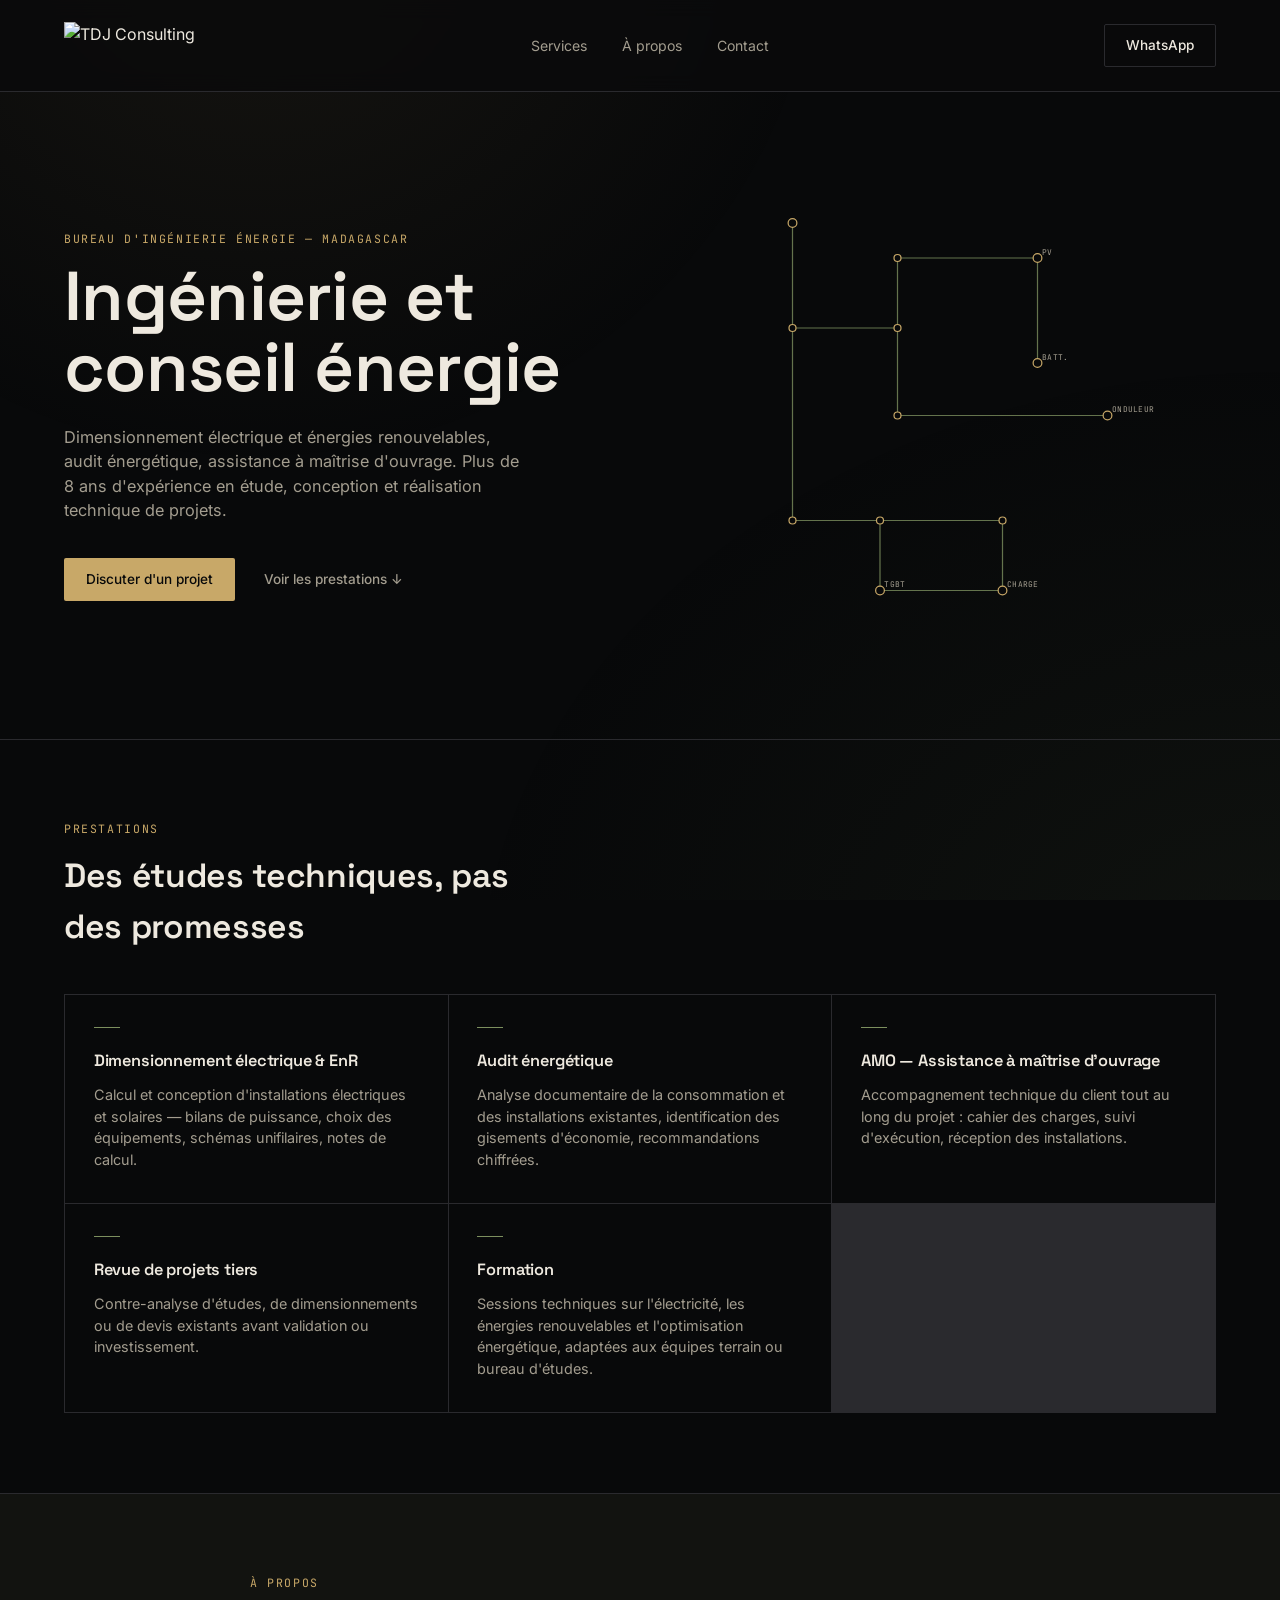
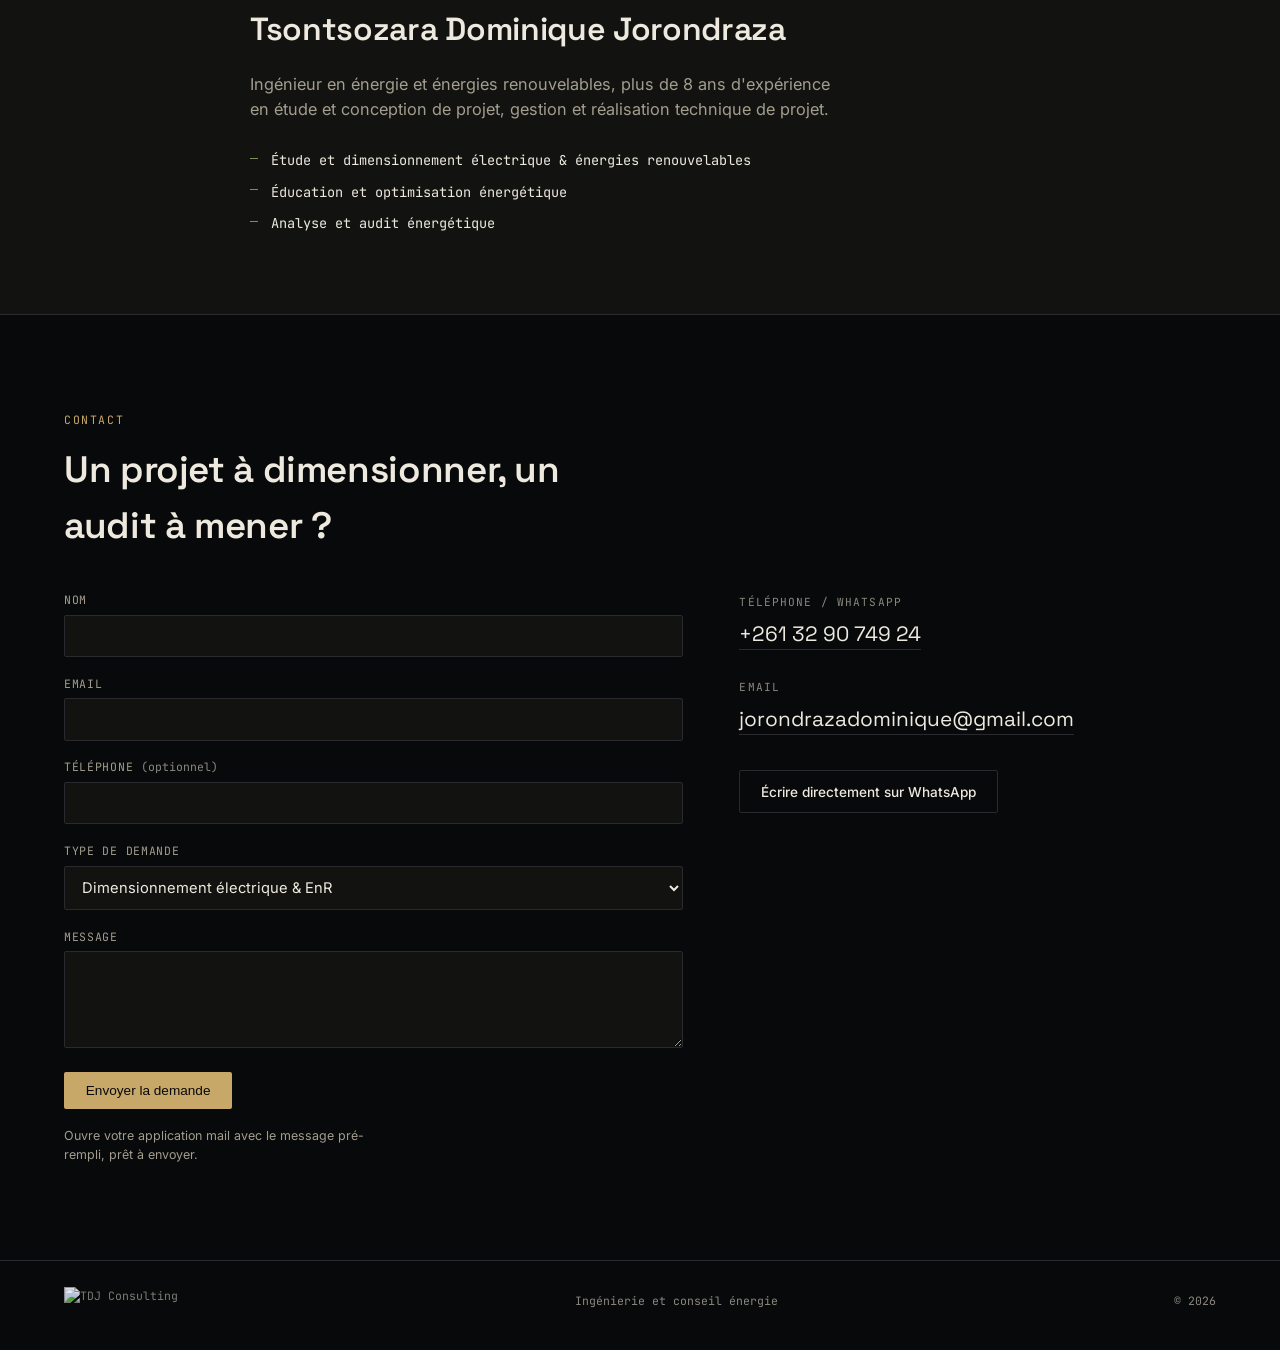
==== index.html @ 64972bfc "Add files via upload" ====
<!DOCTYPE html>
<html lang="fr">
<head>
<meta charset="UTF-8">
<meta name="viewport" content="width=device-width, initial-scale=1.0">
<title>TDJ Consulting — Ingénierie et conseil énergie</title>
<meta name="description" content="TDJ Consulting — dimensionnement électrique et énergies renouvelables, audit énergétique, AMO, revue de projets et formation. Madagascar.">
<meta property="og:title" content="TDJ Consulting — Ingénierie et conseil énergie">
<meta property="og:description" content="Dimensionnement électrique & EnR, audit énergétique, AMO, revue de projets, formation.">
<meta property="og:type" content="website">
<link rel="preconnect" href="https://fonts.googleapis.com">
<link rel="preconnect" href="https://fonts.gstatic.com" crossorigin>
<link href="https://fonts.googleapis.com/css2?family=Space+Grotesk:wght@400;500;600;700&family=Inter:wght@400;500;600&family=JetBrains+Mono:wght@400;500&display=swap" rel="stylesheet">
<link rel="stylesheet" href="styles.css">
<link rel="icon" type="image/png" href="assets/favicon.png">
</head>
<body>

<div class="grid-noise" aria-hidden="true"></div>

<header class="site-header">
  <a href="#top" class="brand">
    <img src="assets/logo.png" alt="TDJ Consulting" class="brand-logo">
  </a>
  <nav class="main-nav" aria-label="Navigation principale">
    <a href="#services">Services</a>
    <a href="#apropos">À propos</a>
    <a href="#contact">Contact</a>
  </nav>
  <a class="btn btn-ghost header-cta" href="https://wa.me/261329074924" target="_blank" rel="noopener">WhatsApp</a>
</header>

<main id="top">

  <section class="hero">
    <div class="hero-copy">
      <p class="eyebrow">Bureau d'ingénierie énergie — Madagascar</p>
      <h1>Ingénierie et<br>conseil énergie</h1>
      <p class="hero-lede">Dimensionnement électrique et énergies renouvelables, audit énergétique, assistance à maîtrise d'ouvrage. Plus de 8 ans d'expérience en étude, conception et réalisation technique de projets.</p>
      <div class="hero-actions">
        <a class="btn btn-primary" href="https://wa.me/261329074924" target="_blank" rel="noopener">Discuter d'un projet</a>
        <a class="btn btn-text" href="#services">Voir les prestations ↓</a>
      </div>
    </div>
    <div class="hero-diagram" aria-hidden="true">
      <svg viewBox="0 0 480 520" fill="none" xmlns="http://www.w3.org/2000/svg" id="schematic">
        <g class="sch-lines">
          <path d="M60 40 L60 160 L180 160" />
          <path d="M180 160 L180 80 L340 80" />
          <path d="M180 160 L180 260 L420 260" />
          <path d="M60 160 L60 380 L160 380" />
          <path d="M160 380 L160 460 L300 460" />
          <path d="M160 380 L300 380" />
          <path d="M300 380 L300 460" />
          <path d="M340 80 L340 200" />
        </g>
        <g class="sch-nodes">
          <circle cx="60" cy="40" r="5"/>
          <circle cx="60" cy="160" r="4"/>
          <circle cx="180" cy="160" r="4"/>
          <circle cx="180" cy="80" r="4"/>
          <circle cx="340" cy="80" r="5"/>
          <circle cx="180" cy="260" r="4"/>
          <circle cx="420" cy="260" r="5"/>
          <circle cx="60" cy="380" r="4"/>
          <circle cx="160" cy="380" r="4"/>
          <circle cx="300" cy="380" r="4"/>
          <circle cx="160" cy="460" r="5"/>
          <circle cx="300" cy="460" r="5"/>
          <circle cx="340" cy="200" r="5"/>
        </g>
        <g class="sch-labels">
          <text x="345" y="76">PV</text>
          <text x="425" y="256">ONDULEUR</text>
          <text x="165" y="456">TGBT</text>
          <text x="305" y="456">CHARGE</text>
          <text x="345" y="196">BATT.</text>
        </g>
      </svg>
    </div>
  </section>

  <section id="services" class="services">
    <p class="section-eyebrow">Prestations</p>
    <h2>Des études techniques, pas des promesses</h2>
    <div class="service-grid">

      <article class="service-card">
        <span class="service-mark" aria-hidden="true"></span>
        <h3>Dimensionnement électrique &amp; EnR</h3>
        <p>Calcul et conception d'installations électriques et solaires — bilans de puissance, choix des équipements, schémas unifilaires, notes de calcul.</p>
      </article>

      <article class="service-card">
        <span class="service-mark" aria-hidden="true"></span>
        <h3>Audit énergétique</h3>
        <p>Analyse documentaire de la consommation et des installations existantes, identification des gisements d'économie, recommandations chiffrées.</p>
      </article>

      <article class="service-card">
        <span class="service-mark" aria-hidden="true"></span>
        <h3>AMO — Assistance à maîtrise d'ouvrage</h3>
        <p>Accompagnement technique du client tout au long du projet : cahier des charges, suivi d'exécution, réception des installations.</p>
      </article>

      <article class="service-card">
        <span class="service-mark" aria-hidden="true"></span>
        <h3>Revue de projets tiers</h3>
        <p>Contre-analyse d'études, de dimensionnements ou de devis existants avant validation ou investissement.</p>
      </article>

      <article class="service-card">
        <span class="service-mark" aria-hidden="true"></span>
        <h3>Formation</h3>
        <p>Sessions techniques sur l'électricité, les énergies renouvelables et l'optimisation énergétique, adaptées aux équipes terrain ou bureau d'études.</p>
      </article>

    </div>
  </section>

  <section id="apropos" class="apropos">
    <div class="apropos-inner">
      <p class="section-eyebrow">À propos</p>
      <h2>Tsontsozara Dominique Jorondraza</h2>
      <p class="apropos-lede">Ingénieur en énergie et énergies renouvelables, plus de 8 ans d'expérience en étude et conception de projet, gestion et réalisation technique de projet.</p>
      <ul class="skills-list">
        <li>Étude et dimensionnement électrique &amp; énergies renouvelables</li>
        <li>Éducation et optimisation énergétique</li>
        <li>Analyse et audit énergétique</li>
      </ul>
    </div>
  </section>

  <section id="contact" class="contact">
    <p class="section-eyebrow">Contact</p>
    <h2>Un projet à dimensionner, un audit à mener ?</h2>

    <div class="contact-layout">

      <form class="contact-form" id="contact-form" novalidate>
        <div class="form-row">
          <label for="f-name">Nom</label>
          <input type="text" id="f-name" name="name" required>
        </div>
        <div class="form-row">
          <label for="f-email">Email</label>
          <input type="email" id="f-email" name="email" required>
        </div>
        <div class="form-row">
          <label for="f-phone">Téléphone <span class="opt">(optionnel)</span></label>
          <input type="tel" id="f-phone" name="phone">
        </div>
        <div class="form-row">
          <label for="f-subject">Type de demande</label>
          <select id="f-subject" name="subject">
            <option>Dimensionnement électrique &amp; EnR</option>
            <option>Audit énergétique</option>
            <option>AMO — Assistance à maîtrise d'ouvrage</option>
            <option>Revue de projet tiers</option>
            <option>Formation</option>
            <option>Autre demande</option>
          </select>
        </div>
        <div class="form-row">
          <label for="f-message">Message</label>
          <textarea id="f-message" name="message" rows="4" required></textarea>
        </div>
        <button type="submit" class="btn btn-primary">Envoyer la demande</button>
        <p class="form-note" id="form-note">Ouvre votre application mail avec le message pré-rempli, prêt à envoyer.</p>
      </form>

      <div class="contact-side">
        <div class="contact-block">
          <span class="contact-label">Téléphone / WhatsApp</span>
          <a href="https://wa.me/261329074924" target="_blank" rel="noopener">+261 32 90 749 24</a>
        </div>
        <div class="contact-block">
          <span class="contact-label">Email</span>
          <a href="mailto:jorondrazadominique@gmail.com">jorondrazadominique@gmail.com</a>
        </div>
        <a class="btn btn-ghost contact-cta" href="https://wa.me/261329074924" target="_blank" rel="noopener">Écrire directement sur WhatsApp</a>
      </div>

    </div>
  </section>

</main>

<footer class="site-footer">
  <img src="assets/logo.png" alt="TDJ Consulting" class="footer-logo">
  <span class="footer-tagline">Ingénierie et conseil énergie</span>
  <span class="footer-year">© <span id="year"></span></span>
</footer>

<script src="script.js"></script>
</body>
</html>
---- styles.css ----
/* ============================================
   TDJ Consulting — tokens
   ============================================ */
:root{
  --black-0: #08090a;
  --black-1: #121310;
  --black-2: #1b1b1e;
  --line: #2a2a2e;
  --gold: #c8a868;
  --gold-bright: #e8d39a;
  --green: #57693f;
  --green-light: #7c8f5e;
  --green-dark: #37432a;
  --paper: #eee9df;
  --paper-dim: #a39d8f;
  --mono: #8b877f;

  --f-display: 'Space Grotesk', sans-serif;
  --f-body: 'Inter', sans-serif;
  --f-mono: 'JetBrains Mono', monospace;
}

*{ box-sizing: border-box; }
html{ scroll-behavior: smooth; }

body{
  margin: 0;
  background: var(--black-0);
  color: var(--paper);
  font-family: var(--f-body);
  line-height: 1.5;
  -webkit-font-smoothing: antialiased;
}

a{ color: inherit; text-decoration: none; }

h1, h2, h3{
  font-family: var(--f-display);
  font-weight: 600;
  margin: 0;
  letter-spacing: -0.01em;
}

/* subtle grain / vignette so the black isn't flat */
.grid-noise{
  position: fixed;
  inset: 0;
  pointer-events: none;
  z-index: 0;
  background:
    radial-gradient(ellipse at 20% -10%, rgba(200,168,104,0.08), transparent 40%),
    radial-gradient(ellipse at 100% 110%, rgba(87,105,63,0.10), transparent 45%);
}

.section-eyebrow, .eyebrow{
  font-family: var(--f-mono);
  font-size: 0.72rem;
  letter-spacing: 0.14em;
  text-transform: uppercase;
  color: var(--gold);
  margin: 0 0 0.9rem;
}

/* ============================================
   Header
   ============================================ */
.site-header{
  position: sticky;
  top: 0;
  z-index: 10;
  display: flex;
  align-items: center;
  justify-content: space-between;
  padding: 1.4rem clamp(1.5rem, 5vw, 4rem);
  background: rgba(10,10,11,0.82);
  backdrop-filter: blur(10px);
  border-bottom: 1px solid var(--line);
}

.brand{
  display: flex;
  align-items: center;
}
.brand-logo{
  height: 46px;
  width: auto;
  display: block;
}

.main-nav{
  display: flex;
  gap: 2.2rem;
}
.main-nav a{
  font-size: 0.88rem;
  color: var(--paper-dim);
  transition: color 0.2s ease;
}
.main-nav a:hover{ color: var(--paper); }

.btn{
  display: inline-flex;
  align-items: center;
  justify-content: center;
  padding: 0.65rem 1.3rem;
  border-radius: 2px;
  font-size: 0.85rem;
  font-weight: 500;
  border: 1px solid transparent;
  transition: all 0.2s ease;
  cursor: pointer;
  white-space: normal;
  text-align: center;
}
.btn-primary{
  background: var(--gold);
  color: var(--black-0);
}
.btn-primary:hover{ background: var(--gold-bright); }
.btn-ghost{
  border-color: var(--line);
  color: var(--paper);
}
.btn-ghost:hover{ border-color: var(--gold); color: var(--gold); }
.btn-text{
  color: var(--paper-dim);
  padding: 0.65rem 0.4rem;
}
.btn-text:hover{ color: var(--gold); }

.header-cta{ white-space: nowrap; }

/* ============================================
   Hero
   ============================================ */
.hero{
  position: relative;
  z-index: 1;
  display: grid;
  grid-template-columns: 1.05fr 0.95fr;
  align-items: center;
  gap: 2rem;
  padding: clamp(3rem, 8vw, 6rem) clamp(1.5rem, 5vw, 4rem);
  max-width: 1320px;
  margin: 0 auto;
}

.hero h1{
  font-size: clamp(2.6rem, 5.4vw, 4.4rem);
  line-height: 1.02;
}

.hero-lede{
  max-width: 46ch;
  color: var(--paper-dim);
  font-size: 1.02rem;
  margin: 1.4rem 0 2.2rem;
}

.hero-actions{
  display: flex;
  align-items: center;
  gap: 1.4rem;
  flex-wrap: wrap;
}

.hero-diagram{
  display: flex;
  justify-content: center;
}
.hero-diagram svg{ width: 100%; max-width: 420px; height: auto; }

.sch-lines path{
  fill: none;
  stroke: var(--green-light);
  stroke-width: 1.4;
  opacity: 0.8;
  stroke-dasharray: 900;
  stroke-dashoffset: 900;
  animation: draw 2.6s ease forwards;
}
.sch-lines path:nth-child(2){ animation-delay: 0.15s; }
.sch-lines path:nth-child(3){ animation-delay: 0.3s; }
.sch-lines path:nth-child(4){ animation-delay: 0.45s; }
.sch-lines path:nth-child(5){ animation-delay: 0.6s; }
.sch-lines path:nth-child(6){ animation-delay: 0.7s; }
.sch-lines path:nth-child(7){ animation-delay: 0.8s; }
.sch-lines path:nth-child(8){ animation-delay: 0.5s; }

@keyframes draw{ to{ stroke-dashoffset: 0; } }

.sch-nodes circle{
  fill: var(--black-0);
  stroke: var(--gold);
  stroke-width: 1.4;
}
.sch-labels text{
  font-family: var(--f-mono);
  font-size: 9px;
  fill: var(--paper-dim);
  letter-spacing: 0.04em;
}

@media (prefers-reduced-motion: reduce){
  .sch-lines path{ animation: none; stroke-dashoffset: 0; }
}

/* ============================================
   Services
   ============================================ */
.services{
  position: relative;
  z-index: 1;
  padding: clamp(3rem, 8vw, 5rem) clamp(1.5rem, 5vw, 4rem);
  max-width: 1320px;
  margin: 0 auto;
  border-top: 1px solid var(--line);
}
.services h2{
  font-size: clamp(1.6rem, 3vw, 2.1rem);
  max-width: 22ch;
  margin-bottom: 2.6rem;
}

.service-grid{
  display: grid;
  grid-template-columns: repeat(3, 1fr);
  gap: 1px;
  background: var(--line);
  border: 1px solid var(--line);
}
.service-card{
  background: var(--black-0);
  padding: 2rem 1.8rem;
}
.service-mark{
  display: block;
  width: 26px;
  height: 1px;
  background: var(--green-light);
  margin-bottom: 1.3rem;
}
.service-card h3{
  font-size: 1.02rem;
  margin-bottom: 0.7rem;
}
.service-card p{
  color: var(--paper-dim);
  font-size: 0.9rem;
  margin: 0;
}

/* ============================================
   À propos
   ============================================ */
.apropos{
  position: relative;
  z-index: 1;
  padding: clamp(3rem, 8vw, 5rem) clamp(1.5rem, 5vw, 4rem);
  border-top: 1px solid var(--line);
  background: var(--black-1);
}
.apropos-inner{ max-width: 780px; margin: 0 auto; }
.apropos h2{ font-size: clamp(1.5rem, 3vw, 2rem); margin-bottom: 1.2rem; }
.apropos-lede{
  color: var(--paper-dim);
  font-size: 1.02rem;
  max-width: 60ch;
}
.skills-list{
  list-style: none;
  margin: 1.8rem 0 0;
  padding: 0;
  display: flex;
  flex-direction: column;
  gap: 0.7rem;
}
.skills-list li{
  font-family: var(--f-mono);
  font-size: 0.85rem;
  color: var(--paper);
  padding-left: 1.3rem;
  position: relative;
}
.skills-list li::before{
  content: '';
  position: absolute;
  left: 0;
  top: 0.55em;
  width: 8px;
  height: 1px;
  background: var(--green-light);
}

/* ============================================
   Contact
   ============================================ */
.contact{
  position: relative;
  z-index: 1;
  padding: clamp(3rem, 8vw, 6rem) clamp(1.5rem, 5vw, 4rem);
  border-top: 1px solid var(--line);
  max-width: 1320px;
  margin: 0 auto;
  text-align: left;
}
.contact h2{
  font-size: clamp(1.6rem, 3.4vw, 2.3rem);
  max-width: 24ch;
  margin-bottom: 2.4rem;
}
.contact-layout{
  display: grid;
  grid-template-columns: 1.3fr 1fr;
  gap: 3.5rem;
}
.contact-layout > *{ min-width: 0; }

.contact-form{
  display: flex;
  flex-direction: column;
  gap: 1.1rem;
}
.form-row{
  display: flex;
  flex-direction: column;
  gap: 0.4rem;
}
.form-row label{
  font-family: var(--f-mono);
  font-size: 0.72rem;
  letter-spacing: 0.06em;
  text-transform: uppercase;
  color: var(--paper-dim);
}
.form-row label .opt{
  text-transform: none;
  letter-spacing: 0;
  color: var(--mono);
}
.form-row input,
.form-row select,
.form-row textarea{
  background: var(--black-1);
  border: 1px solid var(--line);
  border-radius: 2px;
  padding: 0.7rem 0.8rem;
  color: var(--paper);
  font-family: var(--f-body);
  font-size: 0.92rem;
  outline: none;
  transition: border-color 0.2s ease;
}
.form-row input:focus,
.form-row select:focus,
.form-row textarea:focus{
  border-color: var(--gold);
}
.form-row textarea{ resize: vertical; }

.contact-form .btn{
  align-self: flex-start;
  margin-top: 0.4rem;
}
.form-note{
  font-size: 0.78rem;
  color: var(--paper-dim);
  margin: 0;
  max-width: 42ch;
}

.contact-side{
  display: flex;
  flex-direction: column;
  gap: 1.8rem;
  padding-top: 0.2rem;
}
.contact-side .contact-cta{ align-self: flex-start; margin-top: 0.4rem; max-width: 100%; }
.contact-label{
  display: block;
  font-family: var(--f-mono);
  font-size: 0.7rem;
  letter-spacing: 0.1em;
  text-transform: uppercase;
  color: var(--mono);
  margin-bottom: 0.5rem;
}
.contact-block a{
  font-family: var(--f-display);
  font-size: 1.3rem;
  border-bottom: 1px solid var(--line);
  padding-bottom: 2px;
  transition: border-color 0.2s ease, color 0.2s ease;
  word-break: break-word;
}
.contact-block a:hover{
  color: var(--gold);
  border-color: var(--gold);
}

/* ============================================
   Footer
   ============================================ */
.site-footer{
  position: relative;
  z-index: 1;
  display: flex;
  align-items: center;
  justify-content: space-between;
  flex-wrap: wrap;
  gap: 0.8rem;
  padding: 1.6rem clamp(1.5rem, 5vw, 4rem) 2.2rem;
  border-top: 1px solid var(--line);
  font-family: var(--f-mono);
  font-size: 0.72rem;
  color: var(--mono);
}
.footer-logo{
  height: 28px;
  width: auto;
  opacity: 0.9;
}

/* ============================================
   Responsive
   ============================================ */
@media (max-width: 900px){
  .main-nav{ display: none; }
  .hero{ grid-template-columns: 1fr; }
  .hero-diagram{ order: -1; }
  .service-grid{ grid-template-columns: 1fr; }
  .contact-layout{ grid-template-columns: 1fr; gap: 2.4rem; }
  .btn{ white-space: normal; text-align: center; }
  .contact-side .contact-cta{ max-width: 100%; }
  .contact-block a{ font-size: 1.05rem; word-break: break-all; }
}
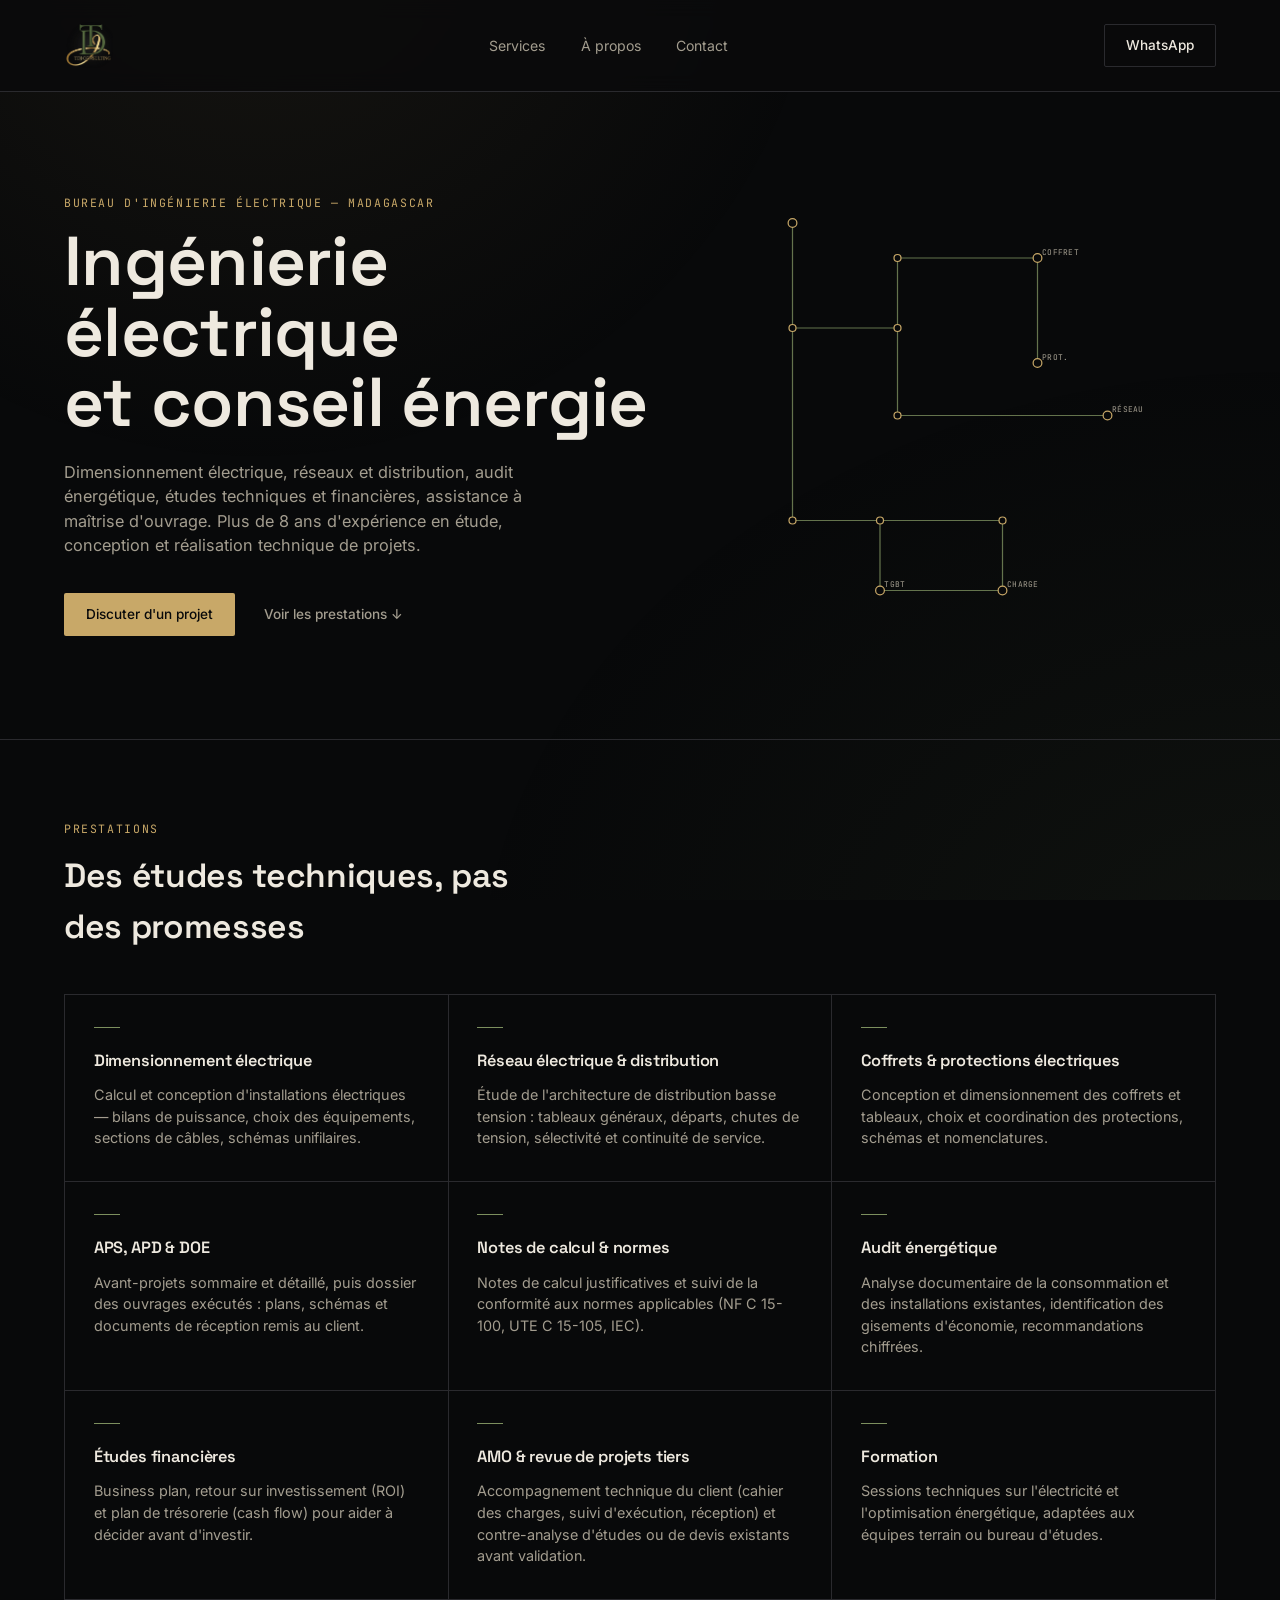
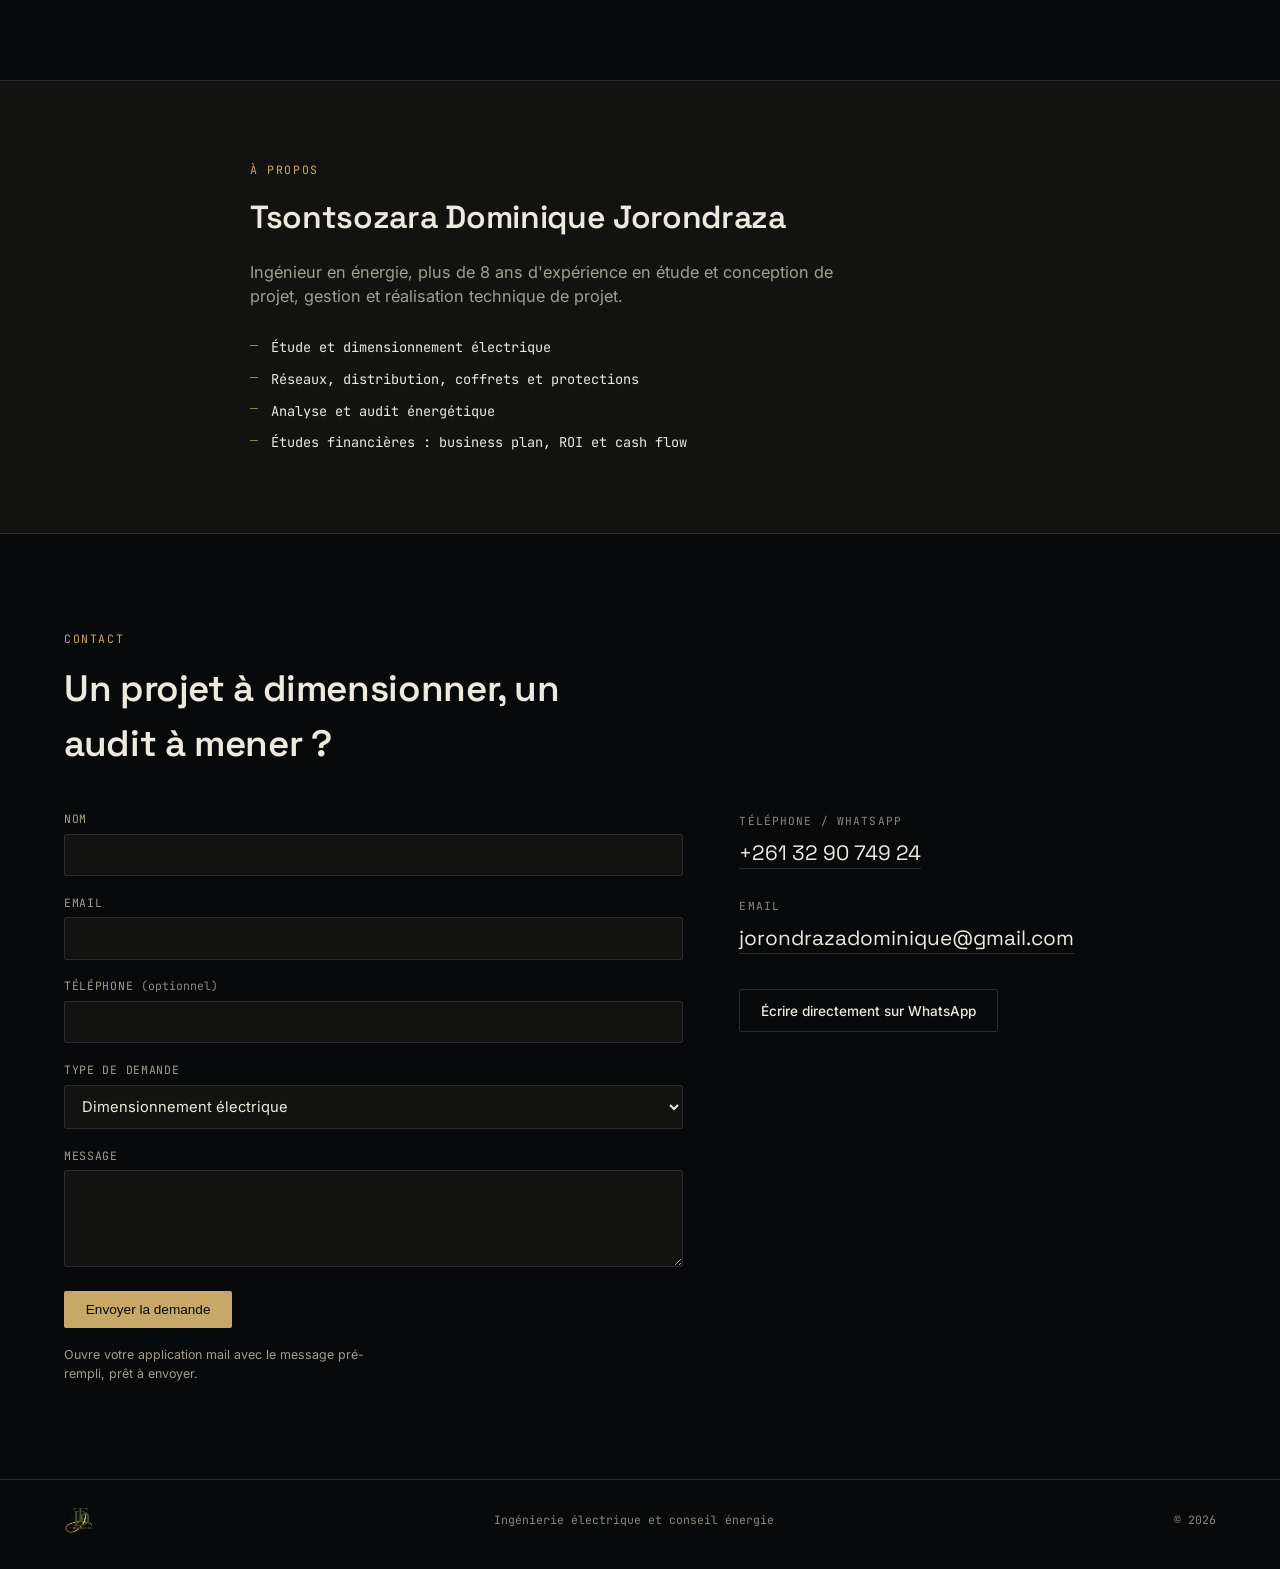
==== commit 23b4f30c: "Mise à jour du site : activités actuelles de TDJ Consulting, sans solaire ni énergies renouvelables " ====
--- a/index.html
+++ b/index.html
@@ -3,10 +3,10 @@
 <head>
 <meta charset="UTF-8">
 <meta name="viewport" content="width=device-width, initial-scale=1.0">
-<title>TDJ Consulting — Ingénierie et conseil énergie</title>
-<meta name="description" content="TDJ Consulting — dimensionnement électrique et énergies renouvelables, audit énergétique, AMO, revue de projets et formation. Madagascar.">
-<meta property="og:title" content="TDJ Consulting — Ingénierie et conseil énergie">
-<meta property="og:description" content="Dimensionnement électrique & EnR, audit énergétique, AMO, revue de projets, formation.">
+<title>TDJ Consulting — Ingénierie électrique et conseil énergie</title>
+<meta name="description" content="TDJ Consulting — dimensionnement électrique, réseaux et distribution, coffrets et protections, APS/APD, DOE, audit énergétique, études financières, AMO et formation. Madagascar.">
+<meta property="og:title" content="TDJ Consulting — Ingénierie électrique et conseil énergie">
+<meta property="og:description" content="Dimensionnement électrique, réseaux et distribution, audit énergétique, études financières, AMO, revue de projets, formation.">
 <meta property="og:type" content="website">
 <link rel="preconnect" href="https://fonts.googleapis.com">
 <link rel="preconnect" href="https://fonts.gstatic.com" crossorigin>
@@ -34,9 +34,9 @@
 
   <section class="hero">
     <div class="hero-copy">
-      <p class="eyebrow">Bureau d'ingénierie énergie — Madagascar</p>
-      <h1>Ingénierie et<br>conseil énergie</h1>
-      <p class="hero-lede">Dimensionnement électrique et énergies renouvelables, audit énergétique, assistance à maîtrise d'ouvrage. Plus de 8 ans d'expérience en étude, conception et réalisation technique de projets.</p>
+      <p class="eyebrow">Bureau d'ingénierie électrique — Madagascar</p>
+      <h1>Ingénierie électrique<br>et conseil énergie</h1>
+      <p class="hero-lede">Dimensionnement électrique, réseaux et distribution, audit énergétique, études techniques et financières, assistance à maîtrise d'ouvrage. Plus de 8 ans d'expérience en étude, conception et réalisation technique de projets.</p>
       <div class="hero-actions">
         <a class="btn btn-primary" href="https://wa.me/261329074924" target="_blank" rel="noopener">Discuter d'un projet</a>
         <a class="btn btn-text" href="#services">Voir les prestations ↓</a>
@@ -70,11 +70,11 @@
           <circle cx="340" cy="200" r="5"/>
         </g>
         <g class="sch-labels">
-          <text x="345" y="76">PV</text>
-          <text x="425" y="256">ONDULEUR</text>
+          <text x="345" y="76">COFFRET</text>
+          <text x="425" y="256">RÉSEAU</text>
           <text x="165" y="456">TGBT</text>
           <text x="305" y="456">CHARGE</text>
-          <text x="345" y="196">BATT.</text>
+          <text x="345" y="196">PROT.</text>
         </g>
       </svg>
     </div>
@@ -87,8 +87,32 @@
 
       <article class="service-card">
         <span class="service-mark" aria-hidden="true"></span>
-        <h3>Dimensionnement électrique &amp; EnR</h3>
-        <p>Calcul et conception d'installations électriques et solaires — bilans de puissance, choix des équipements, schémas unifilaires, notes de calcul.</p>
+        <h3>Dimensionnement électrique</h3>
+        <p>Calcul et conception d'installations électriques — bilans de puissance, choix des équipements, sections de câbles, schémas unifilaires.</p>
+      </article>
+
+      <article class="service-card">
+        <span class="service-mark" aria-hidden="true"></span>
+        <h3>Réseau électrique &amp; distribution</h3>
+        <p>Étude de l'architecture de distribution basse tension : tableaux généraux, départs, chutes de tension, sélectivité et continuité de service.</p>
+      </article>
+
+      <article class="service-card">
+        <span class="service-mark" aria-hidden="true"></span>
+        <h3>Coffrets &amp; protections électriques</h3>
+        <p>Conception et dimensionnement des coffrets et tableaux, choix et coordination des protections, schémas et nomenclatures.</p>
+      </article>
+
+      <article class="service-card">
+        <span class="service-mark" aria-hidden="true"></span>
+        <h3>APS, APD &amp; DOE</h3>
+        <p>Avant-projets sommaire et détaillé, puis dossier des ouvrages exécutés : plans, schémas et documents de réception remis au client.</p>
+      </article>
+
+      <article class="service-card">
+        <span class="service-mark" aria-hidden="true"></span>
+        <h3>Notes de calcul &amp; normes</h3>
+        <p>Notes de calcul justificatives et suivi de la conformité aux normes applicables (NF C 15-100, UTE C 15-105, IEC).</p>
       </article>
 
       <article class="service-card">
@@ -99,20 +123,20 @@
 
       <article class="service-card">
         <span class="service-mark" aria-hidden="true"></span>
-        <h3>AMO — Assistance à maîtrise d'ouvrage</h3>
-        <p>Accompagnement technique du client tout au long du projet : cahier des charges, suivi d'exécution, réception des installations.</p>
-      </article>
-
-      <article class="service-card">
-        <span class="service-mark" aria-hidden="true"></span>
-        <h3>Revue de projets tiers</h3>
-        <p>Contre-analyse d'études, de dimensionnements ou de devis existants avant validation ou investissement.</p>
+        <h3>Études financières</h3>
+        <p>Business plan, retour sur investissement (ROI) et plan de trésorerie (cash flow) pour aider à décider avant d'investir.</p>
+      </article>
+
+      <article class="service-card">
+        <span class="service-mark" aria-hidden="true"></span>
+        <h3>AMO &amp; revue de projets tiers</h3>
+        <p>Accompagnement technique du client (cahier des charges, suivi d'exécution, réception) et contre-analyse d'études ou de devis existants avant validation.</p>
       </article>
 
       <article class="service-card">
         <span class="service-mark" aria-hidden="true"></span>
         <h3>Formation</h3>
-        <p>Sessions techniques sur l'électricité, les énergies renouvelables et l'optimisation énergétique, adaptées aux équipes terrain ou bureau d'études.</p>
+        <p>Sessions techniques sur l'électricité et l'optimisation énergétique, adaptées aux équipes terrain ou bureau d'études.</p>
       </article>
 
     </div>
@@ -122,11 +146,12 @@
     <div class="apropos-inner">
       <p class="section-eyebrow">À propos</p>
       <h2>Tsontsozara Dominique Jorondraza</h2>
-      <p class="apropos-lede">Ingénieur en énergie et énergies renouvelables, plus de 8 ans d'expérience en étude et conception de projet, gestion et réalisation technique de projet.</p>
+      <p class="apropos-lede">Ingénieur en énergie, plus de 8 ans d'expérience en étude et conception de projet, gestion et réalisation technique de projet.</p>
       <ul class="skills-list">
-        <li>Étude et dimensionnement électrique &amp; énergies renouvelables</li>
-        <li>Éducation et optimisation énergétique</li>
+        <li>Étude et dimensionnement électrique</li>
+        <li>Réseaux, distribution, coffrets et protections</li>
         <li>Analyse et audit énergétique</li>
+        <li>Études financières : business plan, ROI et cash flow</li>
       </ul>
     </div>
   </section>
@@ -153,8 +178,13 @@
         <div class="form-row">
           <label for="f-subject">Type de demande</label>
           <select id="f-subject" name="subject">
-            <option>Dimensionnement électrique &amp; EnR</option>
+            <option>Dimensionnement électrique</option>
+            <option>Réseau électrique &amp; distribution</option>
+            <option>Coffrets &amp; protections</option>
+            <option>APS / APD / DOE</option>
+            <option>Notes de calcul &amp; normes</option>
             <option>Audit énergétique</option>
+            <option>Étude financière (business plan, ROI, cash flow)</option>
             <option>AMO — Assistance à maîtrise d'ouvrage</option>
             <option>Revue de projet tiers</option>
             <option>Formation</option>
@@ -188,7 +218,7 @@
 
 <footer class="site-footer">
   <img src="assets/logo.png" alt="TDJ Consulting" class="footer-logo">
-  <span class="footer-tagline">Ingénierie et conseil énergie</span>
+  <span class="footer-tagline">Ingénierie électrique et conseil énergie</span>
   <span class="footer-year">© <span id="year"></span></span>
 </footer>
 
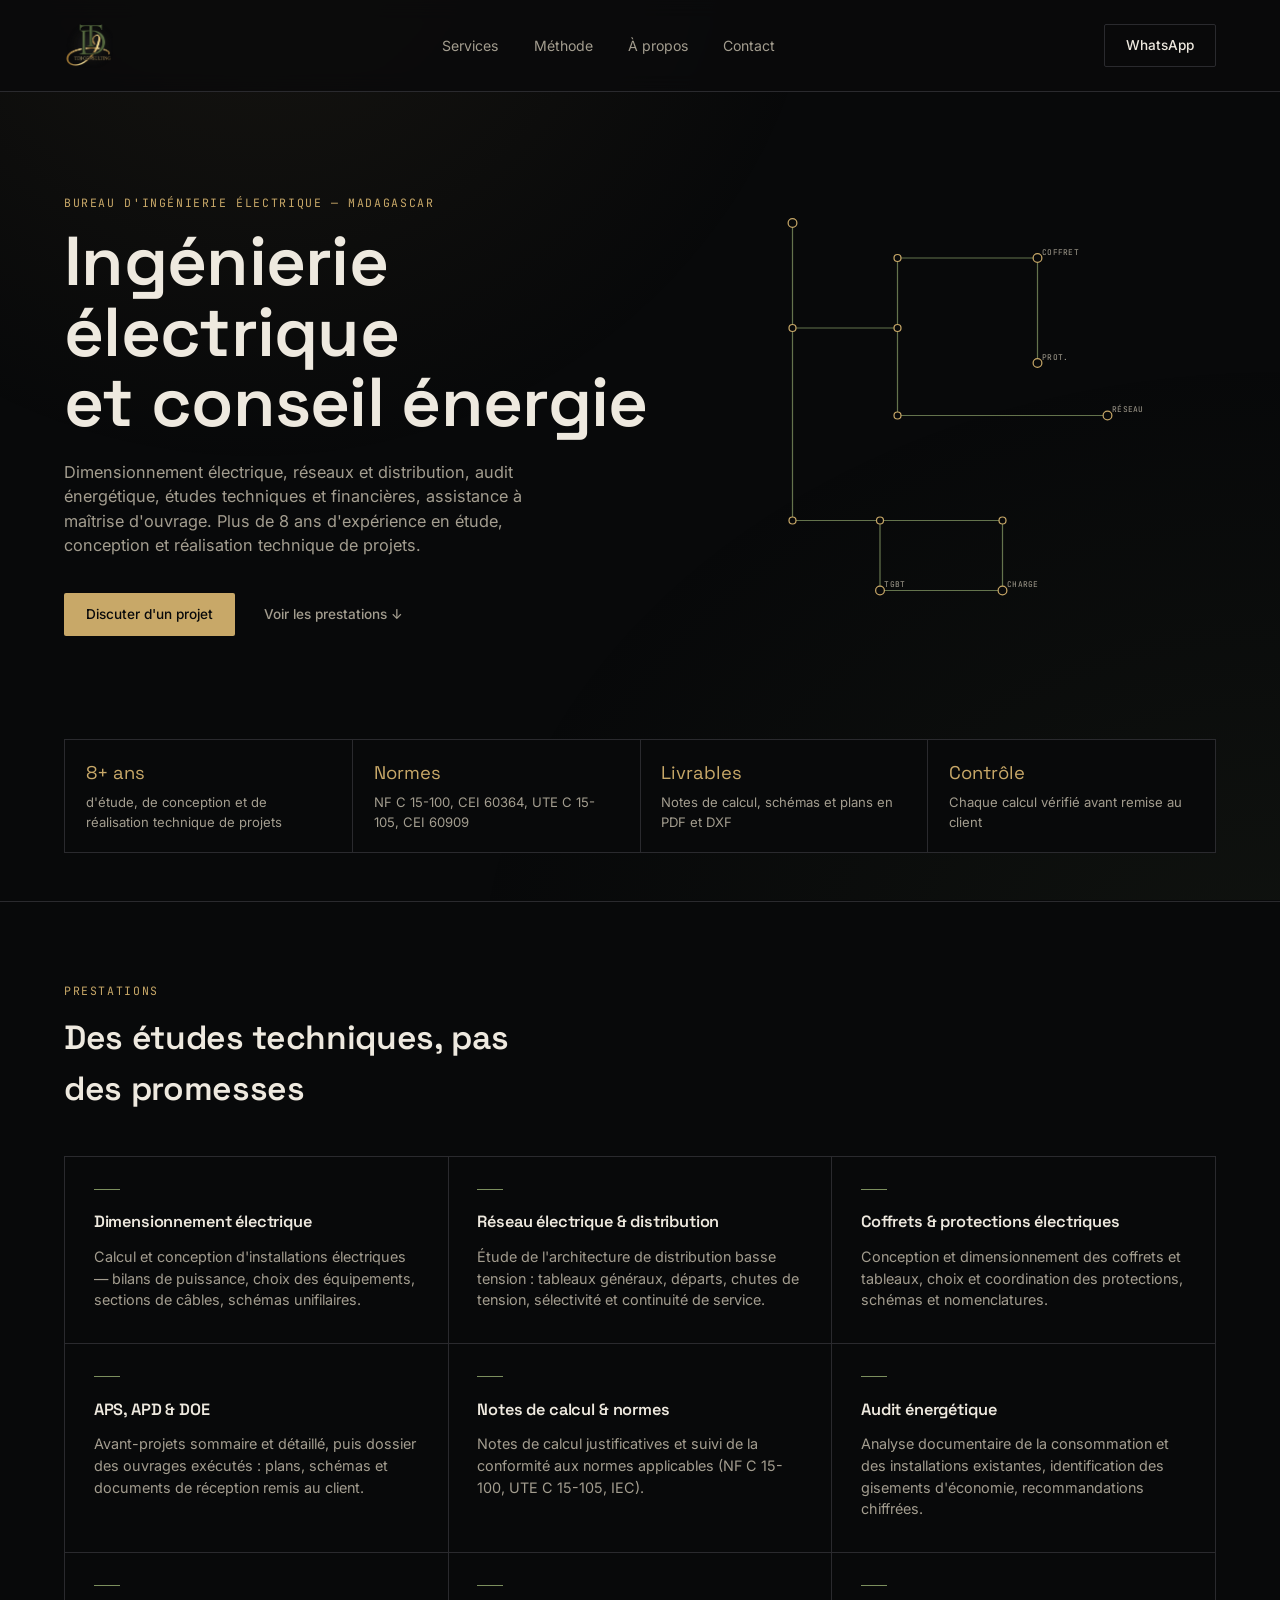
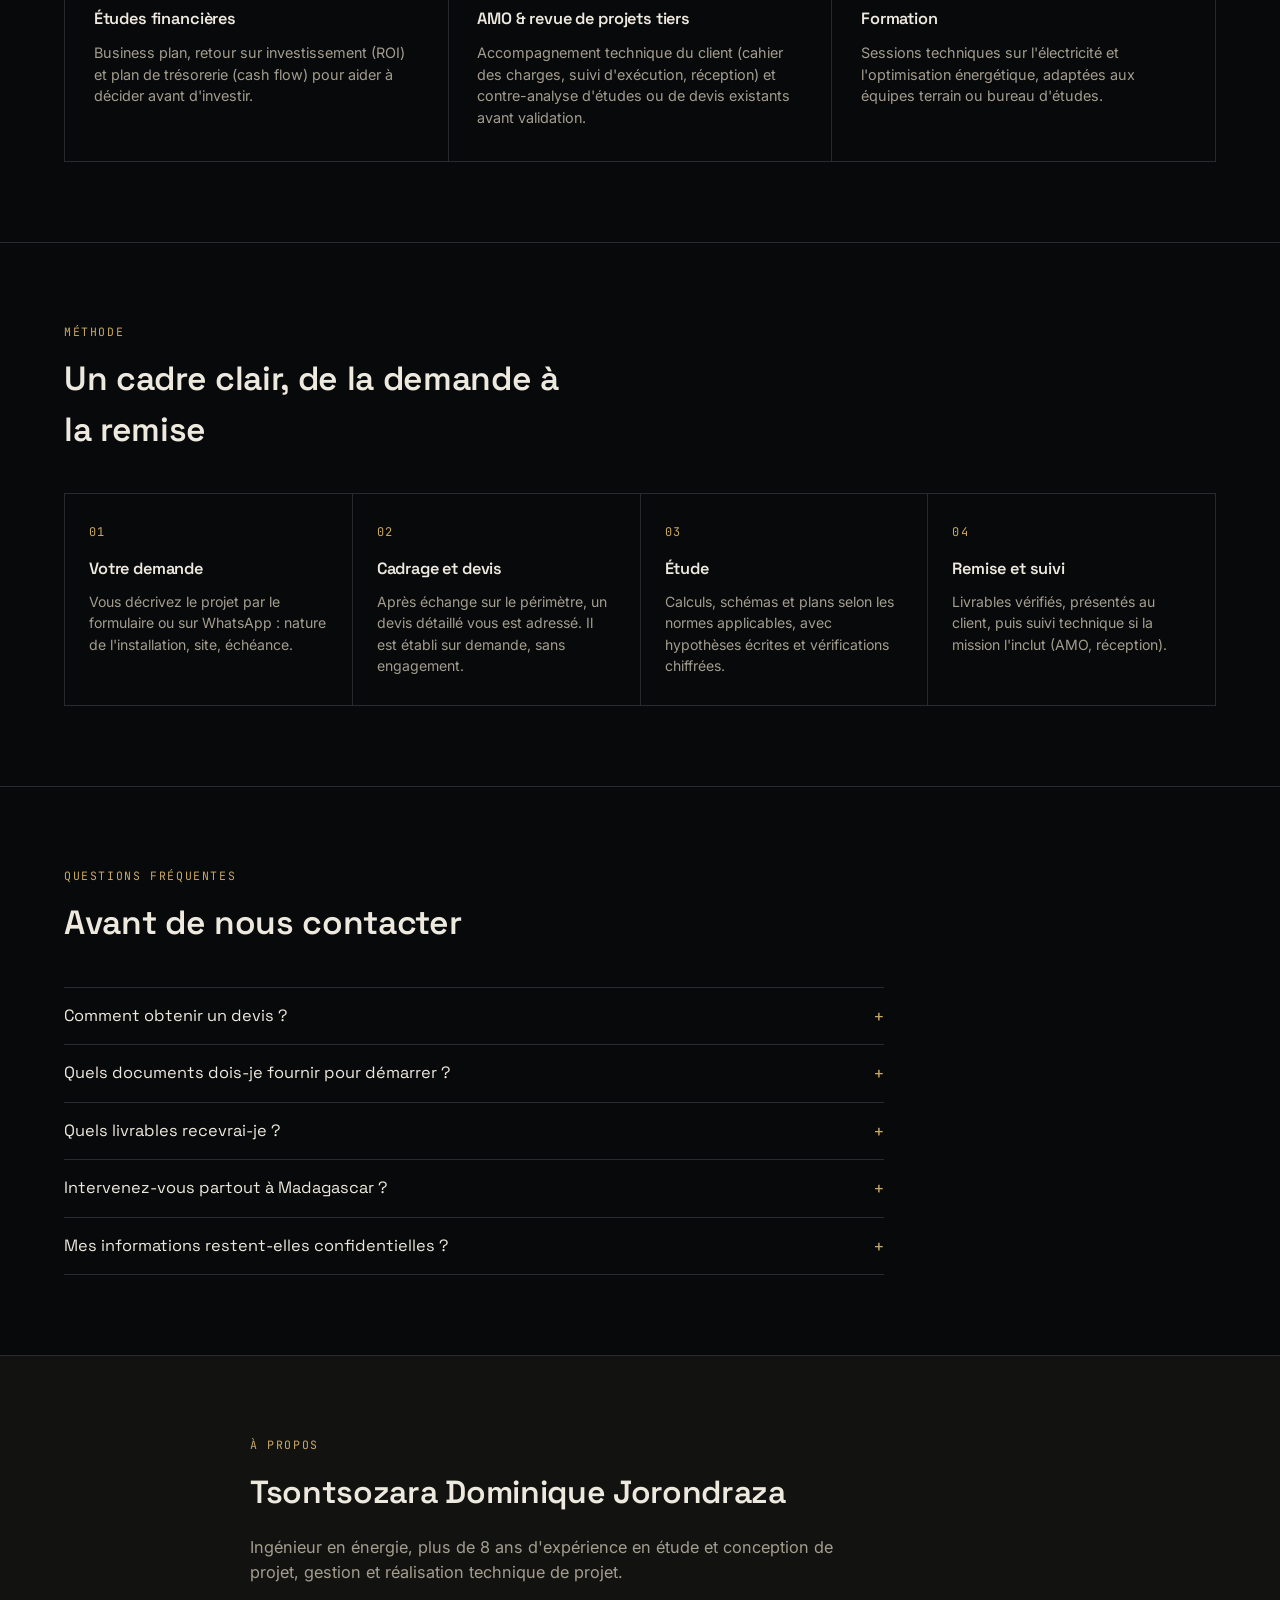
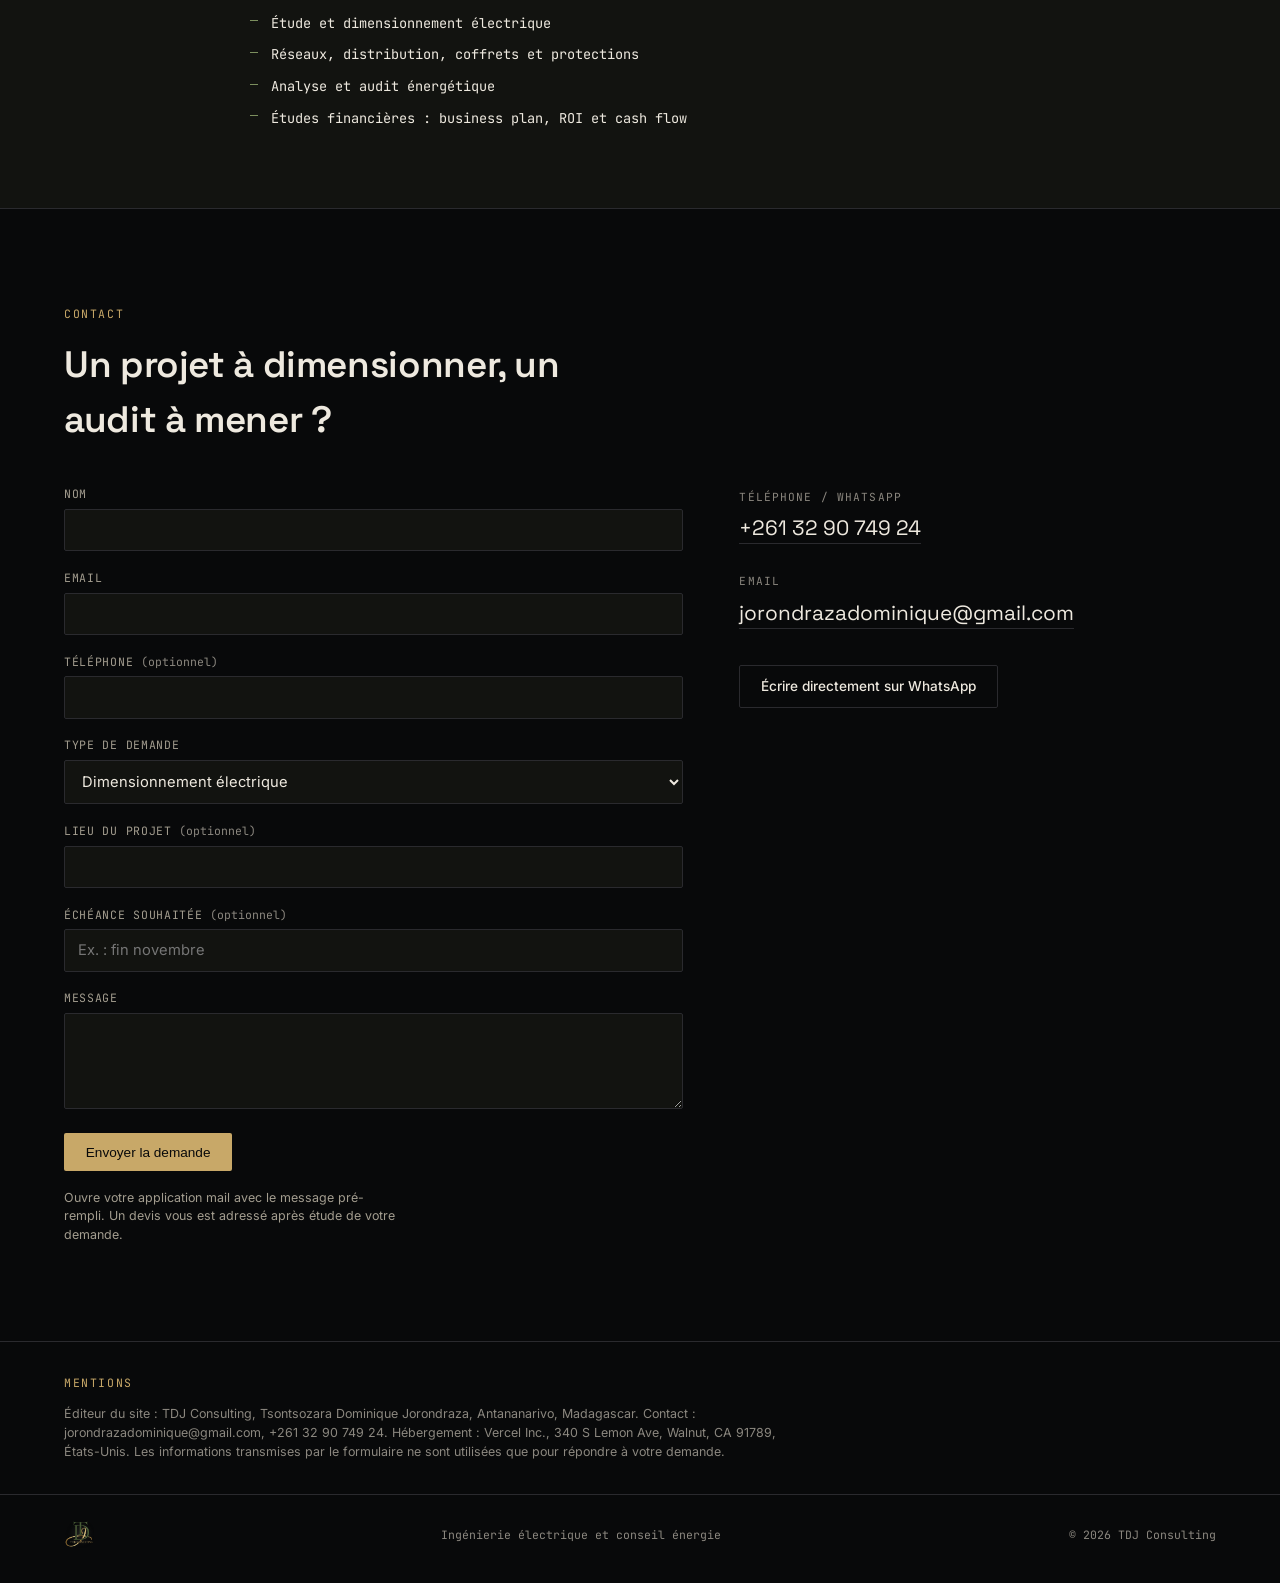
==== commit 4ced0c1a: "Site : méthode, FAQ, repères, champs de formulaire, mentions ; aucun tarif affiché (devis sur demand" ====
--- a/index.html
+++ b/index.html
@@ -8,6 +8,69 @@
 <meta property="og:title" content="TDJ Consulting — Ingénierie électrique et conseil énergie">
 <meta property="og:description" content="Dimensionnement électrique, réseaux et distribution, audit énergétique, études financières, AMO, revue de projets, formation.">
 <meta property="og:type" content="website">
+<meta property="og:site_name" content="TDJ Consulting">
+<meta property="og:locale" content="fr_FR">
+<meta property="og:url" content="https://tdj-consulting-site.vercel.app/">
+<meta property="og:image" content="https://tdj-consulting-site.vercel.app/assets/og-image.png">
+<meta property="og:image:width" content="1200">
+<meta property="og:image:height" content="630">
+<meta property="og:image:alt" content="TDJ Consulting — logo">
+<meta name="twitter:card" content="summary_large_image">
+<meta name="twitter:title" content="TDJ Consulting — Ingénierie électrique et conseil énergie">
+<meta name="twitter:description" content="Dimensionnement électrique, réseaux et distribution, audit énergétique, études financières, AMO, formation. Madagascar.">
+<meta name="twitter:image" content="https://tdj-consulting-site.vercel.app/assets/og-image.png">
+<meta name="robots" content="index, follow, max-image-preview:large">
+<meta name="author" content="Tsontsozara Dominique Jorondraza">
+<meta name="geo.region" content="MG">
+<meta name="geo.placename" content="Madagascar">
+<link rel="canonical" href="https://tdj-consulting-site.vercel.app/">
+<script type="application/ld+json">
+{
+  "@context": "https://schema.org",
+  "@type": "ProfessionalService",
+  "name": "TDJ Consulting",
+  "alternateName": "TD Consulting",
+  "description": "Bureau d'ingénierie électrique à Madagascar : dimensionnement électrique, réseaux et distribution, coffrets et protections, APS/APD, DOE, notes de calcul, audit énergétique, études financières, AMO et formation.",
+  "url": "https://tdj-consulting-site.vercel.app/",
+  "logo": "https://tdj-consulting-site.vercel.app/assets/logo.png",
+  "image": "https://tdj-consulting-site.vercel.app/assets/og-image.png",
+  "email": "jorondrazadominique@gmail.com",
+  "telephone": "+261329074924",
+  "areaServed": { "@type": "Country", "name": "Madagascar" },
+  "address": { "@type": "PostalAddress", "addressLocality": "Antananarivo", "addressCountry": "MG" },
+  "founder": {
+    "@type": "Person",
+    "name": "Tsontsozara Dominique Jorondraza",
+    "jobTitle": "Ingénieur en énergie"
+  },
+  "knowsAbout": [
+    "Dimensionnement électrique",
+    "Réseaux électriques et distribution",
+    "Coffrets et protections électriques",
+    "Audit énergétique",
+    "Études financières, ROI et cash flow",
+    "Assistance à maîtrise d'ouvrage"
+  ],
+  "contactPoint": {
+    "@type": "ContactPoint",
+    "contactType": "customer service",
+    "telephone": "+261329074924",
+    "email": "jorondrazadominique@gmail.com",
+    "availableLanguage": ["French"]
+  }
+}
+</script>
+<script type="application/ld+json">
+{
+  "@context": "https://schema.org",
+  "@type": "FAQPage",
+  "mainEntity": [
+    {"@type":"Question","name":"Comment obtenir un devis ?","acceptedAnswer":{"@type":"Answer","text":"Envoyez votre demande par le formulaire ou sur WhatsApp. Le devis est établi après échange sur le périmètre de la mission, puis transmis par e-mail."}},
+    {"@type":"Question","name":"Quels livrables recevrai-je ?","acceptedAnswer":{"@type":"Answer","text":"Notes de calcul justificatives, schémas unifilaires et multifilaires, plans d'aménagement de tableaux, nomenclatures et rapport de synthèse, en PDF et DXF."}},
+    {"@type":"Question","name":"Intervenez-vous partout à Madagascar ?","acceptedAnswer":{"@type":"Answer","text":"Les études se mènent à distance depuis Antananarivo ; les déplacements sur site sont prévus au cas par cas."}}
+  ]
+}
+</script>
 <link rel="preconnect" href="https://fonts.googleapis.com">
 <link rel="preconnect" href="https://fonts.gstatic.com" crossorigin>
 <link href="https://fonts.googleapis.com/css2?family=Space+Grotesk:wght@400;500;600;700&family=Inter:wght@400;500;600&family=JetBrains+Mono:wght@400;500&display=swap" rel="stylesheet">
@@ -24,6 +87,7 @@
   </a>
   <nav class="main-nav" aria-label="Navigation principale">
     <a href="#services">Services</a>
+    <a href="#methode">Méthode</a>
     <a href="#apropos">À propos</a>
     <a href="#contact">Contact</a>
   </nav>
@@ -80,6 +144,15 @@
     </div>
   </section>
 
+  <section class="trust" aria-label="Repères">
+    <ul class="trust-list">
+      <li><span class="trust-k">8+ ans</span><span class="trust-v">d'étude, de conception et de réalisation technique de projets</span></li>
+      <li><span class="trust-k">Normes</span><span class="trust-v">NF C 15-100, CEI 60364, UTE C 15-105, CEI 60909</span></li>
+      <li><span class="trust-k">Livrables</span><span class="trust-v">Notes de calcul, schémas et plans en PDF et DXF</span></li>
+      <li><span class="trust-k">Contrôle</span><span class="trust-v">Chaque calcul vérifié avant remise au client</span></li>
+    </ul>
+  </section>
+
   <section id="services" class="services">
     <p class="section-eyebrow">Prestations</p>
     <h2>Des études techniques, pas des promesses</h2>
@@ -139,6 +212,44 @@
         <p>Sessions techniques sur l'électricité et l'optimisation énergétique, adaptées aux équipes terrain ou bureau d'études.</p>
       </article>
 
+    </div>
+  </section>
+
+  <section id="methode" class="methode">
+    <p class="section-eyebrow">Méthode</p>
+    <h2>Un cadre clair, de la demande à la remise</h2>
+    <ol class="steps">
+      <li><span class="step-n">01</span><h3>Votre demande</h3><p>Vous décrivez le projet par le formulaire ou sur WhatsApp : nature de l'installation, site, échéance.</p></li>
+      <li><span class="step-n">02</span><h3>Cadrage et devis</h3><p>Après échange sur le périmètre, un devis détaillé vous est adressé. Il est établi sur demande, sans engagement.</p></li>
+      <li><span class="step-n">03</span><h3>Étude</h3><p>Calculs, schémas et plans selon les normes applicables, avec hypothèses écrites et vérifications chiffrées.</p></li>
+      <li><span class="step-n">04</span><h3>Remise et suivi</h3><p>Livrables vérifiés, présentés au client, puis suivi technique si la mission l'inclut (AMO, réception).</p></li>
+    </ol>
+  </section>
+
+  <section id="faq" class="faq">
+    <p class="section-eyebrow">Questions fréquentes</p>
+    <h2>Avant de nous contacter</h2>
+    <div class="faq-list">
+      <details>
+        <summary>Comment obtenir un devis ?</summary>
+        <p>Envoyez votre demande par le formulaire ou sur WhatsApp. Le devis est établi après échange sur le périmètre de la mission, puis vous est transmis par e-mail.</p>
+      </details>
+      <details>
+        <summary>Quels documents dois-je fournir pour démarrer ?</summary>
+        <p>Selon la mission : plans existants, schéma actuel, puissances installées ou prévues, factures d'électricité, devis à analyser. Un premier échange permet de lister l'essentiel.</p>
+      </details>
+      <details>
+        <summary>Quels livrables recevrai-je ?</summary>
+        <p>Notes de calcul justificatives, schémas unifilaires et multifilaires, plans d'aménagement de tableaux, nomenclatures et rapport de synthèse. Les plans sont remis en PDF et en DXF.</p>
+      </details>
+      <details>
+        <summary>Intervenez-vous partout à Madagascar ?</summary>
+        <p>Les études se mènent à distance depuis Antananarivo. Les déplacements sur site sont prévus au cas par cas, selon la mission.</p>
+      </details>
+      <details>
+        <summary>Mes informations restent-elles confidentielles ?</summary>
+        <p>Oui. Les documents et données transmis ne servent qu'à la mission et ne sont communiqués à aucun tiers sans votre accord.</p>
+      </details>
     </div>
   </section>
 
@@ -192,11 +303,19 @@
           </select>
         </div>
         <div class="form-row">
+          <label for="f-lieu">Lieu du projet <span class="opt">(optionnel)</span></label>
+          <input type="text" id="f-lieu" name="lieu">
+        </div>
+        <div class="form-row">
+          <label for="f-delai">Échéance souhaitée <span class="opt">(optionnel)</span></label>
+          <input type="text" id="f-delai" name="delai" placeholder="Ex. : fin novembre">
+        </div>
+        <div class="form-row">
           <label for="f-message">Message</label>
           <textarea id="f-message" name="message" rows="4" required></textarea>
         </div>
         <button type="submit" class="btn btn-primary">Envoyer la demande</button>
-        <p class="form-note" id="form-note">Ouvre votre application mail avec le message pré-rempli, prêt à envoyer.</p>
+        <p class="form-note" id="form-note">Ouvre votre application mail avec le message pré-rempli. Un devis vous est adressé après étude de votre demande.</p>
       </form>
 
       <div class="contact-side">
@@ -216,10 +335,15 @@
 
 </main>
 
+<section id="mentions" class="mentions">
+  <p class="section-eyebrow">Mentions</p>
+  <p>Éditeur du site : TDJ Consulting, Tsontsozara Dominique Jorondraza, Antananarivo, Madagascar. Contact : jorondrazadominique@gmail.com, +261 32 90 749 24. Hébergement : Vercel Inc., 340 S Lemon Ave, Walnut, CA 91789, États-Unis. Les informations transmises par le formulaire ne sont utilisées que pour répondre à votre demande.</p>
+</section>
+
 <footer class="site-footer">
   <img src="assets/logo.png" alt="TDJ Consulting" class="footer-logo">
   <span class="footer-tagline">Ingénierie électrique et conseil énergie</span>
-  <span class="footer-year">© <span id="year"></span></span>
+  <span class="footer-year">© <span id="year"></span> TDJ Consulting</span>
 </footer>
 
 <script src="script.js"></script>
--- a/styles.css
+++ b/styles.css
@@ -251,6 +251,35 @@
 }
 
 /* ============================================
+   Repères, méthode, FAQ, mentions
+   ============================================ */
+.trust{ position:relative; z-index:1; max-width:1320px; margin:0 auto; padding:0 clamp(1.5rem,5vw,4rem) clamp(2rem,5vw,3rem); }
+.trust-list{ list-style:none; margin:0; padding:0; display:grid; grid-template-columns:repeat(4,1fr); gap:1px; background:var(--line); border:1px solid var(--line); }
+.trust-list li{ background:var(--black-0); padding:1.2rem 1.3rem; display:flex; flex-direction:column; gap:0.4rem; }
+.trust-k{ font-family:var(--f-display); font-size:1.15rem; color:var(--gold); }
+.trust-v{ font-size:0.82rem; color:var(--paper-dim); }
+
+.methode, .faq{ position:relative; z-index:1; padding:clamp(3rem,8vw,5rem) clamp(1.5rem,5vw,4rem); max-width:1320px; margin:0 auto; border-top:1px solid var(--line); }
+.methode h2, .faq h2{ font-size:clamp(1.6rem,3vw,2.1rem); max-width:24ch; margin-bottom:2.4rem; }
+.steps{ list-style:none; margin:0; padding:0; display:grid; grid-template-columns:repeat(4,1fr); gap:1px; background:var(--line); border:1px solid var(--line); }
+.steps li{ background:var(--black-0); padding:1.8rem 1.5rem; }
+.step-n{ display:block; font-family:var(--f-mono); font-size:0.75rem; letter-spacing:0.12em; color:var(--gold); margin-bottom:1rem; }
+.steps h3{ font-size:1.02rem; margin-bottom:0.6rem; }
+.steps p{ margin:0; font-size:0.88rem; color:var(--paper-dim); }
+
+.faq-list{ max-width:820px; border-top:1px solid var(--line); }
+.faq-list details{ border-bottom:1px solid var(--line); padding:1rem 0; }
+.faq-list summary{ cursor:pointer; font-family:var(--f-display); font-size:1.02rem; list-style:none; display:flex; justify-content:space-between; gap:1rem; }
+.faq-list summary::-webkit-details-marker{ display:none; }
+.faq-list summary::after{ content:'+'; color:var(--gold); font-family:var(--f-mono); }
+.faq-list details[open] summary::after{ content:'–'; }
+.faq-list summary:focus-visible{ outline:2px solid var(--gold); outline-offset:4px; }
+.faq-list details p{ margin:0.8rem 0 0; color:var(--paper-dim); font-size:0.92rem; max-width:62ch; }
+
+.mentions{ position:relative; z-index:1; max-width:1320px; margin:0 auto; padding:2rem clamp(1.5rem,5vw,4rem); border-top:1px solid var(--line); }
+.mentions p:not(.section-eyebrow){ margin:0; font-size:0.78rem; color:var(--mono); max-width:90ch; }
+
+/* ============================================
    À propos
    ============================================ */
 .apropos{
@@ -429,8 +458,13 @@
   .hero{ grid-template-columns: 1fr; }
   .hero-diagram{ order: -1; }
   .service-grid{ grid-template-columns: 1fr; }
+  .trust-list, .steps{ grid-template-columns: 1fr 1fr; }
   .contact-layout{ grid-template-columns: 1fr; gap: 2.4rem; }
   .btn{ white-space: normal; text-align: center; }
   .contact-side .contact-cta{ max-width: 100%; }
   .contact-block a{ font-size: 1.05rem; word-break: break-all; }
 }
+
+@media (max-width: 520px){
+  .trust-list, .steps{ grid-template-columns: 1fr; }
+}
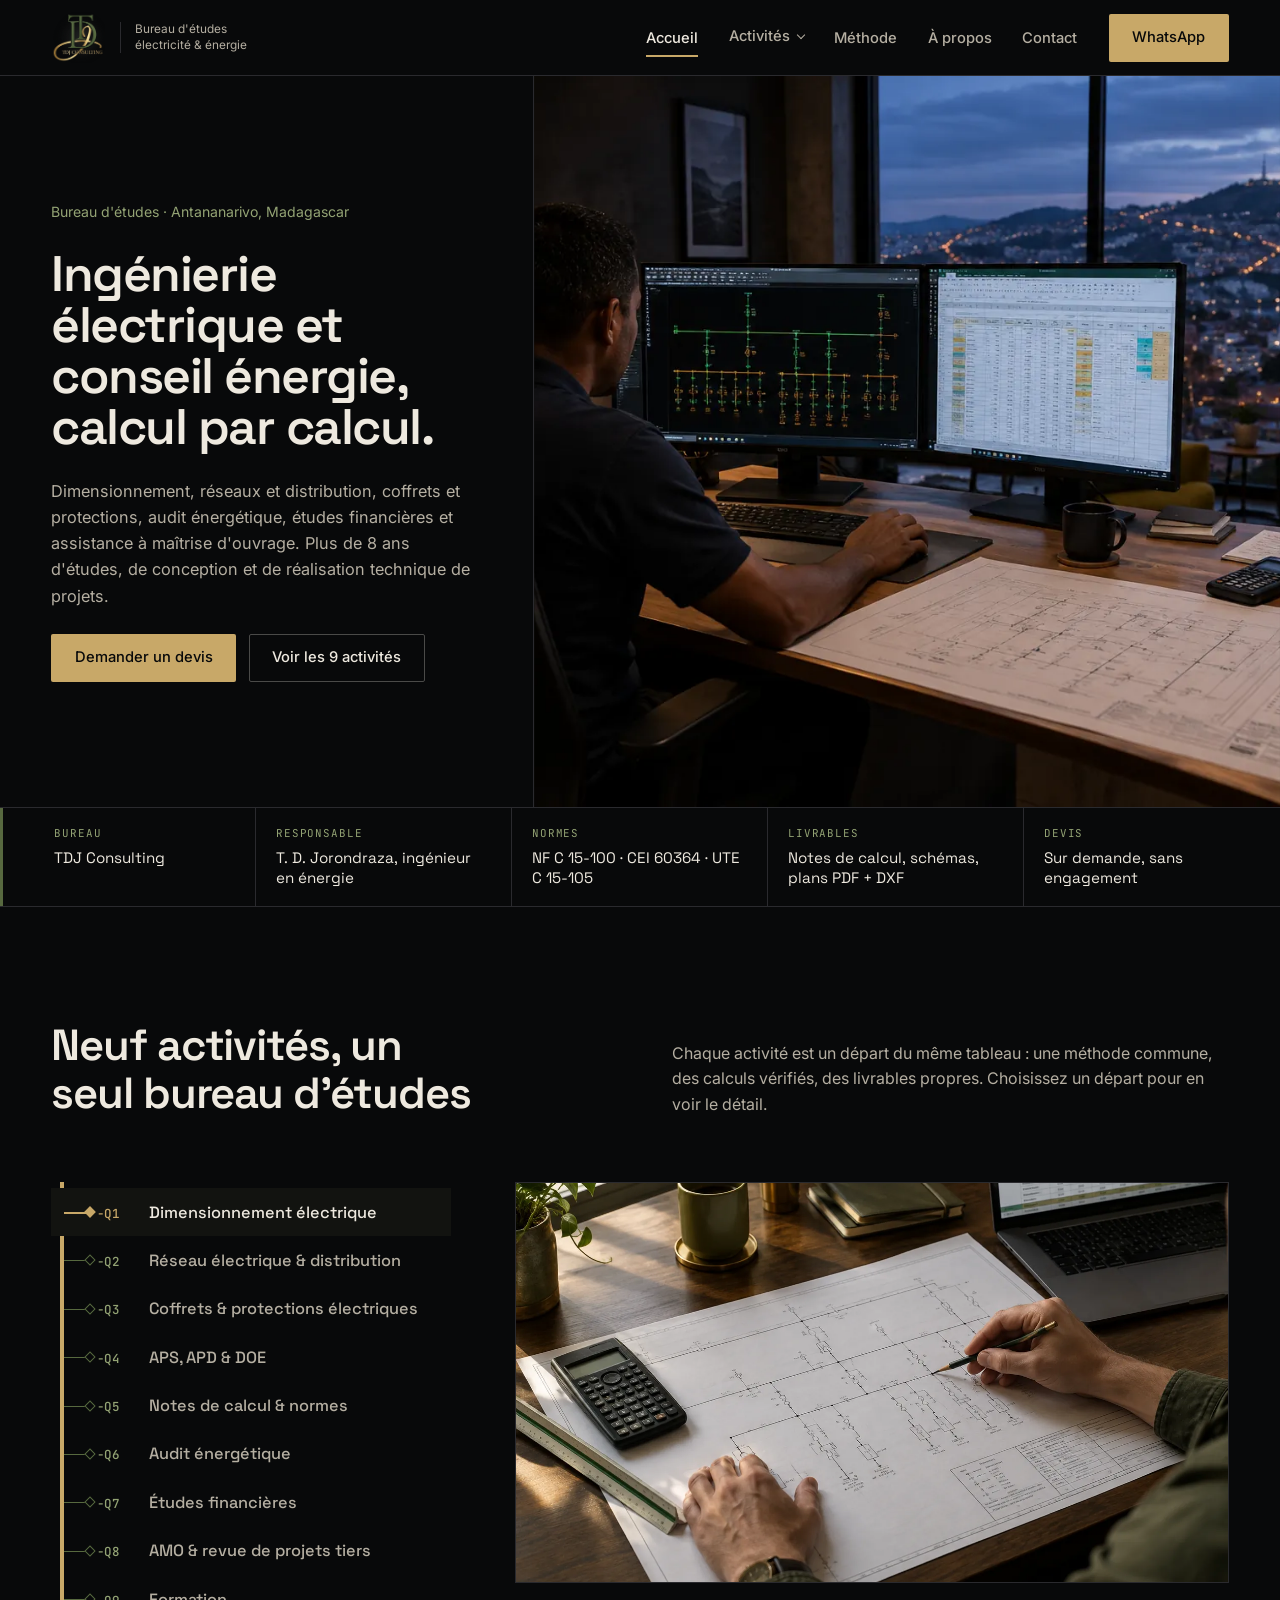
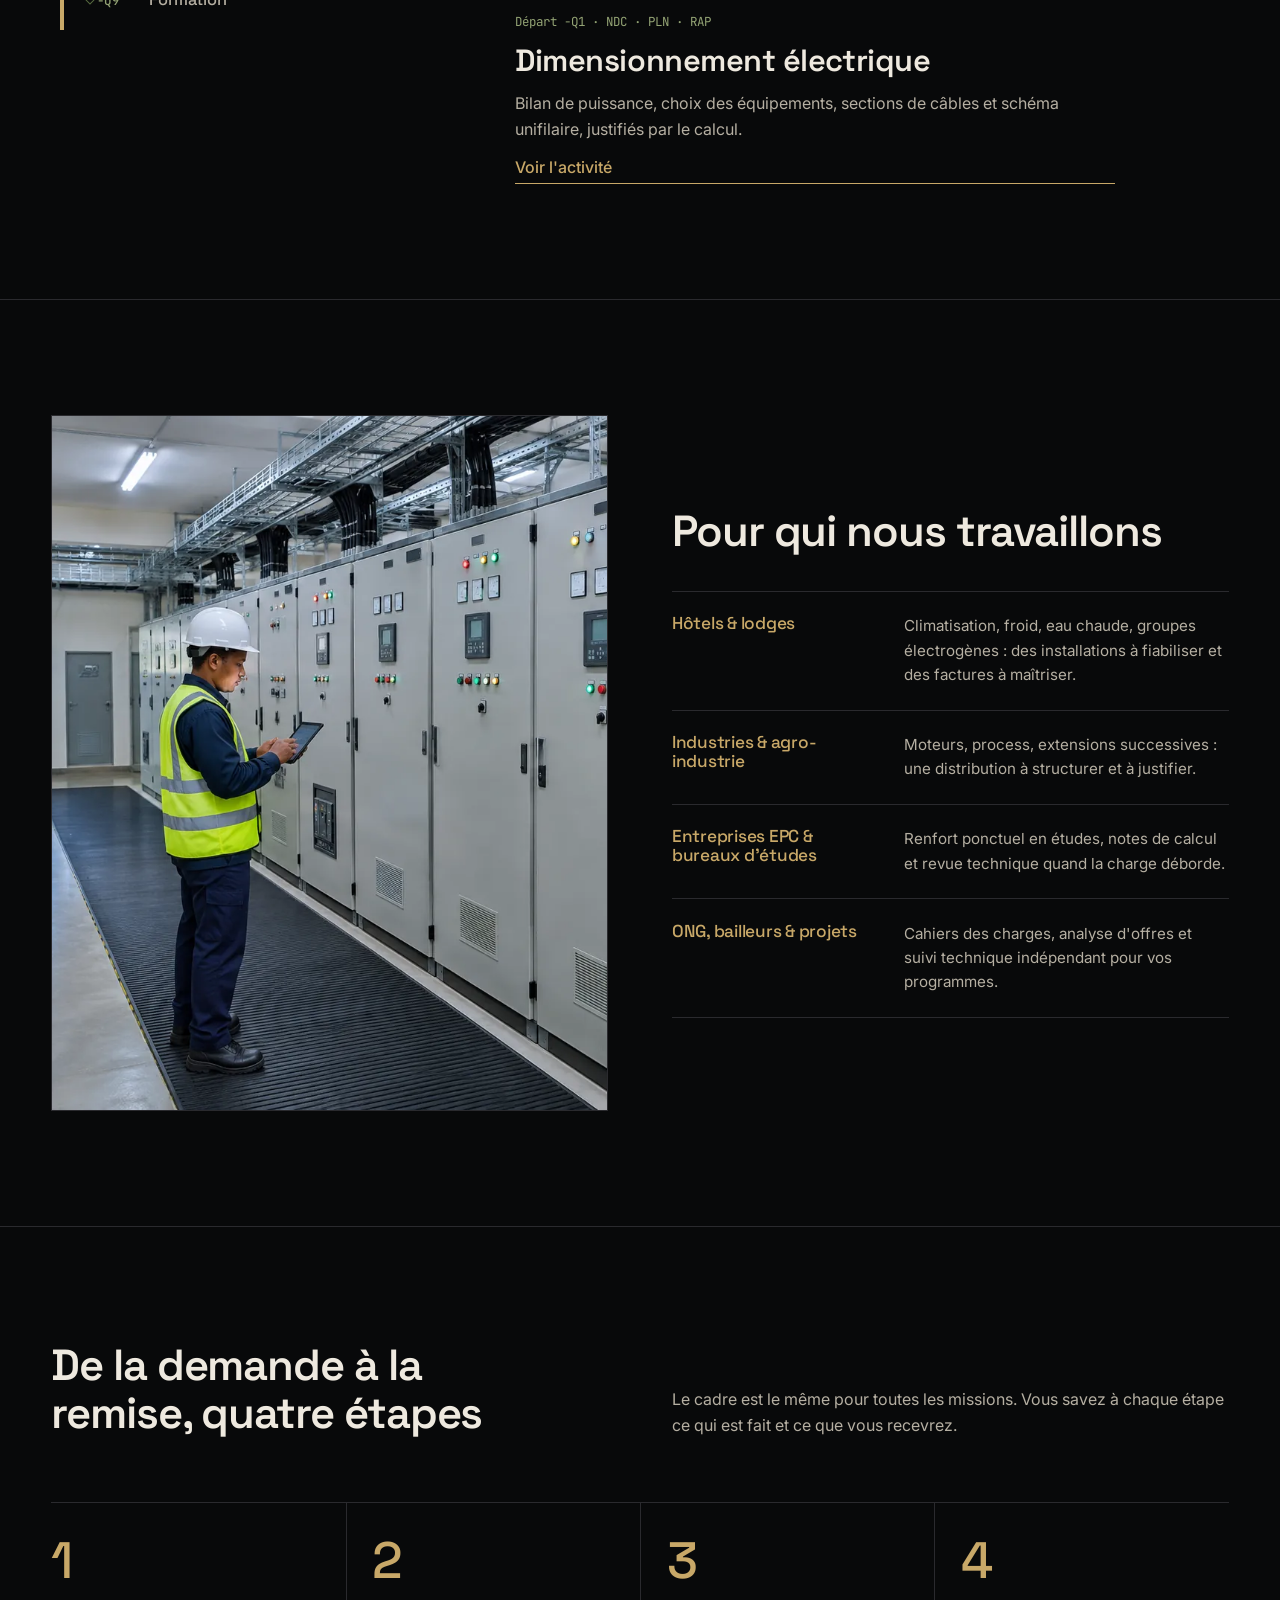
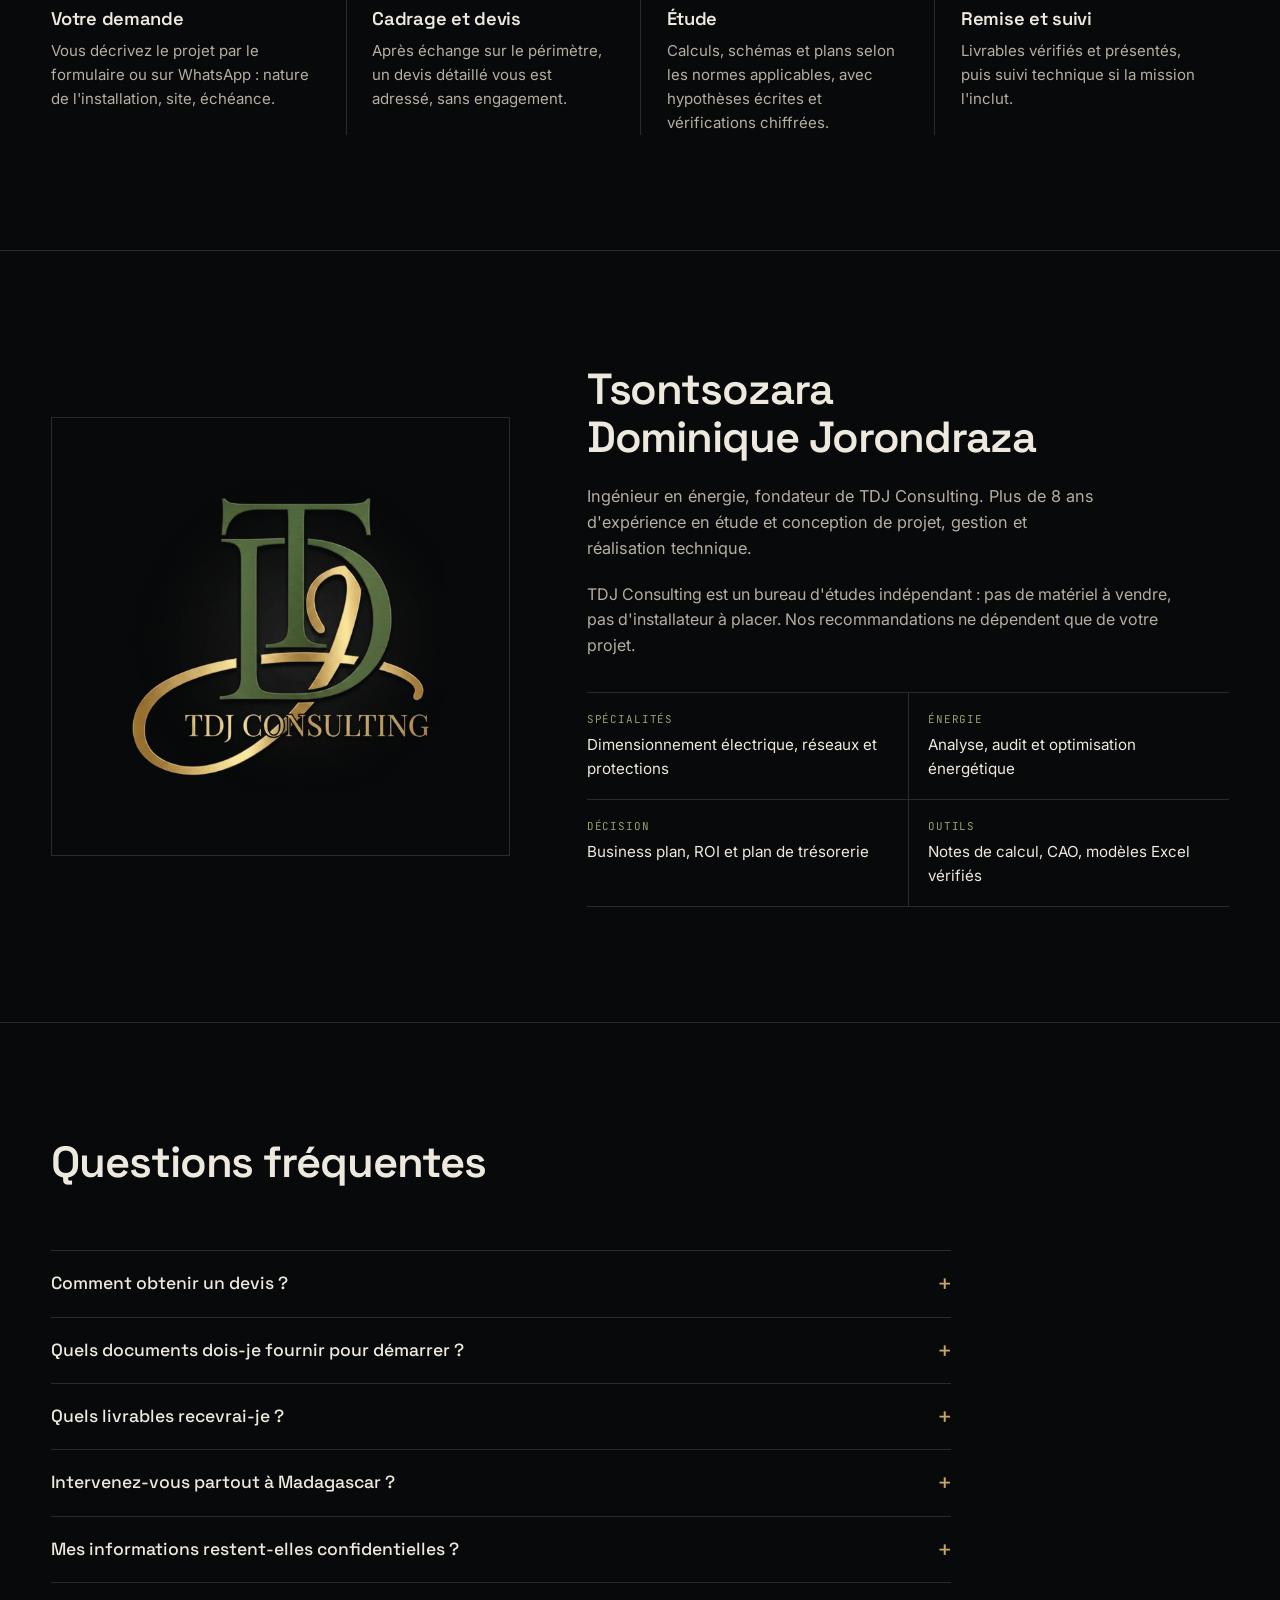
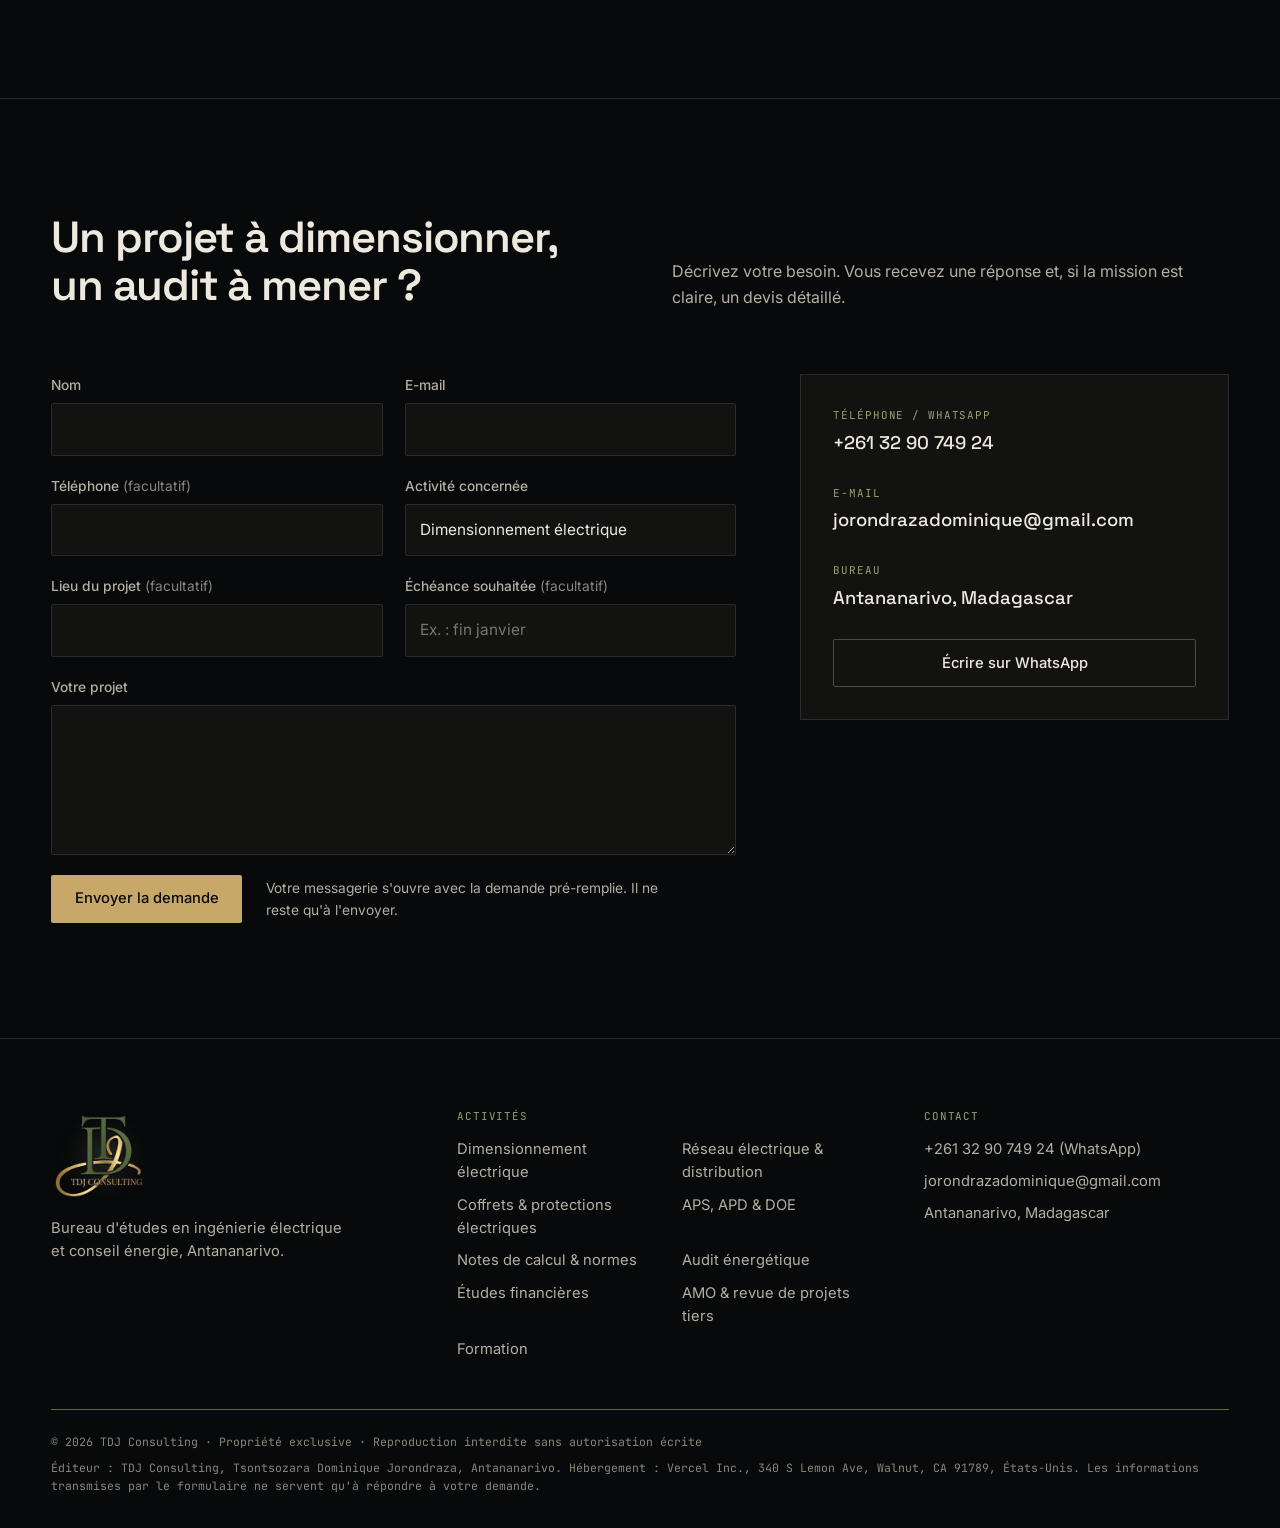
==== commit 2a9981fe: "Refonte du site : photos réalistes, page par activité, nouveau design - Héros avec photo du bureau d" ====
--- a/index.html
+++ b/index.html
@@ -3,349 +3,342 @@
 <head>
 <meta charset="UTF-8">
 <meta name="viewport" content="width=device-width, initial-scale=1.0">
-<title>TDJ Consulting — Ingénierie électrique et conseil énergie</title>
-<meta name="description" content="TDJ Consulting — dimensionnement électrique, réseaux et distribution, coffrets et protections, APS/APD, DOE, audit énergétique, études financières, AMO et formation. Madagascar.">
-<meta property="og:title" content="TDJ Consulting — Ingénierie électrique et conseil énergie">
-<meta property="og:description" content="Dimensionnement électrique, réseaux et distribution, audit énergétique, études financières, AMO, revue de projets, formation.">
+<title>TDJ Consulting · Bureau d&#x27;études en ingénierie électrique et énergie, Madagascar</title>
+<meta name="description" content="Bureau d&#x27;études à Antananarivo : dimensionnement électrique, réseaux et distribution, coffrets et protections, APS/APD/DOE, notes de calcul, audit énergétique, études financières, AMO et formation.">
+<meta property="og:title" content="TDJ Consulting · Bureau d&#x27;études en ingénierie électrique et énergie, Madagascar">
+<meta property="og:description" content="Bureau d&#x27;études à Antananarivo : dimensionnement électrique, réseaux et distribution, coffrets et protections, APS/APD/DOE, notes de calcul, audit énergétique, études financières, AMO et formation.">
 <meta property="og:type" content="website">
 <meta property="og:site_name" content="TDJ Consulting">
 <meta property="og:locale" content="fr_FR">
 <meta property="og:url" content="https://tdj-consulting-site.vercel.app/">
-<meta property="og:image" content="https://tdj-consulting-site.vercel.app/assets/og-image.png">
-<meta property="og:image:width" content="1200">
-<meta property="og:image:height" content="630">
-<meta property="og:image:alt" content="TDJ Consulting — logo">
+<meta property="og:image" content="https://tdj-consulting-site.vercel.app/assets/img/hero.jpg">
 <meta name="twitter:card" content="summary_large_image">
-<meta name="twitter:title" content="TDJ Consulting — Ingénierie électrique et conseil énergie">
-<meta name="twitter:description" content="Dimensionnement électrique, réseaux et distribution, audit énergétique, études financières, AMO, formation. Madagascar.">
-<meta name="twitter:image" content="https://tdj-consulting-site.vercel.app/assets/og-image.png">
+<meta name="twitter:title" content="TDJ Consulting · Bureau d&#x27;études en ingénierie électrique et énergie, Madagascar">
+<meta name="twitter:description" content="Bureau d&#x27;études à Antananarivo : dimensionnement électrique, réseaux et distribution, coffrets et protections, APS/APD/DOE, notes de calcul, audit énergétique, études financières, AMO et formation.">
+<meta name="twitter:image" content="https://tdj-consulting-site.vercel.app/assets/img/hero.jpg">
 <meta name="robots" content="index, follow, max-image-preview:large">
 <meta name="author" content="Tsontsozara Dominique Jorondraza">
 <meta name="geo.region" content="MG">
-<meta name="geo.placename" content="Madagascar">
+<meta name="theme-color" content="#08090A">
 <link rel="canonical" href="https://tdj-consulting-site.vercel.app/">
-<script type="application/ld+json">
-{
-  "@context": "https://schema.org",
-  "@type": "ProfessionalService",
-  "name": "TDJ Consulting",
-  "alternateName": "TD Consulting",
-  "description": "Bureau d'ingénierie électrique à Madagascar : dimensionnement électrique, réseaux et distribution, coffrets et protections, APS/APD, DOE, notes de calcul, audit énergétique, études financières, AMO et formation.",
-  "url": "https://tdj-consulting-site.vercel.app/",
-  "logo": "https://tdj-consulting-site.vercel.app/assets/logo.png",
-  "image": "https://tdj-consulting-site.vercel.app/assets/og-image.png",
-  "email": "jorondrazadominique@gmail.com",
-  "telephone": "+261329074924",
-  "areaServed": { "@type": "Country", "name": "Madagascar" },
-  "address": { "@type": "PostalAddress", "addressLocality": "Antananarivo", "addressCountry": "MG" },
-  "founder": {
-    "@type": "Person",
-    "name": "Tsontsozara Dominique Jorondraza",
-    "jobTitle": "Ingénieur en énergie"
-  },
-  "knowsAbout": [
-    "Dimensionnement électrique",
-    "Réseaux électriques et distribution",
-    "Coffrets et protections électriques",
-    "Audit énergétique",
-    "Études financières, ROI et cash flow",
-    "Assistance à maîtrise d'ouvrage"
-  ],
-  "contactPoint": {
-    "@type": "ContactPoint",
-    "contactType": "customer service",
-    "telephone": "+261329074924",
-    "email": "jorondrazadominique@gmail.com",
-    "availableLanguage": ["French"]
-  }
-}
-</script>
-<script type="application/ld+json">
-{
-  "@context": "https://schema.org",
-  "@type": "FAQPage",
-  "mainEntity": [
-    {"@type":"Question","name":"Comment obtenir un devis ?","acceptedAnswer":{"@type":"Answer","text":"Envoyez votre demande par le formulaire ou sur WhatsApp. Le devis est établi après échange sur le périmètre de la mission, puis transmis par e-mail."}},
-    {"@type":"Question","name":"Quels livrables recevrai-je ?","acceptedAnswer":{"@type":"Answer","text":"Notes de calcul justificatives, schémas unifilaires et multifilaires, plans d'aménagement de tableaux, nomenclatures et rapport de synthèse, en PDF et DXF."}},
-    {"@type":"Question","name":"Intervenez-vous partout à Madagascar ?","acceptedAnswer":{"@type":"Answer","text":"Les études se mènent à distance depuis Antananarivo ; les déplacements sur site sont prévus au cas par cas."}}
-  ]
-}
-</script>
+<script type="application/ld+json">{"@context": "https://schema.org", "@type": "ProfessionalService", "name": "TDJ Consulting", "description": "Bureau d'études en ingénierie électrique à Madagascar : dimensionnement électrique, réseaux et distribution, coffrets et protections, APS/APD/DOE, notes de calcul, audit énergétique, études financières, AMO et formation.", "url": "https://tdj-consulting-site.vercel.app/", "logo": "https://tdj-consulting-site.vercel.app/assets/logo.png", "image": "https://tdj-consulting-site.vercel.app/assets/img/hero.jpg", "email": "jorondrazadominique@gmail.com", "telephone": "+261329074924", "areaServed": {"@type": "Country", "name": "Madagascar"}, "address": {"@type": "PostalAddress", "addressLocality": "Antananarivo", "addressCountry": "MG"}, "founder": {"@type": "Person", "name": "Tsontsozara Dominique Jorondraza", "jobTitle": "Ingénieur en énergie"}, "hasOfferCatalog": {"@type": "OfferCatalog", "name": "Activités", "itemListElement": [{"@type": "Offer", "itemOffered": {"@type": "Service", "name": "Dimensionnement électrique", "url": "https://tdj-consulting-site.vercel.app/activites/dimensionnement-electrique"}}, {"@type": "Offer", "itemOffered": {"@type": "Service", "name": "Réseau électrique & distribution", "url": "https://tdj-consulting-site.vercel.app/activites/reseau-distribution"}}, {"@type": "Offer", "itemOffered": {"@type": "Service", "name": "Coffrets & protections électriques", "url": "https://tdj-consulting-site.vercel.app/activites/coffrets-protections"}}, {"@type": "Offer", "itemOffered": {"@type": "Service", "name": "APS, APD & DOE", "url": "https://tdj-consulting-site.vercel.app/activites/aps-apd-doe"}}, {"@type": "Offer", "itemOffered": {"@type": "Service", "name": "Notes de calcul & normes", "url": "https://tdj-consulting-site.vercel.app/activites/notes-de-calcul-normes"}}, {"@type": "Offer", "itemOffered": {"@type": "Service", "name": "Audit énergétique", "url": "https://tdj-consulting-site.vercel.app/activites/audit-energetique"}}, {"@type": "Offer", "itemOffered": {"@type": "Service", "name": "Études financières", "url": "https://tdj-consulting-site.vercel.app/activites/etudes-financieres"}}, {"@type": "Offer", "itemOffered": {"@type": "Service", "name": "AMO & revue de projets tiers", "url": "https://tdj-consulting-site.vercel.app/activites/amo-revue-projets"}}, {"@type": "Offer", "itemOffered": {"@type": "Service", "name": "Formation", "url": "https://tdj-consulting-site.vercel.app/activites/formation"}}]}}</script>
+<script type="application/ld+json">{"@context": "https://schema.org", "@type": "FAQPage", "mainEntity": [{"@type": "Question", "name": "Comment obtenir un devis ?", "acceptedAnswer": {"@type": "Answer", "text": "Envoyez votre demande par le formulaire ou sur WhatsApp. Le devis est établi après un échange sur le périmètre de la mission, puis transmis par e-mail."}}, {"@type": "Question", "name": "Quels documents dois-je fournir pour démarrer ?", "acceptedAnswer": {"@type": "Answer", "text": "Selon la mission : plans existants, schéma actuel, puissances installées ou prévues, factures d'électricité, devis à analyser. Un premier échange permet de lister l'essentiel."}}, {"@type": "Question", "name": "Quels livrables recevrai-je ?", "acceptedAnswer": {"@type": "Answer", "text": "Notes de calcul justificatives, schémas unifilaires et multifilaires, plans d'aménagement de tableaux, nomenclatures et rapport de synthèse. Les plans sont remis en PDF et en DXF."}}, {"@type": "Question", "name": "Intervenez-vous partout à Madagascar ?", "acceptedAnswer": {"@type": "Answer", "text": "Les études se mènent depuis Antananarivo. Les déplacements sur site sont prévus au cas par cas, selon la mission."}}, {"@type": "Question", "name": "Mes informations restent-elles confidentielles ?", "acceptedAnswer": {"@type": "Answer", "text": "Oui. Les documents et données transmis ne servent qu'à la mission et ne sont communiqués à aucun tiers sans votre accord."}}]}</script>
+<link rel="preload" as="image" href="/assets/img/hero.webp">
 <link rel="preconnect" href="https://fonts.googleapis.com">
 <link rel="preconnect" href="https://fonts.gstatic.com" crossorigin>
 <link href="https://fonts.googleapis.com/css2?family=Space+Grotesk:wght@400;500;600;700&family=Inter:wght@400;500;600&family=JetBrains+Mono:wght@400;500&display=swap" rel="stylesheet">
-<link rel="stylesheet" href="styles.css">
-<link rel="icon" type="image/png" href="assets/favicon.png">
+<link rel="stylesheet" href="/styles.css">
+<link rel="icon" type="image/png" href="/assets/favicon.png">
 </head>
 <body>
-
-<div class="grid-noise" aria-hidden="true"></div>
-
+<a class="skip" href="#contenu">Aller au contenu</a>
 <header class="site-header">
-  <a href="#top" class="brand">
-    <img src="assets/logo.png" alt="TDJ Consulting" class="brand-logo">
+  <a href="/" class="brand" aria-label="TDJ Consulting, accueil">
+    <img src="/assets/img/logo-240.webp" alt="TDJ Consulting" width="54" height="51" class="brand-logo">
+    <span class="brand-line">Bureau d'études<br>électricité &amp; énergie</span>
   </a>
-  <nav class="main-nav" aria-label="Navigation principale">
-    <a href="#services">Services</a>
-    <a href="#methode">Méthode</a>
-    <a href="#apropos">À propos</a>
-    <a href="#contact">Contact</a>
+  <button class="nav-toggle" aria-expanded="false" aria-controls="main-nav">Menu</button>
+  <nav class="main-nav" id="main-nav" aria-label="Navigation principale">
+    <ul class="nav-list">
+      <li><a href="/" aria-current="page">Accueil</a></li>
+      <li class="has-menu">
+        <button class="menu-btn" aria-expanded="false" aria-controls="menu-activites">Activités</button>
+        <ul class="mega" id="menu-activites" hidden>
+          <li><a href="/activites/dimensionnement-electrique"><span class="ref">-Q1</span>Dimensionnement électrique</a></li>
+          <li><a href="/activites/reseau-distribution"><span class="ref">-Q2</span>Réseau électrique &amp; distribution</a></li>
+          <li><a href="/activites/coffrets-protections"><span class="ref">-Q3</span>Coffrets &amp; protections électriques</a></li>
+          <li><a href="/activites/aps-apd-doe"><span class="ref">-Q4</span>APS, APD &amp; DOE</a></li>
+          <li><a href="/activites/notes-de-calcul-normes"><span class="ref">-Q5</span>Notes de calcul &amp; normes</a></li>
+          <li><a href="/activites/audit-energetique"><span class="ref">-Q6</span>Audit énergétique</a></li>
+          <li><a href="/activites/etudes-financieres"><span class="ref">-Q7</span>Études financières</a></li>
+          <li><a href="/activites/amo-revue-projets"><span class="ref">-Q8</span>AMO &amp; revue de projets tiers</a></li>
+          <li><a href="/activites/formation"><span class="ref">-Q9</span>Formation</a></li>
+        </ul>
+      </li>
+      <li><a href="/#methode">Méthode</a></li>
+      <li><a href="/#apropos">À propos</a></li>
+      <li><a href="/#contact">Contact</a></li>
+    </ul>
+    <a class="btn btn-gold nav-cta" href="https://wa.me/261329074924" target="_blank" rel="noopener">WhatsApp</a>
   </nav>
-  <a class="btn btn-ghost header-cta" href="https://wa.me/261329074924" target="_blank" rel="noopener">WhatsApp</a>
 </header>
 
-<main id="top">
-
-  <section class="hero">
+<main id="contenu">
+
+  <section class="hero" aria-labelledby="hero-title">
     <div class="hero-copy">
-      <p class="eyebrow">Bureau d'ingénierie électrique — Madagascar</p>
-      <h1>Ingénierie électrique<br>et conseil énergie</h1>
-      <p class="hero-lede">Dimensionnement électrique, réseaux et distribution, audit énergétique, études techniques et financières, assistance à maîtrise d'ouvrage. Plus de 8 ans d'expérience en étude, conception et réalisation technique de projets.</p>
-      <div class="hero-actions">
-        <a class="btn btn-primary" href="https://wa.me/261329074924" target="_blank" rel="noopener">Discuter d'un projet</a>
-        <a class="btn btn-text" href="#services">Voir les prestations ↓</a>
-      </div>
-    </div>
-    <div class="hero-diagram" aria-hidden="true">
-      <svg viewBox="0 0 480 520" fill="none" xmlns="http://www.w3.org/2000/svg" id="schematic">
-        <g class="sch-lines">
-          <path d="M60 40 L60 160 L180 160" />
-          <path d="M180 160 L180 80 L340 80" />
-          <path d="M180 160 L180 260 L420 260" />
-          <path d="M60 160 L60 380 L160 380" />
-          <path d="M160 380 L160 460 L300 460" />
-          <path d="M160 380 L300 380" />
-          <path d="M300 380 L300 460" />
-          <path d="M340 80 L340 200" />
-        </g>
-        <g class="sch-nodes">
-          <circle cx="60" cy="40" r="5"/>
-          <circle cx="60" cy="160" r="4"/>
-          <circle cx="180" cy="160" r="4"/>
-          <circle cx="180" cy="80" r="4"/>
-          <circle cx="340" cy="80" r="5"/>
-          <circle cx="180" cy="260" r="4"/>
-          <circle cx="420" cy="260" r="5"/>
-          <circle cx="60" cy="380" r="4"/>
-          <circle cx="160" cy="380" r="4"/>
-          <circle cx="300" cy="380" r="4"/>
-          <circle cx="160" cy="460" r="5"/>
-          <circle cx="300" cy="460" r="5"/>
-          <circle cx="340" cy="200" r="5"/>
-        </g>
-        <g class="sch-labels">
-          <text x="345" y="76">COFFRET</text>
-          <text x="425" y="256">RÉSEAU</text>
-          <text x="165" y="456">TGBT</text>
-          <text x="305" y="456">CHARGE</text>
-          <text x="345" y="196">PROT.</text>
-        </g>
-      </svg>
-    </div>
-  </section>
-
-  <section class="trust" aria-label="Repères">
-    <ul class="trust-list">
-      <li><span class="trust-k">8+ ans</span><span class="trust-v">d'étude, de conception et de réalisation technique de projets</span></li>
-      <li><span class="trust-k">Normes</span><span class="trust-v">NF C 15-100, CEI 60364, UTE C 15-105, CEI 60909</span></li>
-      <li><span class="trust-k">Livrables</span><span class="trust-v">Notes de calcul, schémas et plans en PDF et DXF</span></li>
-      <li><span class="trust-k">Contrôle</span><span class="trust-v">Chaque calcul vérifié avant remise au client</span></li>
+      <p class="kicker">Bureau d'études · Antananarivo, Madagascar</p>
+      <h1 id="hero-title">Ingénierie électrique et conseil énergie, calcul par calcul.</h1>
+      <p class="lede">Dimensionnement, réseaux et distribution, coffrets et protections, audit énergétique, études financières et assistance à maîtrise d'ouvrage. Plus de 8 ans d'études, de conception et de réalisation technique de projets.</p>
+      <div class="actions">
+        <a class="btn btn-gold" href="#contact">Demander un devis</a>
+        <a class="btn btn-line" href="#activites">Voir les 9 activités</a>
+      </div>
+    </div>
+    <figure class="hero-media">
+      <picture>
+        <source srcset="/assets/img/hero.webp" type="image/webp">
+        <img src="/assets/img/hero.jpg" alt="Ingénieur au bureau d'études travaillant sur un schéma unifilaire et une note de calcul, vue sur Antananarivo à la tombée de la nuit" width="1536" height="864" fetchpriority="high">
+      </picture>
+    </figure>
+  </section>
+
+  <div class="cartouche" role="group" aria-label="Fiche signalétique">
+    <div class="cell"><span class="cell-k">Bureau</span><span class="cell-v">TDJ Consulting</span></div>
+    <div class="cell"><span class="cell-k">Responsable</span><span class="cell-v">T. D. Jorondraza, ingénieur en énergie</span></div>
+    <div class="cell"><span class="cell-k">Normes</span><span class="cell-v">NF C 15-100 · CEI 60364 · UTE C 15-105</span></div>
+    <div class="cell"><span class="cell-k">Livrables</span><span class="cell-v">Notes de calcul, schémas, plans PDF + DXF</span></div>
+    <div class="cell"><span class="cell-k">Devis</span><span class="cell-v">Sur demande, sans engagement</span></div>
+  </div>
+
+  <section id="activites" class="section bus" aria-labelledby="act-title">
+    <div class="section-head">
+      <h2 id="act-title">Neuf activités, un seul bureau d'études</h2>
+      <p>Chaque activité est un départ du même tableau : une méthode commune, des calculs vérifiés, des livrables propres. Choisissez un départ pour en voir le détail.</p>
+    </div>
+    <div class="bus-wrap">
+      <ul class="bus-list" role="tablist" aria-label="Activités" aria-orientation="vertical">
+        <li role="presentation"><button role="tab" id="tab-dimensionnement-electrique" aria-controls="panel-dimensionnement-electrique" aria-selected="true" tabindex="0"><span class="ref">-Q1</span><span class="t">Dimensionnement électrique</span></button></li>
+        <li role="presentation"><button role="tab" id="tab-reseau-distribution" aria-controls="panel-reseau-distribution" aria-selected="false" tabindex="-1"><span class="ref">-Q2</span><span class="t">Réseau électrique &amp; distribution</span></button></li>
+        <li role="presentation"><button role="tab" id="tab-coffrets-protections" aria-controls="panel-coffrets-protections" aria-selected="false" tabindex="-1"><span class="ref">-Q3</span><span class="t">Coffrets &amp; protections électriques</span></button></li>
+        <li role="presentation"><button role="tab" id="tab-aps-apd-doe" aria-controls="panel-aps-apd-doe" aria-selected="false" tabindex="-1"><span class="ref">-Q4</span><span class="t">APS, APD &amp; DOE</span></button></li>
+        <li role="presentation"><button role="tab" id="tab-notes-de-calcul-normes" aria-controls="panel-notes-de-calcul-normes" aria-selected="false" tabindex="-1"><span class="ref">-Q5</span><span class="t">Notes de calcul &amp; normes</span></button></li>
+        <li role="presentation"><button role="tab" id="tab-audit-energetique" aria-controls="panel-audit-energetique" aria-selected="false" tabindex="-1"><span class="ref">-Q6</span><span class="t">Audit énergétique</span></button></li>
+        <li role="presentation"><button role="tab" id="tab-etudes-financieres" aria-controls="panel-etudes-financieres" aria-selected="false" tabindex="-1"><span class="ref">-Q7</span><span class="t">Études financières</span></button></li>
+        <li role="presentation"><button role="tab" id="tab-amo-revue-projets" aria-controls="panel-amo-revue-projets" aria-selected="false" tabindex="-1"><span class="ref">-Q8</span><span class="t">AMO &amp; revue de projets tiers</span></button></li>
+        <li role="presentation"><button role="tab" id="tab-formation" aria-controls="panel-formation" aria-selected="false" tabindex="-1"><span class="ref">-Q9</span><span class="t">Formation</span></button></li>
+      </ul>
+      <div class="bus-panels">
+      <div class="bus-panel" role="tabpanel" id="panel-dimensionnement-electrique" aria-labelledby="tab-dimensionnement-electrique">
+        <a class="bus-figure" href="/activites/dimensionnement-electrique" tabindex="-1" aria-hidden="true"><img src="/assets/img/dimensionnement.webp" alt="" width="1400" height="933" loading="eager"></a>
+        <div class="bus-text">
+          <p class="bus-ref">Départ -Q1 · NDC · PLN · RAP</p>
+          <h3>Dimensionnement électrique</h3>
+          <p>Bilan de puissance, choix des équipements, sections de câbles et schéma unifilaire, justifiés par le calcul.</p>
+          <a class="link-arrow" href="/activites/dimensionnement-electrique">Voir l'activité</a>
+        </div>
+      </div>
+      <div class="bus-panel" role="tabpanel" id="panel-reseau-distribution" aria-labelledby="tab-reseau-distribution" hidden>
+        <a class="bus-figure" href="/activites/reseau-distribution" tabindex="-1" aria-hidden="true"><img src="/assets/img/reseau.webp" alt="" width="1400" height="933" loading="lazy"></a>
+        <div class="bus-text">
+          <p class="bus-ref">Départ -Q2 · NDC · PLN · RAP</p>
+          <h3>Réseau électrique &amp; distribution</h3>
+          <p>Architecture de distribution basse tension, poste de livraison, chutes de tension et continuité de service.</p>
+          <a class="link-arrow" href="/activites/reseau-distribution">Voir l'activité</a>
+        </div>
+      </div>
+      <div class="bus-panel" role="tabpanel" id="panel-coffrets-protections" aria-labelledby="tab-coffrets-protections" hidden>
+        <a class="bus-figure" href="/activites/coffrets-protections" tabindex="-1" aria-hidden="true"><img src="/assets/img/coffrets.webp" alt="" width="1400" height="933" loading="lazy"></a>
+        <div class="bus-text">
+          <p class="bus-ref">Départ -Q3 · PLN · NDC</p>
+          <h3>Coffrets &amp; protections électriques</h3>
+          <p>Conception des tableaux, coordination des protections, schémas de câblage et nomenclatures.</p>
+          <a class="link-arrow" href="/activites/coffrets-protections">Voir l'activité</a>
+        </div>
+      </div>
+      <div class="bus-panel" role="tabpanel" id="panel-aps-apd-doe" aria-labelledby="tab-aps-apd-doe" hidden>
+        <a class="bus-figure" href="/activites/aps-apd-doe" tabindex="-1" aria-hidden="true"><img src="/assets/img/aps-apd-doe.webp" alt="" width="1400" height="933" loading="lazy"></a>
+        <div class="bus-text">
+          <p class="bus-ref">Départ -Q4 · RAP · PLN · NDC</p>
+          <h3>APS, APD &amp; DOE</h3>
+          <p>Avant-projets sommaire et détaillé, puis dossier des ouvrages exécutés remis à la réception.</p>
+          <a class="link-arrow" href="/activites/aps-apd-doe">Voir l'activité</a>
+        </div>
+      </div>
+      <div class="bus-panel" role="tabpanel" id="panel-notes-de-calcul-normes" aria-labelledby="tab-notes-de-calcul-normes" hidden>
+        <a class="bus-figure" href="/activites/notes-de-calcul-normes" tabindex="-1" aria-hidden="true"><img src="/assets/img/notes-calcul.webp" alt="" width="1400" height="933" loading="lazy"></a>
+        <div class="bus-text">
+          <p class="bus-ref">Départ -Q5 · NDC · RAP</p>
+          <h3>Notes de calcul &amp; normes</h3>
+          <p>Notes de calcul justificatives et suivi de conformité aux normes applicables.</p>
+          <a class="link-arrow" href="/activites/notes-de-calcul-normes">Voir l'activité</a>
+        </div>
+      </div>
+      <div class="bus-panel" role="tabpanel" id="panel-audit-energetique" aria-labelledby="tab-audit-energetique" hidden>
+        <a class="bus-figure" href="/activites/audit-energetique" tabindex="-1" aria-hidden="true"><img src="/assets/img/audit.webp" alt="" width="1400" height="933" loading="lazy"></a>
+        <div class="bus-text">
+          <p class="bus-ref">Départ -Q6 · RAP · XLS</p>
+          <h3>Audit énergétique</h3>
+          <p>Analyse des consommations et des installations, gisements d&#x27;économie et recommandations chiffrées.</p>
+          <a class="link-arrow" href="/activites/audit-energetique">Voir l'activité</a>
+        </div>
+      </div>
+      <div class="bus-panel" role="tabpanel" id="panel-etudes-financieres" aria-labelledby="tab-etudes-financieres" hidden>
+        <a class="bus-figure" href="/activites/etudes-financieres" tabindex="-1" aria-hidden="true"><img src="/assets/img/finance.webp" alt="" width="1400" height="933" loading="lazy"></a>
+        <div class="bus-text">
+          <p class="bus-ref">Départ -Q7 · XLS · RAP · PRS</p>
+          <h3>Études financières</h3>
+          <p>Business plan, retour sur investissement et plan de trésorerie pour décider avant d&#x27;investir.</p>
+          <a class="link-arrow" href="/activites/etudes-financieres">Voir l'activité</a>
+        </div>
+      </div>
+      <div class="bus-panel" role="tabpanel" id="panel-amo-revue-projets" aria-labelledby="tab-amo-revue-projets" hidden>
+        <a class="bus-figure" href="/activites/amo-revue-projets" tabindex="-1" aria-hidden="true"><img src="/assets/img/amo.webp" alt="" width="1400" height="933" loading="lazy"></a>
+        <div class="bus-text">
+          <p class="bus-ref">Départ -Q8 · RAP · PV · CRR</p>
+          <h3>AMO &amp; revue de projets tiers</h3>
+          <p>Accompagnement du maître d&#x27;ouvrage et contre-analyse d&#x27;études ou de devis avant validation.</p>
+          <a class="link-arrow" href="/activites/amo-revue-projets">Voir l'activité</a>
+        </div>
+      </div>
+      <div class="bus-panel" role="tabpanel" id="panel-formation" aria-labelledby="tab-formation" hidden>
+        <a class="bus-figure" href="/activites/formation" tabindex="-1" aria-hidden="true"><img src="/assets/img/formation.webp" alt="" width="1400" height="933" loading="lazy"></a>
+        <div class="bus-text">
+          <p class="bus-ref">Départ -Q9 · FOR · PRS</p>
+          <h3>Formation</h3>
+          <p>Sessions techniques sur l&#x27;électricité et l&#x27;optimisation énergétique, pour équipes terrain ou bureau d&#x27;études.</p>
+          <a class="link-arrow" href="/activites/formation">Voir l'activité</a>
+        </div>
+      </div>
+      </div>
+    </div>
+    <ul class="m-cards">
+      <li><a class="m-card" href="/activites/dimensionnement-electrique"><img src="/assets/img/dimensionnement.webp" alt="" width="1400" height="933" loading="lazy"><span class="ref">-Q1</span><span class="m-title">Dimensionnement électrique</span><span class="m-short">Bilan de puissance, choix des équipements, sections de câbles et schéma unifilaire, justifiés par le calcul.</span></a></li>
+      <li><a class="m-card" href="/activites/reseau-distribution"><img src="/assets/img/reseau.webp" alt="" width="1400" height="933" loading="lazy"><span class="ref">-Q2</span><span class="m-title">Réseau électrique &amp; distribution</span><span class="m-short">Architecture de distribution basse tension, poste de livraison, chutes de tension et continuité de service.</span></a></li>
+      <li><a class="m-card" href="/activites/coffrets-protections"><img src="/assets/img/coffrets.webp" alt="" width="1400" height="933" loading="lazy"><span class="ref">-Q3</span><span class="m-title">Coffrets &amp; protections électriques</span><span class="m-short">Conception des tableaux, coordination des protections, schémas de câblage et nomenclatures.</span></a></li>
+      <li><a class="m-card" href="/activites/aps-apd-doe"><img src="/assets/img/aps-apd-doe.webp" alt="" width="1400" height="933" loading="lazy"><span class="ref">-Q4</span><span class="m-title">APS, APD &amp; DOE</span><span class="m-short">Avant-projets sommaire et détaillé, puis dossier des ouvrages exécutés remis à la réception.</span></a></li>
+      <li><a class="m-card" href="/activites/notes-de-calcul-normes"><img src="/assets/img/notes-calcul.webp" alt="" width="1400" height="933" loading="lazy"><span class="ref">-Q5</span><span class="m-title">Notes de calcul &amp; normes</span><span class="m-short">Notes de calcul justificatives et suivi de conformité aux normes applicables.</span></a></li>
+      <li><a class="m-card" href="/activites/audit-energetique"><img src="/assets/img/audit.webp" alt="" width="1400" height="933" loading="lazy"><span class="ref">-Q6</span><span class="m-title">Audit énergétique</span><span class="m-short">Analyse des consommations et des installations, gisements d&#x27;économie et recommandations chiffrées.</span></a></li>
+      <li><a class="m-card" href="/activites/etudes-financieres"><img src="/assets/img/finance.webp" alt="" width="1400" height="933" loading="lazy"><span class="ref">-Q7</span><span class="m-title">Études financières</span><span class="m-short">Business plan, retour sur investissement et plan de trésorerie pour décider avant d&#x27;investir.</span></a></li>
+      <li><a class="m-card" href="/activites/amo-revue-projets"><img src="/assets/img/amo.webp" alt="" width="1400" height="933" loading="lazy"><span class="ref">-Q8</span><span class="m-title">AMO &amp; revue de projets tiers</span><span class="m-short">Accompagnement du maître d&#x27;ouvrage et contre-analyse d&#x27;études ou de devis avant validation.</span></a></li>
+      <li><a class="m-card" href="/activites/formation"><img src="/assets/img/formation.webp" alt="" width="1400" height="933" loading="lazy"><span class="ref">-Q9</span><span class="m-title">Formation</span><span class="m-short">Sessions techniques sur l&#x27;électricité et l&#x27;optimisation énergétique, pour équipes terrain ou bureau d&#x27;études.</span></a></li>
     </ul>
   </section>
 
-  <section id="services" class="services">
-    <p class="section-eyebrow">Prestations</p>
-    <h2>Des études techniques, pas des promesses</h2>
-    <div class="service-grid">
-
-      <article class="service-card">
-        <span class="service-mark" aria-hidden="true"></span>
-        <h3>Dimensionnement électrique</h3>
-        <p>Calcul et conception d'installations électriques — bilans de puissance, choix des équipements, sections de câbles, schémas unifilaires.</p>
-      </article>
-
-      <article class="service-card">
-        <span class="service-mark" aria-hidden="true"></span>
-        <h3>Réseau électrique &amp; distribution</h3>
-        <p>Étude de l'architecture de distribution basse tension : tableaux généraux, départs, chutes de tension, sélectivité et continuité de service.</p>
-      </article>
-
-      <article class="service-card">
-        <span class="service-mark" aria-hidden="true"></span>
-        <h3>Coffrets &amp; protections électriques</h3>
-        <p>Conception et dimensionnement des coffrets et tableaux, choix et coordination des protections, schémas et nomenclatures.</p>
-      </article>
-
-      <article class="service-card">
-        <span class="service-mark" aria-hidden="true"></span>
-        <h3>APS, APD &amp; DOE</h3>
-        <p>Avant-projets sommaire et détaillé, puis dossier des ouvrages exécutés : plans, schémas et documents de réception remis au client.</p>
-      </article>
-
-      <article class="service-card">
-        <span class="service-mark" aria-hidden="true"></span>
-        <h3>Notes de calcul &amp; normes</h3>
-        <p>Notes de calcul justificatives et suivi de la conformité aux normes applicables (NF C 15-100, UTE C 15-105, IEC).</p>
-      </article>
-
-      <article class="service-card">
-        <span class="service-mark" aria-hidden="true"></span>
-        <h3>Audit énergétique</h3>
-        <p>Analyse documentaire de la consommation et des installations existantes, identification des gisements d'économie, recommandations chiffrées.</p>
-      </article>
-
-      <article class="service-card">
-        <span class="service-mark" aria-hidden="true"></span>
-        <h3>Études financières</h3>
-        <p>Business plan, retour sur investissement (ROI) et plan de trésorerie (cash flow) pour aider à décider avant d'investir.</p>
-      </article>
-
-      <article class="service-card">
-        <span class="service-mark" aria-hidden="true"></span>
-        <h3>AMO &amp; revue de projets tiers</h3>
-        <p>Accompagnement technique du client (cahier des charges, suivi d'exécution, réception) et contre-analyse d'études ou de devis existants avant validation.</p>
-      </article>
-
-      <article class="service-card">
-        <span class="service-mark" aria-hidden="true"></span>
-        <h3>Formation</h3>
-        <p>Sessions techniques sur l'électricité et l'optimisation énergétique, adaptées aux équipes terrain ou bureau d'études.</p>
-      </article>
-
-    </div>
-  </section>
-
-  <section id="methode" class="methode">
-    <p class="section-eyebrow">Méthode</p>
-    <h2>Un cadre clair, de la demande à la remise</h2>
+  <section class="section secteurs" aria-labelledby="sect-title">
+    <figure class="secteurs-media">
+      <img src="/assets/img/tgbt.webp" alt="Salle TGBT : rangée d'armoires basse tension et ingénieur contrôlant une armoire avec une tablette" width="1400" height="933" loading="lazy">
+    </figure>
+    <div class="secteurs-copy">
+      <h2 id="sect-title">Pour qui nous travaillons</h2>
+      <ul class="seg-list">
+      <li><h3>Hôtels &amp; lodges</h3><p>Climatisation, froid, eau chaude, groupes électrogènes : des installations à fiabiliser et des factures à maîtriser.</p></li>
+      <li><h3>Industries &amp; agro-industrie</h3><p>Moteurs, process, extensions successives : une distribution à structurer et à justifier.</p></li>
+      <li><h3>Entreprises EPC &amp; bureaux d&#x27;études</h3><p>Renfort ponctuel en études, notes de calcul et revue technique quand la charge déborde.</p></li>
+      <li><h3>ONG, bailleurs &amp; projets</h3><p>Cahiers des charges, analyse d&#x27;offres et suivi technique indépendant pour vos programmes.</p></li>
+      </ul>
+    </div>
+  </section>
+
+  <section id="methode" class="section methode" aria-labelledby="meth-title">
+    <div class="section-head">
+      <h2 id="meth-title">De la demande à la remise, quatre étapes</h2>
+      <p>Le cadre est le même pour toutes les missions. Vous savez à chaque étape ce qui est fait et ce que vous recevrez.</p>
+    </div>
     <ol class="steps">
-      <li><span class="step-n">01</span><h3>Votre demande</h3><p>Vous décrivez le projet par le formulaire ou sur WhatsApp : nature de l'installation, site, échéance.</p></li>
-      <li><span class="step-n">02</span><h3>Cadrage et devis</h3><p>Après échange sur le périmètre, un devis détaillé vous est adressé. Il est établi sur demande, sans engagement.</p></li>
-      <li><span class="step-n">03</span><h3>Étude</h3><p>Calculs, schémas et plans selon les normes applicables, avec hypothèses écrites et vérifications chiffrées.</p></li>
-      <li><span class="step-n">04</span><h3>Remise et suivi</h3><p>Livrables vérifiés, présentés au client, puis suivi technique si la mission l'inclut (AMO, réception).</p></li>
+      <li><span class="step-n">1</span><h3>Votre demande</h3><p>Vous décrivez le projet par le formulaire ou sur WhatsApp : nature de l'installation, site, échéance.</p></li>
+      <li><span class="step-n">2</span><h3>Cadrage et devis</h3><p>Après échange sur le périmètre, un devis détaillé vous est adressé, sans engagement.</p></li>
+      <li><span class="step-n">3</span><h3>Étude</h3><p>Calculs, schémas et plans selon les normes applicables, avec hypothèses écrites et vérifications chiffrées.</p></li>
+      <li><span class="step-n">4</span><h3>Remise et suivi</h3><p>Livrables vérifiés et présentés, puis suivi technique si la mission l'inclut.</p></li>
     </ol>
   </section>
 
-  <section id="faq" class="faq">
-    <p class="section-eyebrow">Questions fréquentes</p>
-    <h2>Avant de nous contacter</h2>
+  <section id="apropos" class="section apropos" aria-labelledby="about-title">
+    <div class="apropos-mark">
+      <img src="/assets/img/logo-480.webp" alt="" width="480" height="451" loading="lazy">
+    </div>
+    <div class="apropos-copy">
+      <h2 id="about-title">Tsontsozara Dominique Jorondraza</h2>
+      <p class="lede">Ingénieur en énergie, fondateur de TDJ Consulting. Plus de 8 ans d'expérience en étude et conception de projet, gestion et réalisation technique.</p>
+      <p>TDJ Consulting est un bureau d'études indépendant : pas de matériel à vendre, pas d'installateur à placer. Nos recommandations ne dépendent que de votre projet.</p>
+      <dl class="facts">
+        <div><dt>Spécialités</dt><dd>Dimensionnement électrique, réseaux et protections</dd></div>
+        <div><dt>Énergie</dt><dd>Analyse, audit et optimisation énergétique</dd></div>
+        <div><dt>Décision</dt><dd>Business plan, ROI et plan de trésorerie</dd></div>
+        <div><dt>Outils</dt><dd>Notes de calcul, CAO, modèles Excel vérifiés</dd></div>
+      </dl>
+    </div>
+  </section>
+
+  <section id="faq" class="section faq" aria-labelledby="faq-title">
+    <div class="section-head">
+      <h2 id="faq-title">Questions fréquentes</h2>
+    </div>
     <div class="faq-list">
-      <details>
-        <summary>Comment obtenir un devis ?</summary>
-        <p>Envoyez votre demande par le formulaire ou sur WhatsApp. Le devis est établi après échange sur le périmètre de la mission, puis vous est transmis par e-mail.</p>
-      </details>
-      <details>
-        <summary>Quels documents dois-je fournir pour démarrer ?</summary>
-        <p>Selon la mission : plans existants, schéma actuel, puissances installées ou prévues, factures d'électricité, devis à analyser. Un premier échange permet de lister l'essentiel.</p>
-      </details>
-      <details>
-        <summary>Quels livrables recevrai-je ?</summary>
-        <p>Notes de calcul justificatives, schémas unifilaires et multifilaires, plans d'aménagement de tableaux, nomenclatures et rapport de synthèse. Les plans sont remis en PDF et en DXF.</p>
-      </details>
-      <details>
-        <summary>Intervenez-vous partout à Madagascar ?</summary>
-        <p>Les études se mènent à distance depuis Antananarivo. Les déplacements sur site sont prévus au cas par cas, selon la mission.</p>
-      </details>
-      <details>
-        <summary>Mes informations restent-elles confidentielles ?</summary>
-        <p>Oui. Les documents et données transmis ne servent qu'à la mission et ne sont communiqués à aucun tiers sans votre accord.</p>
-      </details>
-    </div>
-  </section>
-
-  <section id="apropos" class="apropos">
-    <div class="apropos-inner">
-      <p class="section-eyebrow">À propos</p>
-      <h2>Tsontsozara Dominique Jorondraza</h2>
-      <p class="apropos-lede">Ingénieur en énergie, plus de 8 ans d'expérience en étude et conception de projet, gestion et réalisation technique de projet.</p>
-      <ul class="skills-list">
-        <li>Étude et dimensionnement électrique</li>
-        <li>Réseaux, distribution, coffrets et protections</li>
-        <li>Analyse et audit énergétique</li>
-        <li>Études financières : business plan, ROI et cash flow</li>
+      <details><summary>Comment obtenir un devis ?</summary><p>Envoyez votre demande par le formulaire ou sur WhatsApp. Le devis est établi après un échange sur le périmètre de la mission, puis transmis par e-mail.</p></details>
+      <details><summary>Quels documents dois-je fournir pour démarrer ?</summary><p>Selon la mission : plans existants, schéma actuel, puissances installées ou prévues, factures d&#x27;électricité, devis à analyser. Un premier échange permet de lister l&#x27;essentiel.</p></details>
+      <details><summary>Quels livrables recevrai-je ?</summary><p>Notes de calcul justificatives, schémas unifilaires et multifilaires, plans d&#x27;aménagement de tableaux, nomenclatures et rapport de synthèse. Les plans sont remis en PDF et en DXF.</p></details>
+      <details><summary>Intervenez-vous partout à Madagascar ?</summary><p>Les études se mènent depuis Antananarivo. Les déplacements sur site sont prévus au cas par cas, selon la mission.</p></details>
+      <details><summary>Mes informations restent-elles confidentielles ?</summary><p>Oui. Les documents et données transmis ne servent qu&#x27;à la mission et ne sont communiqués à aucun tiers sans votre accord.</p></details>
+    </div>
+  </section>
+
+  <section id="contact" class="section contact" aria-labelledby="contact-title">
+    <div class="section-head">
+      <h2 id="contact-title">Un projet à dimensionner, un audit à mener ?</h2>
+      <p>Décrivez votre besoin. Vous recevez une réponse et, si la mission est claire, un devis détaillé.</p>
+    </div>
+    <div class="contact-layout">
+      <form class="contact-form" id="contact-form" novalidate>
+        <div class="form-row"><label for="f-name">Nom</label><input type="text" id="f-name" name="name" autocomplete="name" required></div>
+        <div class="form-row"><label for="f-email">E-mail</label><input type="email" id="f-email" name="email" autocomplete="email" required></div>
+        <div class="form-row"><label for="f-phone">Téléphone <span class="opt">(facultatif)</span></label><input type="tel" id="f-phone" name="phone" autocomplete="tel"></div>
+        <div class="form-row"><label for="f-subject">Activité concernée</label>
+          <select id="f-subject" name="subject">
+            <option value="dimensionnement-electrique">Dimensionnement électrique</option>
+            <option value="reseau-distribution">Réseau électrique &amp; distribution</option>
+            <option value="coffrets-protections">Coffrets &amp; protections électriques</option>
+            <option value="aps-apd-doe">APS, APD &amp; DOE</option>
+            <option value="notes-de-calcul-normes">Notes de calcul &amp; normes</option>
+            <option value="audit-energetique">Audit énergétique</option>
+            <option value="etudes-financieres">Études financières</option>
+            <option value="amo-revue-projets">AMO &amp; revue de projets tiers</option>
+            <option value="formation">Formation</option>
+            <option value="autre">Autre demande</option>
+          </select>
+        </div>
+        <div class="form-row"><label for="f-lieu">Lieu du projet <span class="opt">(facultatif)</span></label><input type="text" id="f-lieu" name="lieu"></div>
+        <div class="form-row"><label for="f-delai">Échéance souhaitée <span class="opt">(facultatif)</span></label><input type="text" id="f-delai" name="delai" placeholder="Ex. : fin janvier"></div>
+        <div class="form-row full"><label for="f-message">Votre projet</label><textarea id="f-message" name="message" rows="5" required></textarea></div>
+        <div class="form-foot full">
+          <button type="submit" class="btn btn-gold">Envoyer la demande</button>
+          <p class="form-note" id="form-note" role="status">Votre messagerie s'ouvre avec la demande pré-remplie. Il ne reste qu'à l'envoyer.</p>
+        </div>
+      </form>
+      <aside class="contact-side" aria-label="Coordonnées">
+        <div class="contact-block"><span class="cell-k">Téléphone / WhatsApp</span><a href="https://wa.me/261329074924" target="_blank" rel="noopener">+261 32 90 749 24</a></div>
+        <div class="contact-block"><span class="cell-k">E-mail</span><a href="mailto:jorondrazadominique@gmail.com">jorondrazadominique@gmail.com</a></div>
+        <div class="contact-block"><span class="cell-k">Bureau</span><span>Antananarivo, Madagascar</span></div>
+        <a class="btn btn-line" href="https://wa.me/261329074924" target="_blank" rel="noopener">Écrire sur WhatsApp</a>
+      </aside>
+    </div>
+  </section>
+
+</main>
+<footer class="site-footer">
+  <div class="footer-grid">
+    <div class="footer-brand">
+      <img src="/assets/img/logo-240.webp" alt="TDJ Consulting" width="96" height="90" loading="lazy">
+      <p>Bureau d'études en ingénierie électrique et conseil énergie, Antananarivo.</p>
+    </div>
+    <nav aria-label="Activités">
+      <h2 class="footer-h">Activités</h2>
+      <ul>
+      <li><a href="/activites/dimensionnement-electrique">Dimensionnement électrique</a></li>
+      <li><a href="/activites/reseau-distribution">Réseau électrique &amp; distribution</a></li>
+      <li><a href="/activites/coffrets-protections">Coffrets &amp; protections électriques</a></li>
+      <li><a href="/activites/aps-apd-doe">APS, APD &amp; DOE</a></li>
+      <li><a href="/activites/notes-de-calcul-normes">Notes de calcul &amp; normes</a></li>
+      <li><a href="/activites/audit-energetique">Audit énergétique</a></li>
+      <li><a href="/activites/etudes-financieres">Études financières</a></li>
+      <li><a href="/activites/amo-revue-projets">AMO &amp; revue de projets tiers</a></li>
+      <li><a href="/activites/formation">Formation</a></li>
       </ul>
-    </div>
-  </section>
-
-  <section id="contact" class="contact">
-    <p class="section-eyebrow">Contact</p>
-    <h2>Un projet à dimensionner, un audit à mener ?</h2>
-
-    <div class="contact-layout">
-
-      <form class="contact-form" id="contact-form" novalidate>
-        <div class="form-row">
-          <label for="f-name">Nom</label>
-          <input type="text" id="f-name" name="name" required>
-        </div>
-        <div class="form-row">
-          <label for="f-email">Email</label>
-          <input type="email" id="f-email" name="email" required>
-        </div>
-        <div class="form-row">
-          <label for="f-phone">Téléphone <span class="opt">(optionnel)</span></label>
-          <input type="tel" id="f-phone" name="phone">
-        </div>
-        <div class="form-row">
-          <label for="f-subject">Type de demande</label>
-          <select id="f-subject" name="subject">
-            <option>Dimensionnement électrique</option>
-            <option>Réseau électrique &amp; distribution</option>
-            <option>Coffrets &amp; protections</option>
-            <option>APS / APD / DOE</option>
-            <option>Notes de calcul &amp; normes</option>
-            <option>Audit énergétique</option>
-            <option>Étude financière (business plan, ROI, cash flow)</option>
-            <option>AMO — Assistance à maîtrise d'ouvrage</option>
-            <option>Revue de projet tiers</option>
-            <option>Formation</option>
-            <option>Autre demande</option>
-          </select>
-        </div>
-        <div class="form-row">
-          <label for="f-lieu">Lieu du projet <span class="opt">(optionnel)</span></label>
-          <input type="text" id="f-lieu" name="lieu">
-        </div>
-        <div class="form-row">
-          <label for="f-delai">Échéance souhaitée <span class="opt">(optionnel)</span></label>
-          <input type="text" id="f-delai" name="delai" placeholder="Ex. : fin novembre">
-        </div>
-        <div class="form-row">
-          <label for="f-message">Message</label>
-          <textarea id="f-message" name="message" rows="4" required></textarea>
-        </div>
-        <button type="submit" class="btn btn-primary">Envoyer la demande</button>
-        <p class="form-note" id="form-note">Ouvre votre application mail avec le message pré-rempli. Un devis vous est adressé après étude de votre demande.</p>
-      </form>
-
-      <div class="contact-side">
-        <div class="contact-block">
-          <span class="contact-label">Téléphone / WhatsApp</span>
-          <a href="https://wa.me/261329074924" target="_blank" rel="noopener">+261 32 90 749 24</a>
-        </div>
-        <div class="contact-block">
-          <span class="contact-label">Email</span>
-          <a href="mailto:jorondrazadominique@gmail.com">jorondrazadominique@gmail.com</a>
-        </div>
-        <a class="btn btn-ghost contact-cta" href="https://wa.me/261329074924" target="_blank" rel="noopener">Écrire directement sur WhatsApp</a>
-      </div>
-
-    </div>
-  </section>
-
-</main>
-
-<section id="mentions" class="mentions">
-  <p class="section-eyebrow">Mentions</p>
-  <p>Éditeur du site : TDJ Consulting, Tsontsozara Dominique Jorondraza, Antananarivo, Madagascar. Contact : jorondrazadominique@gmail.com, +261 32 90 749 24. Hébergement : Vercel Inc., 340 S Lemon Ave, Walnut, CA 91789, États-Unis. Les informations transmises par le formulaire ne sont utilisées que pour répondre à votre demande.</p>
-</section>
-
-<footer class="site-footer">
-  <img src="assets/logo.png" alt="TDJ Consulting" class="footer-logo">
-  <span class="footer-tagline">Ingénierie électrique et conseil énergie</span>
-  <span class="footer-year">© <span id="year"></span> TDJ Consulting</span>
+    </nav>
+    <div>
+      <h2 class="footer-h">Contact</h2>
+      <ul>
+        <li><a href="https://wa.me/261329074924" target="_blank" rel="noopener">+261 32 90 749 24 (WhatsApp)</a></li>
+        <li><a href="mailto:jorondrazadominique@gmail.com">jorondrazadominique@gmail.com</a></li>
+        <li>Antananarivo, Madagascar</li>
+      </ul>
+    </div>
+  </div>
+  <div class="footer-legal">
+    <p>© <span class="year">2026</span> TDJ Consulting · Propriété exclusive · Reproduction interdite sans autorisation écrite</p>
+    <p>Éditeur : TDJ Consulting, Tsontsozara Dominique Jorondraza, Antananarivo. Hébergement : Vercel Inc., 340 S Lemon Ave, Walnut, CA 91789, États-Unis. Les informations transmises par le formulaire ne servent qu'à répondre à votre demande.</p>
+  </div>
 </footer>
-
-<script src="script.js"></script>
+<script src="/script.js" defer></script>
 </body>
 </html>
--- a/styles.css
+++ b/styles.css
@@ -1,470 +1,443 @@
-/* ============================================
-   TDJ Consulting — tokens
-   ============================================ */
+/* =========================================================
+   TDJ Consulting — feuille de style
+   Charte : le noir domine, le vert structure, l'or signe.
+   Pas de dégradé, pas d'ombre portée.
+   ========================================================= */
 :root{
-  --black-0: #08090a;
-  --black-1: #121310;
-  --black-2: #1b1b1e;
-  --line: #2a2a2e;
-  --gold: #c8a868;
-  --gold-bright: #e8d39a;
-  --green: #57693f;
-  --green-light: #7c8f5e;
-  --green-dark: #37432a;
-  --paper: #eee9df;
-  --paper-dim: #a39d8f;
-  --mono: #8b877f;
-
-  --f-display: 'Space Grotesk', sans-serif;
-  --f-body: 'Inter', sans-serif;
-  --f-mono: 'JetBrains Mono', monospace;
-}
-
-*{ box-sizing: border-box; }
-html{ scroll-behavior: smooth; }
-
+  --noir: #08090A;
+  --noir-2: #121310;
+  --noir-3: #1A1C17;
+  --filet: #2A2A2E;
+  --vert-profond: #37432A;
+  --vert: #57693F;
+  --vert-txt: #93A374;      /* vert armée éclairci pour le texte sur noir (contraste AA) */
+  --or: #C8A868;
+  --or-clair: #DCC48C;
+  --ivoire: #EEE9DF;
+  --ivoire-2: #B5AFA2;
+  --gris: #8A867D;
+
+  --f-titre: 'Space Grotesk', Arial, sans-serif;
+  --f-texte: 'Inter', Calibri, sans-serif;
+  --f-data: 'JetBrains Mono', Consolas, monospace;
+
+  --gutter: clamp(1.25rem, 4vw, 3.5rem);
+  --maxw: 1360px;
+  --header-h: 76px;
+}
+
+*,*::before,*::after{ box-sizing: border-box; }
+html{ scroll-behavior: smooth; scroll-padding-top: calc(var(--header-h) + 12px); }
 body{
   margin: 0;
-  background: var(--black-0);
-  color: var(--paper);
-  font-family: var(--f-body);
-  line-height: 1.5;
+  background: var(--noir);
+  color: var(--ivoire);
+  font: 400 1rem/1.6 var(--f-texte);
   -webkit-font-smoothing: antialiased;
-}
-
-a{ color: inherit; text-decoration: none; }
-
-h1, h2, h3{
-  font-family: var(--f-display);
-  font-weight: 600;
-  margin: 0;
-  letter-spacing: -0.01em;
-}
-
-/* subtle grain / vignette so the black isn't flat */
-.grid-noise{
-  position: fixed;
-  inset: 0;
-  pointer-events: none;
-  z-index: 0;
-  background:
-    radial-gradient(ellipse at 20% -10%, rgba(200,168,104,0.08), transparent 40%),
-    radial-gradient(ellipse at 100% 110%, rgba(87,105,63,0.10), transparent 45%);
-}
-
-.section-eyebrow, .eyebrow{
-  font-family: var(--f-mono);
-  font-size: 0.72rem;
-  letter-spacing: 0.14em;
-  text-transform: uppercase;
-  color: var(--gold);
-  margin: 0 0 0.9rem;
-}
-
-/* ============================================
-   Header
-   ============================================ */
+  text-rendering: optimizeLegibility;
+}
+img{ display: block; max-width: 100%; height: auto; }
+a{ color: inherit; }
+h1,h2,h3{ font-family: var(--f-titre); font-weight: 600; margin: 0; letter-spacing: -0.015em; line-height: 1.1; }
+p{ margin: 0; }
+ul,ol,dl,dd{ margin: 0; padding: 0; }
+figure{ margin: 0; }
+:focus-visible{ outline: 2px solid var(--or); outline-offset: 3px; }
+
+.skip{
+  position: absolute; left: 1rem; top: -100px; z-index: 100;
+  background: var(--or); color: var(--noir); padding: .6rem 1rem; text-decoration: none;
+}
+.skip:focus{ top: 1rem; }
+
+.ref{
+  font-family: var(--f-data);
+  font-size: .74rem;
+  color: var(--vert-txt);
+  letter-spacing: .02em;
+}
+
+/* ---------------------------------------------- boutons */
+.btn{
+  display: inline-flex; align-items: center; justify-content: center;
+  min-height: 48px; padding: .7rem 1.4rem;
+  border: 1px solid transparent; border-radius: 2px;
+  font: 500 .92rem/1.2 var(--f-texte);
+  text-decoration: none; cursor: pointer; text-align: center;
+  transition: background-color .2s, border-color .2s, color .2s;
+}
+.btn-gold{ background: var(--or); color: var(--noir); }
+.btn-gold:hover{ background: var(--or-clair); }
+.btn-line{ border-color: #4a4a48; color: var(--ivoire); background: transparent; }
+.btn-line:hover{ border-color: var(--or); color: var(--or); }
+.btn-ivory-line{ border-color: rgba(238,233,223,.5); color: var(--ivoire); }
+.btn-ivory-line:hover{ border-color: var(--ivoire); background: var(--ivoire); color: var(--vert-profond); }
+.actions{ display: flex; flex-wrap: wrap; gap: .8rem; }
+
+.link-arrow{
+  display: inline-block; color: var(--or); text-decoration: none;
+  border-bottom: 1px solid currentColor; padding-bottom: 2px; font-weight: 500;
+}
+.link-arrow:hover{ color: var(--or-clair); }
+
+/* ---------------------------------------------- en-tête */
 .site-header{
-  position: sticky;
-  top: 0;
-  z-index: 10;
-  display: flex;
-  align-items: center;
-  justify-content: space-between;
-  padding: 1.4rem clamp(1.5rem, 5vw, 4rem);
-  background: rgba(10,10,11,0.82);
-  backdrop-filter: blur(10px);
-  border-bottom: 1px solid var(--line);
-}
-
-.brand{
-  display: flex;
-  align-items: center;
-}
-.brand-logo{
-  height: 46px;
-  width: auto;
-  display: block;
-}
-
-.main-nav{
-  display: flex;
-  gap: 2.2rem;
-}
-.main-nav a{
-  font-size: 0.88rem;
-  color: var(--paper-dim);
-  transition: color 0.2s ease;
-}
-.main-nav a:hover{ color: var(--paper); }
-
-.btn{
-  display: inline-flex;
-  align-items: center;
-  justify-content: center;
-  padding: 0.65rem 1.3rem;
-  border-radius: 2px;
-  font-size: 0.85rem;
-  font-weight: 500;
-  border: 1px solid transparent;
-  transition: all 0.2s ease;
-  cursor: pointer;
-  white-space: normal;
-  text-align: center;
-}
-.btn-primary{
-  background: var(--gold);
-  color: var(--black-0);
-}
-.btn-primary:hover{ background: var(--gold-bright); }
-.btn-ghost{
-  border-color: var(--line);
-  color: var(--paper);
-}
-.btn-ghost:hover{ border-color: var(--gold); color: var(--gold); }
-.btn-text{
-  color: var(--paper-dim);
-  padding: 0.65rem 0.4rem;
-}
-.btn-text:hover{ color: var(--gold); }
-
-.header-cta{ white-space: nowrap; }
-
-/* ============================================
-   Hero
-   ============================================ */
+  position: sticky; top: 0; z-index: 50;
+  height: var(--header-h);
+  display: flex; align-items: center; justify-content: space-between; gap: 1.5rem;
+  padding: 0 var(--gutter);
+  background: var(--noir);
+  border-bottom: 1px solid var(--filet);
+}
+.brand{ display: flex; align-items: center; gap: .9rem; text-decoration: none; }
+.brand-logo{ width: 54px; height: auto; }
+.brand-line{
+  font-size: .74rem; line-height: 1.3; color: var(--ivoire-2);
+  padding-left: .9rem; border-left: 1px solid var(--filet);
+}
+.main-nav{ display: flex; align-items: center; gap: 2rem; }
+.nav-list{ list-style: none; display: flex; align-items: center; gap: 1.9rem; }
+.nav-list > li > a, .menu-btn{
+  font: 500 .92rem/1 var(--f-texte); color: var(--ivoire-2); text-decoration: none;
+  background: none; border: 0; padding: .5rem 0; cursor: pointer;
+  border-bottom: 2px solid transparent;
+}
+.nav-list > li > a:hover, .menu-btn:hover{ color: var(--ivoire); }
+.nav-list > li > a[aria-current="page"], .menu-btn[aria-current="true"]{ color: var(--ivoire); border-bottom-color: var(--or); }
+.menu-btn::after{ content: ""; display: inline-block; width: 6px; height: 6px; margin-left: .5rem; border-right: 1.5px solid currentColor; border-bottom: 1.5px solid currentColor; transform: translateY(-3px) rotate(45deg); transition: transform .2s; }
+.menu-btn[aria-expanded="true"]::after{ transform: translateY(0) rotate(-135deg); }
+.has-menu{ position: relative; }
+.mega{
+  position: absolute; top: calc(100% + 22px); left: 50%; transform: translateX(-50%);
+  width: min(760px, 92vw);
+  list-style: none;
+  display: grid; grid-template-columns: repeat(3, 1fr);
+  background: var(--noir-2); border: 1px solid var(--filet);
+  gap: 1px;
+}
+.mega[hidden]{ display: none; }
+.mega::before{ content: ""; position: absolute; left: 0; right: 0; top: 0; height: 2px; background: var(--or); }
+.mega a{
+  display: flex; flex-direction: column; gap: .25rem;
+  padding: 1rem 1.1rem; text-decoration: none; font-size: .9rem; color: var(--ivoire);
+  background: var(--noir-2);
+}
+.mega a:hover, .mega a[aria-current="page"]{ background: var(--noir-3); color: var(--or); }
+.nav-toggle{ display: none; }
+
+/* ---------------------------------------------- héros */
 .hero{
-  position: relative;
-  z-index: 1;
   display: grid;
-  grid-template-columns: 1.05fr 0.95fr;
-  align-items: center;
-  gap: 2rem;
-  padding: clamp(3rem, 8vw, 6rem) clamp(1.5rem, 5vw, 4rem);
-  max-width: 1320px;
-  margin: 0 auto;
-}
-
+  grid-template-columns: minmax(0, 5fr) minmax(0, 7fr);
+  min-height: min(calc(100svh - var(--header-h) - 92px), 780px);
+  border-bottom: 1px solid var(--filet);
+}
+.hero-copy{
+  display: flex; flex-direction: column; justify-content: center; gap: 1.6rem;
+  padding: clamp(2.5rem, 6vw, 5rem) var(--gutter);
+  max-width: 680px; margin-left: auto;
+}
+.kicker, .crumbs{ font-size: .88rem; color: var(--vert-txt); }
+.crumbs a{ color: var(--ivoire-2); text-decoration: none; }
+.crumbs a:hover{ color: var(--or); }
 .hero h1{
-  font-size: clamp(2.6rem, 5.4vw, 4.4rem);
-  line-height: 1.02;
-}
-
-.hero-lede{
-  max-width: 46ch;
-  color: var(--paper-dim);
-  font-size: 1.02rem;
-  margin: 1.4rem 0 2.2rem;
-}
-
-.hero-actions{
-  display: flex;
-  align-items: center;
-  gap: 1.4rem;
-  flex-wrap: wrap;
-}
-
-.hero-diagram{
-  display: flex;
-  justify-content: center;
-}
-.hero-diagram svg{ width: 100%; max-width: 420px; height: auto; }
-
-.sch-lines path{
-  fill: none;
-  stroke: var(--green-light);
-  stroke-width: 1.4;
-  opacity: 0.8;
-  stroke-dasharray: 900;
-  stroke-dashoffset: 900;
-  animation: draw 2.6s ease forwards;
-}
-.sch-lines path:nth-child(2){ animation-delay: 0.15s; }
-.sch-lines path:nth-child(3){ animation-delay: 0.3s; }
-.sch-lines path:nth-child(4){ animation-delay: 0.45s; }
-.sch-lines path:nth-child(5){ animation-delay: 0.6s; }
-.sch-lines path:nth-child(6){ animation-delay: 0.7s; }
-.sch-lines path:nth-child(7){ animation-delay: 0.8s; }
-.sch-lines path:nth-child(8){ animation-delay: 0.5s; }
-
-@keyframes draw{ to{ stroke-dashoffset: 0; } }
-
-.sch-nodes circle{
-  fill: var(--black-0);
-  stroke: var(--gold);
-  stroke-width: 1.4;
-}
-.sch-labels text{
-  font-family: var(--f-mono);
-  font-size: 9px;
-  fill: var(--paper-dim);
-  letter-spacing: 0.04em;
-}
-
+  font-size: clamp(2.3rem, 3.9vw, 3.6rem);
+  line-height: 1.02; letter-spacing: -0.03em; font-weight: 600;
+  text-wrap: balance;
+}
+.hero-act h1{ font-size: clamp(2.3rem, 4.2vw, 3.8rem); }
+.lede{ font-size: clamp(1.02rem, 1.25vw, 1.15rem); color: var(--ivoire-2); max-width: 52ch; }
+.hero-media{ position: relative; overflow: hidden; background: var(--noir-2); border-left: 1px solid var(--filet); }
+.hero-media img, .hero-media picture{ width: 100%; height: 100%; }
+.hero-media img{ object-fit: cover; object-position: 42% 50%; }
+
+/* le moment d'ouverture : la photo se déroule comme un plan qu'on étale */
+@media (prefers-reduced-motion: no-preference){
+  .hero-media img{ animation: unroll 1.1s cubic-bezier(.7,0,.2,1) .15s both; }
+  .hero-copy > *{ animation: rise .7s ease-out both; }
+  .hero-copy > :nth-child(2){ animation-delay: .08s; }
+  .hero-copy > :nth-child(3){ animation-delay: .16s; }
+  .hero-copy > :nth-child(4){ animation-delay: .24s; }
+}
+@keyframes unroll{ from{ clip-path: inset(0 100% 0 0); } to{ clip-path: inset(0 0 0 0); } }
+@keyframes rise{ from{ opacity: 0; transform: translateY(10px); } to{ opacity: 1; transform: none; } }
+
+/* ---------------------------------------------- cartouche (ISO 7200) */
+.cartouche{
+  display: grid; grid-template-columns: repeat(5, minmax(0, 1fr));
+  border-bottom: 1px solid var(--filet);
+  background: var(--noir);
+}
+.cell{
+  display: flex; flex-direction: column; gap: .35rem;
+  padding: 1.05rem 1.25rem;
+  border-right: 1px solid var(--filet);
+  min-width: 0;
+}
+.cell:first-child{ padding-left: var(--gutter); border-left: 3px solid var(--vert); }
+.cell:last-child{ border-right: 0; }
+.cell-k{
+  font-family: var(--f-data); font-size: .68rem; letter-spacing: .08em; text-transform: uppercase;
+  color: var(--vert-txt);
+}
+.cell-v{ font-family: var(--f-titre); font-size: .95rem; line-height: 1.35; color: var(--ivoire); }
+
+/* ---------------------------------------------- sections */
+.section{
+  max-width: var(--maxw); margin: 0 auto;
+  padding: clamp(4rem, 9vw, 7.5rem) var(--gutter);
+}
+.section + .section{ border-top: 1px solid var(--filet); }
+.section-head{ display: grid; grid-template-columns: minmax(0, 1fr) minmax(0, 1fr); gap: 2rem 4rem; align-items: end; margin-bottom: clamp(2.5rem, 5vw, 4rem); }
+.section-head h2, .section h2{ font-size: clamp(1.9rem, 3.4vw, 2.9rem); letter-spacing: -0.025em; text-wrap: balance; }
+.section-head p{ color: var(--ivoire-2); max-width: 58ch; }
+
+/* ---------------------------------------------- jeu de barres (activités) */
+.bus-wrap{ display: grid; grid-template-columns: minmax(280px, 400px) minmax(0, 1fr); gap: clamp(2rem, 5vw, 4.5rem); align-items: start; }
+.bus-list{ list-style: none; position: relative; padding: .4rem 0; }
+.bus-list::before{ /* la barre */
+  content: ""; position: absolute; left: 9px; top: 0; bottom: 0; width: 4px; background: var(--or);
+}
+.bus-list button{
+  position: relative; width: 100%;
+  display: grid; grid-template-columns: 42px minmax(0, 1fr); align-items: baseline; gap: .6rem;
+  padding: .85rem 1rem .85rem 46px;
+  background: none; border: 0; text-align: left; cursor: pointer;
+  color: var(--ivoire-2); font: 500 1.02rem/1.3 var(--f-titre);
+  transition: color .2s, background-color .2s;
+}
+.bus-list button::before{ /* le départ */
+  content: ""; position: absolute; left: 13px; top: 50%; width: 22px; height: 1px; background: var(--vert);
+  transition: width .25s, background-color .2s, height .2s;
+}
+.bus-list button::after{ /* l'organe de coupure */
+  content: ""; position: absolute; left: 35px; top: calc(50% - 4px); width: 8px; height: 8px;
+  border: 1px solid var(--vert); background: var(--noir); transform: rotate(45deg);
+}
+.bus-list button:hover{ color: var(--ivoire); }
+.bus-list button[aria-selected="true"]{ color: var(--ivoire); background: var(--noir-2); }
+.bus-list button[aria-selected="true"]::before{ background: var(--or); height: 2px; }
+.bus-list button[aria-selected="true"]::after{ border-color: var(--or); background: var(--or); }
+.bus-list button[aria-selected="true"] .ref{ color: var(--or); }
+.bus-list .ref{ font-size: .78rem; }
+
+.bus-panel{ display: grid; gap: 1.8rem; }
+.bus-panel[hidden]{ display: none; }
+.bus-figure{ display: block; aspect-ratio: 16 / 9; overflow: hidden; border: 1px solid var(--filet); }
+.bus-figure img{ width: 100%; height: 100%; object-fit: cover; transition: transform .6s ease; }
+.bus-figure:hover img{ transform: scale(1.02); }
+@media (prefers-reduced-motion: no-preference){
+  .bus-panel:not([hidden]){ animation: fade .35s ease-out; }
+}
+@keyframes fade{ from{ opacity: 0; } to{ opacity: 1; } }
+.bus-text{ display: grid; gap: .8rem; max-width: 60ch; }
+.bus-ref{ font-family: var(--f-data); font-size: .78rem; color: var(--vert-txt); }
+.bus-text h3{ font-size: clamp(1.5rem, 2.4vw, 2rem); }
+.bus-text p:not(.bus-ref){ color: var(--ivoire-2); }
+
+.m-cards{ display: none; list-style: none; }
+
+/* ---------------------------------------------- secteurs */
+.secteurs{ display: grid; grid-template-columns: minmax(0, 1fr) minmax(0, 1fr); gap: clamp(2rem, 5vw, 5rem); align-items: center; }
+.secteurs-media{ border: 1px solid var(--filet); aspect-ratio: 4 / 5; overflow: hidden; }
+.secteurs-media img{ width: 100%; height: 100%; object-fit: cover; object-position: 30% 50%; }
+.seg-list{ list-style: none; margin-top: 2.2rem; border-top: 1px solid var(--filet); }
+.seg-list li{ display: grid; grid-template-columns: minmax(0, 13rem) minmax(0, 1fr); gap: 1.5rem; padding: 1.4rem 0; border-bottom: 1px solid var(--filet); }
+.seg-list h3{ font-size: 1.08rem; color: var(--or); font-weight: 500; }
+.seg-list p{ color: var(--ivoire-2); font-size: .95rem; }
+
+/* ---------------------------------------------- méthode */
+.steps{ list-style: none; display: grid; grid-template-columns: repeat(4, minmax(0, 1fr)); border-top: 1px solid var(--filet); }
+.steps li{ padding: 2rem 1.6rem 0 0; position: relative; }
+.steps li + li{ padding-left: 1.6rem; border-left: 1px solid var(--filet); }
+.step-n{ display: block; font: 500 3.2rem/1 var(--f-titre); color: var(--or); margin-bottom: 1.4rem; }
+.steps h3{ font-size: 1.15rem; margin-bottom: .6rem; }
+.steps p{ color: var(--ivoire-2); font-size: .94rem; }
+
+/* ---------------------------------------------- à propos */
+.apropos{ display: grid; grid-template-columns: minmax(0, 5fr) minmax(0, 7fr); gap: clamp(2rem, 6vw, 6rem); align-items: center; }
+.apropos-mark{ background: var(--noir); border: 1px solid var(--filet); padding: clamp(2rem, 5vw, 4rem); }
+.apropos-mark img{ width: 100%; max-width: 380px; margin: 0 auto; }
+.apropos-copy{ display: grid; gap: 1.3rem; }
+.apropos-copy > p:not(.lede){ color: var(--ivoire-2); max-width: 60ch; }
+.facts{ display: grid; grid-template-columns: repeat(2, minmax(0, 1fr)); border-top: 1px solid var(--filet); margin-top: .8rem; }
+.facts div{ padding: 1.1rem 1.2rem 1.1rem 0; border-bottom: 1px solid var(--filet); }
+.facts div:nth-child(even){ padding-left: 1.2rem; border-left: 1px solid var(--filet); }
+.facts dt{ font-family: var(--f-data); font-size: .68rem; letter-spacing: .08em; text-transform: uppercase; color: var(--vert-txt); margin-bottom: .3rem; }
+.facts dd{ font-size: .95rem; }
+
+/* ---------------------------------------------- FAQ */
+.faq-list{ max-width: 900px; border-top: 1px solid var(--filet); }
+.faq-list details{ border-bottom: 1px solid var(--filet); }
+.faq-list summary{
+  cursor: pointer; list-style: none; padding: 1.3rem 0;
+  display: flex; justify-content: space-between; gap: 1.5rem;
+  font: 500 1.1rem/1.35 var(--f-titre);
+}
+.faq-list summary::-webkit-details-marker{ display: none; }
+.faq-list summary::after{ content: "+"; color: var(--or); font: 400 1.4rem/1 var(--f-data); }
+.faq-list details[open] summary::after{ content: "–"; }
+.faq-list details p{ padding: 0 0 1.4rem; color: var(--ivoire-2); max-width: 68ch; }
+
+/* ---------------------------------------------- contact */
+.contact-layout{ display: grid; grid-template-columns: minmax(0, 1.6fr) minmax(0, 1fr); gap: clamp(2rem, 5vw, 5rem); }
+.contact-form{ display: grid; grid-template-columns: repeat(2, minmax(0, 1fr)); gap: 1.2rem 1.4rem; }
+.form-row{ display: flex; flex-direction: column; gap: .45rem; }
+.form-row.full, .form-foot.full{ grid-column: 1 / -1; }
+.form-row label{ font-size: .86rem; color: var(--ivoire-2); font-weight: 500; }
+.opt{ color: var(--gris); font-weight: 400; }
+.form-row input, .form-row select, .form-row textarea{
+  background: var(--noir-2); border: 1px solid var(--filet); border-radius: 2px;
+  padding: .8rem .9rem; color: var(--ivoire); font: inherit; font-size: .96rem;
+  transition: border-color .2s;
+}
+.form-row select{ appearance: none; background-image: none; }
+.form-row input:focus, .form-row select:focus, .form-row textarea:focus{ outline: none; border-color: var(--or); }
+.form-row input[aria-invalid="true"], .form-row textarea[aria-invalid="true"]{ border-color: #c9765b; }
+.form-row textarea{ resize: vertical; min-height: 140px; }
+.form-foot{ display: flex; flex-wrap: wrap; align-items: center; gap: 1rem 1.5rem; }
+.form-note{ font-size: .86rem; color: var(--ivoire-2); max-width: 46ch; }
+.contact-side{ display: flex; flex-direction: column; gap: 1.8rem; padding: 2rem; background: var(--noir-2); border: 1px solid var(--filet); align-self: start; }
+.contact-block{ display: flex; flex-direction: column; gap: .4rem; }
+.contact-block a, .contact-block > span:last-child{
+  font: 500 1.15rem/1.35 var(--f-titre); text-decoration: none; overflow-wrap: anywhere;
+}
+.contact-block a:hover{ color: var(--or); }
+
+/* ---------------------------------------------- pages activité */
+.tab-strip{
+  position: sticky; top: var(--header-h); z-index: 40;
+  background: var(--noir); border-bottom: 1px solid var(--filet);
+  overflow-x: auto; scrollbar-width: thin;
+}
+.tab-strip ul{ list-style: none; display: flex; padding: 0 var(--gutter); width: max-content; min-width: 100%; }
+.tab-strip a{
+  display: flex; align-items: baseline; gap: .5rem; white-space: nowrap;
+  padding: .95rem 1.05rem; font-size: .86rem; color: var(--ivoire-2); text-decoration: none;
+  border-bottom: 2px solid transparent; margin-bottom: -1px;
+}
+.tab-strip a:hover{ color: var(--ivoire); }
+.tab-strip a[aria-current="page"]{ color: var(--ivoire); border-bottom-color: var(--or); background: var(--noir-2); }
+.tab-strip a[aria-current="page"] .ref{ color: var(--or); }
+.hero-act{ min-height: min(calc(100svh - var(--header-h) - 150px), 700px); }
+.hero-act .hero-media img{ object-position: 50% 50%; }
+
+.detail{ display: grid; grid-template-columns: minmax(0, 1fr) minmax(0, 1fr); gap: clamp(2rem, 6vw, 6rem); }
+.detail h2{ font-size: clamp(1.5rem, 2.4vw, 2rem); margin-bottom: 1.6rem; }
+.sq-list{ list-style: none; border-top: 1px solid var(--filet); }
+.sq-list li{ position: relative; padding: 1rem 0 1rem 1.6rem; border-bottom: 1px solid var(--filet); }
+.sq-list li::before{ content: ""; position: absolute; left: 0; top: 1.55rem; width: 7px; height: 7px; background: var(--vert); }
+.deliv .sq-list li::before{ background: var(--or); }
+.note{ margin-top: 1.4rem; font-size: .88rem; color: var(--gris); }
+
+.wide-figure{ border-top: 1px solid var(--filet); border-bottom: 1px solid var(--filet); aspect-ratio: 21 / 8; overflow: hidden; }
+.wide-figure img{ width: 100%; height: 100%; object-fit: cover; }
+
+.case-list{ list-style: none; display: grid; grid-template-columns: repeat(3, minmax(0, 1fr)); margin-top: 2.4rem; border-top: 1px solid var(--filet); }
+.case-list li{ padding: 1.8rem 1.6rem 0 0; }
+.case-list li + li{ padding-left: 1.6rem; border-left: 1px solid var(--filet); }
+.case-list h3{ font-size: 1.12rem; margin-bottom: .6rem; }
+.case-list p{ color: var(--ivoire-2); font-size: .95rem; }
+
+.cta-band{
+  display: flex; flex-wrap: wrap; justify-content: space-between; align-items: center; gap: 2rem;
+  background: var(--vert-profond); color: var(--ivoire);
+  padding: clamp(2.5rem, 5vw, 4rem) var(--gutter);
+}
+.cta-band h2{ font-size: clamp(1.7rem, 3vw, 2.4rem); margin-bottom: .5rem; }
+.cta-band p{ color: #d8d3c6; max-width: 52ch; }
+
+.pager{ display: grid; grid-template-columns: 1fr 1fr; border-bottom: 1px solid var(--filet); }
+.pager a{ display: flex; flex-direction: column; gap: .35rem; padding: 1.8rem var(--gutter); text-decoration: none; font: 500 1.05rem/1.3 var(--f-titre); }
+.pager a:hover{ background: var(--noir-2); color: var(--or); }
+.pager-next{ text-align: right; align-items: flex-end; border-left: 1px solid var(--filet); }
+
+/* ---------------------------------------------- pied de page */
+.site-footer{ border-top: 1px solid var(--filet); padding: clamp(3rem, 6vw, 4.5rem) var(--gutter) 2rem; }
+.footer-grid{ max-width: var(--maxw); margin: 0 auto; display: grid; grid-template-columns: 1.2fr 1.4fr 1fr; gap: 2.5rem; }
+.footer-brand{ display: grid; gap: 1rem; align-content: start; }
+.footer-brand img{ width: 96px; }
+.footer-brand p{ color: var(--ivoire-2); font-size: .92rem; max-width: 34ch; }
+.footer-h{ font: 400 .68rem/1 var(--f-data); letter-spacing: .08em; text-transform: uppercase; color: var(--vert-txt); margin-bottom: 1rem; }
+.site-footer ul{ list-style: none; display: grid; gap: .55rem; font-size: .92rem; color: var(--ivoire-2); }
+.site-footer nav ul{ grid-template-columns: 1fr 1fr; column-gap: 1.5rem; }
+.site-footer ul a{ text-decoration: none; }
+.site-footer ul a:hover{ color: var(--or); }
+.footer-legal{ max-width: var(--maxw); margin: 3rem auto 0; padding-top: 1.4rem; border-top: 1px solid var(--vert); display: grid; gap: .5rem; font: 400 .72rem/1.6 var(--f-data); color: var(--gris); }
+
+/* ---------------------------------------------- responsive */
+@media (max-width: 1100px){
+  .brand-line{ display: none; }
+  .nav-list{ gap: 1.3rem; }
+  .cartouche{ grid-template-columns: repeat(3, minmax(0, 1fr)); }
+  .cell:nth-child(3){ border-right: 0; }
+  .cell:nth-child(n+4){ border-top: 1px solid var(--filet); }
+  .cell:nth-child(4){ padding-left: var(--gutter); border-left: 3px solid var(--vert); }
+}
+@media (max-width: 900px){
+  :root{ --header-h: 64px; }
+  .brand-logo{ width: 44px; }
+  .nav-toggle{
+    display: inline-flex; align-items: center; min-height: 44px; padding: 0 1rem;
+    background: none; border: 1px solid #4a4a48; border-radius: 2px; color: var(--ivoire); font: 500 .9rem var(--f-texte); cursor: pointer;
+  }
+  .main-nav{
+    display: none; position: fixed; inset: var(--header-h) 0 0 0; overflow-y: auto;
+    background: var(--noir); flex-direction: column; align-items: stretch; gap: 0; padding: 1rem var(--gutter) 2rem;
+  }
+  .main-nav.open{ display: flex; }
+  .nav-list{ flex-direction: column; align-items: stretch; gap: 0; }
+  .nav-list > li{ border-bottom: 1px solid var(--filet); }
+  .nav-list > li > a, .menu-btn{ display: block; width: 100%; text-align: left; padding: 1.1rem 0; font-size: 1.1rem; border-bottom: 0; }
+  .mega{ position: static; transform: none; width: 100%; grid-template-columns: 1fr; border: 0; margin-bottom: 1rem; }
+  .mega::before{ display: none; }
+  .nav-cta{ margin-top: 1.5rem; }
+  body.nav-open{ overflow: hidden; }
+
+  .hero, .hero-act{ grid-template-columns: 1fr; min-height: 0; }
+  .hero-media{ order: -1; aspect-ratio: 16 / 10; border-left: 0; border-bottom: 1px solid var(--filet); }
+  .hero-copy{ margin: 0; max-width: none; padding-top: 2.2rem; padding-bottom: 2.8rem; }
+  .cartouche{ grid-template-columns: repeat(2, minmax(0, 1fr)); }
+  .cell{ border-top: 1px solid var(--filet); border-left: 0 !important; padding-left: 1.25rem !important; }
+  .cell:nth-child(odd){ padding-left: var(--gutter) !important; }
+  .cell:nth-child(even){ border-right: 0; }
+  .cell:nth-child(odd):not(:last-child){ border-right: 1px solid var(--filet); }
+  .cell:first-child{ border-top: 0; }
+  .cell:nth-child(2){ border-top: 0; }
+  .cell:last-child:nth-child(odd){ grid-column: 1 / -1; }
+
+  .section-head{ grid-template-columns: 1fr; gap: 1rem; }
+  .bus-wrap{ display: none; }
+  .m-cards{ display: grid; grid-template-columns: repeat(2, minmax(0, 1fr)); gap: 1.5rem 1.2rem; }
+  .m-card{ display: grid; gap: .5rem; text-decoration: none; }
+  .m-card img{ aspect-ratio: 4 / 3; object-fit: cover; border: 1px solid var(--filet); margin-bottom: .4rem; }
+  .m-title{ font: 600 1.08rem/1.25 var(--f-titre); }
+  .m-short{ font-size: .88rem; color: var(--ivoire-2); }
+
+  .secteurs, .apropos, .detail, .contact-layout{ grid-template-columns: 1fr; }
+  .secteurs-media{ aspect-ratio: 16 / 10; }
+  .steps, .case-list{ grid-template-columns: 1fr 1fr; }
+  .steps li, .case-list li{ padding: 1.6rem 1.2rem 1.6rem 0 !important; border-left: 0 !important; border-bottom: 1px solid var(--filet); }
+  .steps li:nth-child(even), .case-list li:nth-child(even){ padding-left: 1.2rem !important; border-left: 1px solid var(--filet) !important; }
+  .footer-grid{ grid-template-columns: 1fr 1fr; }
+  .footer-brand{ grid-column: 1 / -1; }
+  .wide-figure{ aspect-ratio: 16 / 9; }
+}
+@media (max-width: 560px){
+  .m-cards{ grid-template-columns: 1fr; }
+  .seg-list li{ grid-template-columns: 1fr; gap: .4rem; }
+  .steps, .case-list, .facts, .contact-form{ grid-template-columns: 1fr; }
+  .steps li:nth-child(even), .case-list li:nth-child(even){ padding-left: 0 !important; border-left: 0 !important; }
+  .facts div:nth-child(even){ padding-left: 0; border-left: 0; }
+  .cartouche{ grid-template-columns: 1fr; }
+  .cell{ border-right: 0 !important; padding-left: var(--gutter) !important; }
+  .cell:nth-child(2){ border-top: 1px solid var(--filet); }
+  .footer-grid, .site-footer nav ul{ grid-template-columns: 1fr; }
+  .pager{ grid-template-columns: 1fr; }
+  .pager-next{ border-left: 0; border-top: 1px solid var(--filet); }
+  .actions .btn{ flex: 1 1 100%; }
+}
 @media (prefers-reduced-motion: reduce){
-  .sch-lines path{ animation: none; stroke-dashoffset: 0; }
-}
-
-/* ============================================
-   Services
-   ============================================ */
-.services{
-  position: relative;
-  z-index: 1;
-  padding: clamp(3rem, 8vw, 5rem) clamp(1.5rem, 5vw, 4rem);
-  max-width: 1320px;
-  margin: 0 auto;
-  border-top: 1px solid var(--line);
-}
-.services h2{
-  font-size: clamp(1.6rem, 3vw, 2.1rem);
-  max-width: 22ch;
-  margin-bottom: 2.6rem;
-}
-
-.service-grid{
-  display: grid;
-  grid-template-columns: repeat(3, 1fr);
-  gap: 1px;
-  background: var(--line);
-  border: 1px solid var(--line);
-}
-.service-card{
-  background: var(--black-0);
-  padding: 2rem 1.8rem;
-}
-.service-mark{
-  display: block;
-  width: 26px;
-  height: 1px;
-  background: var(--green-light);
-  margin-bottom: 1.3rem;
-}
-.service-card h3{
-  font-size: 1.02rem;
-  margin-bottom: 0.7rem;
-}
-.service-card p{
-  color: var(--paper-dim);
-  font-size: 0.9rem;
-  margin: 0;
-}
-
-/* ============================================
-   Repères, méthode, FAQ, mentions
-   ============================================ */
-.trust{ position:relative; z-index:1; max-width:1320px; margin:0 auto; padding:0 clamp(1.5rem,5vw,4rem) clamp(2rem,5vw,3rem); }
-.trust-list{ list-style:none; margin:0; padding:0; display:grid; grid-template-columns:repeat(4,1fr); gap:1px; background:var(--line); border:1px solid var(--line); }
-.trust-list li{ background:var(--black-0); padding:1.2rem 1.3rem; display:flex; flex-direction:column; gap:0.4rem; }
-.trust-k{ font-family:var(--f-display); font-size:1.15rem; color:var(--gold); }
-.trust-v{ font-size:0.82rem; color:var(--paper-dim); }
-
-.methode, .faq{ position:relative; z-index:1; padding:clamp(3rem,8vw,5rem) clamp(1.5rem,5vw,4rem); max-width:1320px; margin:0 auto; border-top:1px solid var(--line); }
-.methode h2, .faq h2{ font-size:clamp(1.6rem,3vw,2.1rem); max-width:24ch; margin-bottom:2.4rem; }
-.steps{ list-style:none; margin:0; padding:0; display:grid; grid-template-columns:repeat(4,1fr); gap:1px; background:var(--line); border:1px solid var(--line); }
-.steps li{ background:var(--black-0); padding:1.8rem 1.5rem; }
-.step-n{ display:block; font-family:var(--f-mono); font-size:0.75rem; letter-spacing:0.12em; color:var(--gold); margin-bottom:1rem; }
-.steps h3{ font-size:1.02rem; margin-bottom:0.6rem; }
-.steps p{ margin:0; font-size:0.88rem; color:var(--paper-dim); }
-
-.faq-list{ max-width:820px; border-top:1px solid var(--line); }
-.faq-list details{ border-bottom:1px solid var(--line); padding:1rem 0; }
-.faq-list summary{ cursor:pointer; font-family:var(--f-display); font-size:1.02rem; list-style:none; display:flex; justify-content:space-between; gap:1rem; }
-.faq-list summary::-webkit-details-marker{ display:none; }
-.faq-list summary::after{ content:'+'; color:var(--gold); font-family:var(--f-mono); }
-.faq-list details[open] summary::after{ content:'–'; }
-.faq-list summary:focus-visible{ outline:2px solid var(--gold); outline-offset:4px; }
-.faq-list details p{ margin:0.8rem 0 0; color:var(--paper-dim); font-size:0.92rem; max-width:62ch; }
-
-.mentions{ position:relative; z-index:1; max-width:1320px; margin:0 auto; padding:2rem clamp(1.5rem,5vw,4rem); border-top:1px solid var(--line); }
-.mentions p:not(.section-eyebrow){ margin:0; font-size:0.78rem; color:var(--mono); max-width:90ch; }
-
-/* ============================================
-   À propos
-   ============================================ */
-.apropos{
-  position: relative;
-  z-index: 1;
-  padding: clamp(3rem, 8vw, 5rem) clamp(1.5rem, 5vw, 4rem);
-  border-top: 1px solid var(--line);
-  background: var(--black-1);
-}
-.apropos-inner{ max-width: 780px; margin: 0 auto; }
-.apropos h2{ font-size: clamp(1.5rem, 3vw, 2rem); margin-bottom: 1.2rem; }
-.apropos-lede{
-  color: var(--paper-dim);
-  font-size: 1.02rem;
-  max-width: 60ch;
-}
-.skills-list{
-  list-style: none;
-  margin: 1.8rem 0 0;
-  padding: 0;
-  display: flex;
-  flex-direction: column;
-  gap: 0.7rem;
-}
-.skills-list li{
-  font-family: var(--f-mono);
-  font-size: 0.85rem;
-  color: var(--paper);
-  padding-left: 1.3rem;
-  position: relative;
-}
-.skills-list li::before{
-  content: '';
-  position: absolute;
-  left: 0;
-  top: 0.55em;
-  width: 8px;
-  height: 1px;
-  background: var(--green-light);
-}
-
-/* ============================================
-   Contact
-   ============================================ */
-.contact{
-  position: relative;
-  z-index: 1;
-  padding: clamp(3rem, 8vw, 6rem) clamp(1.5rem, 5vw, 4rem);
-  border-top: 1px solid var(--line);
-  max-width: 1320px;
-  margin: 0 auto;
-  text-align: left;
-}
-.contact h2{
-  font-size: clamp(1.6rem, 3.4vw, 2.3rem);
-  max-width: 24ch;
-  margin-bottom: 2.4rem;
-}
-.contact-layout{
-  display: grid;
-  grid-template-columns: 1.3fr 1fr;
-  gap: 3.5rem;
-}
-.contact-layout > *{ min-width: 0; }
-
-.contact-form{
-  display: flex;
-  flex-direction: column;
-  gap: 1.1rem;
-}
-.form-row{
-  display: flex;
-  flex-direction: column;
-  gap: 0.4rem;
-}
-.form-row label{
-  font-family: var(--f-mono);
-  font-size: 0.72rem;
-  letter-spacing: 0.06em;
-  text-transform: uppercase;
-  color: var(--paper-dim);
-}
-.form-row label .opt{
-  text-transform: none;
-  letter-spacing: 0;
-  color: var(--mono);
-}
-.form-row input,
-.form-row select,
-.form-row textarea{
-  background: var(--black-1);
-  border: 1px solid var(--line);
-  border-radius: 2px;
-  padding: 0.7rem 0.8rem;
-  color: var(--paper);
-  font-family: var(--f-body);
-  font-size: 0.92rem;
-  outline: none;
-  transition: border-color 0.2s ease;
-}
-.form-row input:focus,
-.form-row select:focus,
-.form-row textarea:focus{
-  border-color: var(--gold);
-}
-.form-row textarea{ resize: vertical; }
-
-.contact-form .btn{
-  align-self: flex-start;
-  margin-top: 0.4rem;
-}
-.form-note{
-  font-size: 0.78rem;
-  color: var(--paper-dim);
-  margin: 0;
-  max-width: 42ch;
-}
-
-.contact-side{
-  display: flex;
-  flex-direction: column;
-  gap: 1.8rem;
-  padding-top: 0.2rem;
-}
-.contact-side .contact-cta{ align-self: flex-start; margin-top: 0.4rem; max-width: 100%; }
-.contact-label{
-  display: block;
-  font-family: var(--f-mono);
-  font-size: 0.7rem;
-  letter-spacing: 0.1em;
-  text-transform: uppercase;
-  color: var(--mono);
-  margin-bottom: 0.5rem;
-}
-.contact-block a{
-  font-family: var(--f-display);
-  font-size: 1.3rem;
-  border-bottom: 1px solid var(--line);
-  padding-bottom: 2px;
-  transition: border-color 0.2s ease, color 0.2s ease;
-  word-break: break-word;
-}
-.contact-block a:hover{
-  color: var(--gold);
-  border-color: var(--gold);
-}
-
-/* ============================================
-   Footer
-   ============================================ */
-.site-footer{
-  position: relative;
-  z-index: 1;
-  display: flex;
-  align-items: center;
-  justify-content: space-between;
-  flex-wrap: wrap;
-  gap: 0.8rem;
-  padding: 1.6rem clamp(1.5rem, 5vw, 4rem) 2.2rem;
-  border-top: 1px solid var(--line);
-  font-family: var(--f-mono);
-  font-size: 0.72rem;
-  color: var(--mono);
-}
-.footer-logo{
-  height: 28px;
-  width: auto;
-  opacity: 0.9;
-}
-
-/* ============================================
-   Responsive
-   ============================================ */
-@media (max-width: 900px){
-  .main-nav{ display: none; }
-  .hero{ grid-template-columns: 1fr; }
-  .hero-diagram{ order: -1; }
-  .service-grid{ grid-template-columns: 1fr; }
-  .trust-list, .steps{ grid-template-columns: 1fr 1fr; }
-  .contact-layout{ grid-template-columns: 1fr; gap: 2.4rem; }
-  .btn{ white-space: normal; text-align: center; }
-  .contact-side .contact-cta{ max-width: 100%; }
-  .contact-block a{ font-size: 1.05rem; word-break: break-all; }
-}
-
-@media (max-width: 520px){
-  .trust-list, .steps{ grid-template-columns: 1fr; }
-}
+  html{ scroll-behavior: auto; }
+  *{ transition: none !important; }
+}
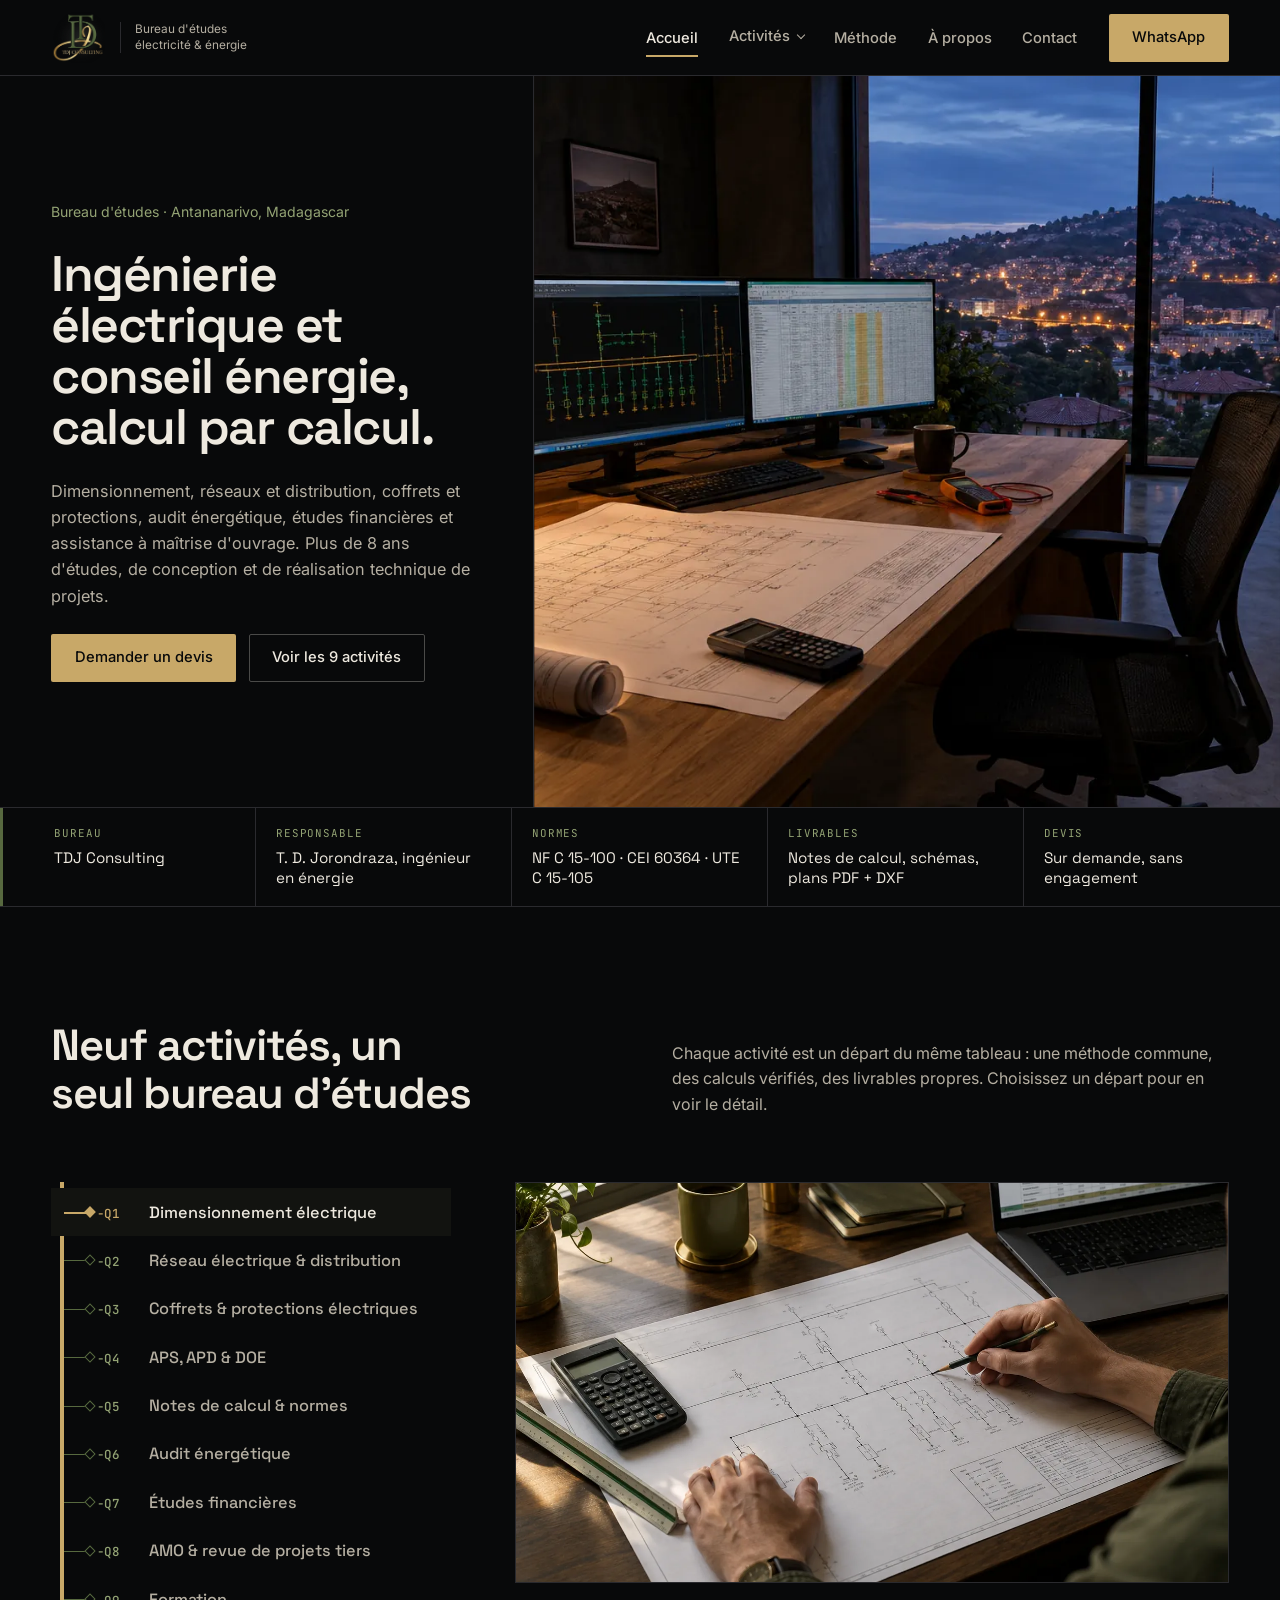
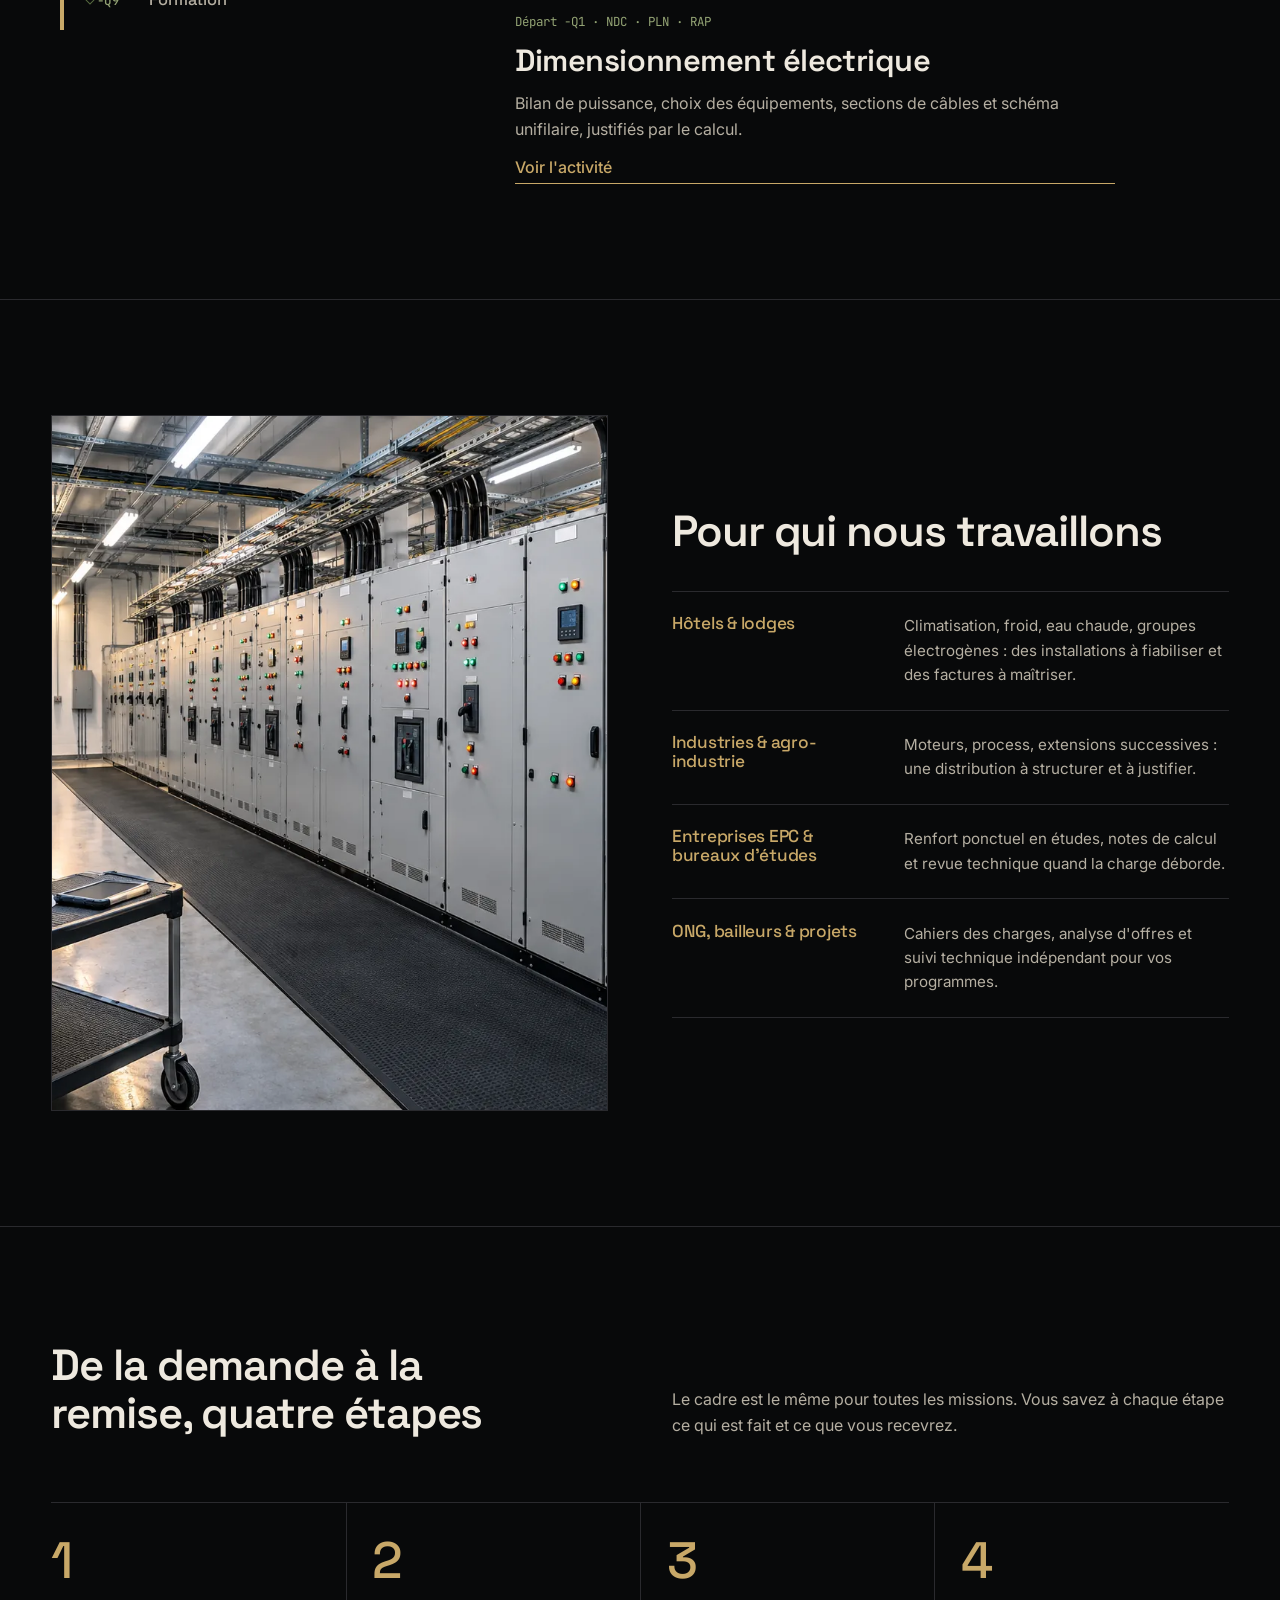
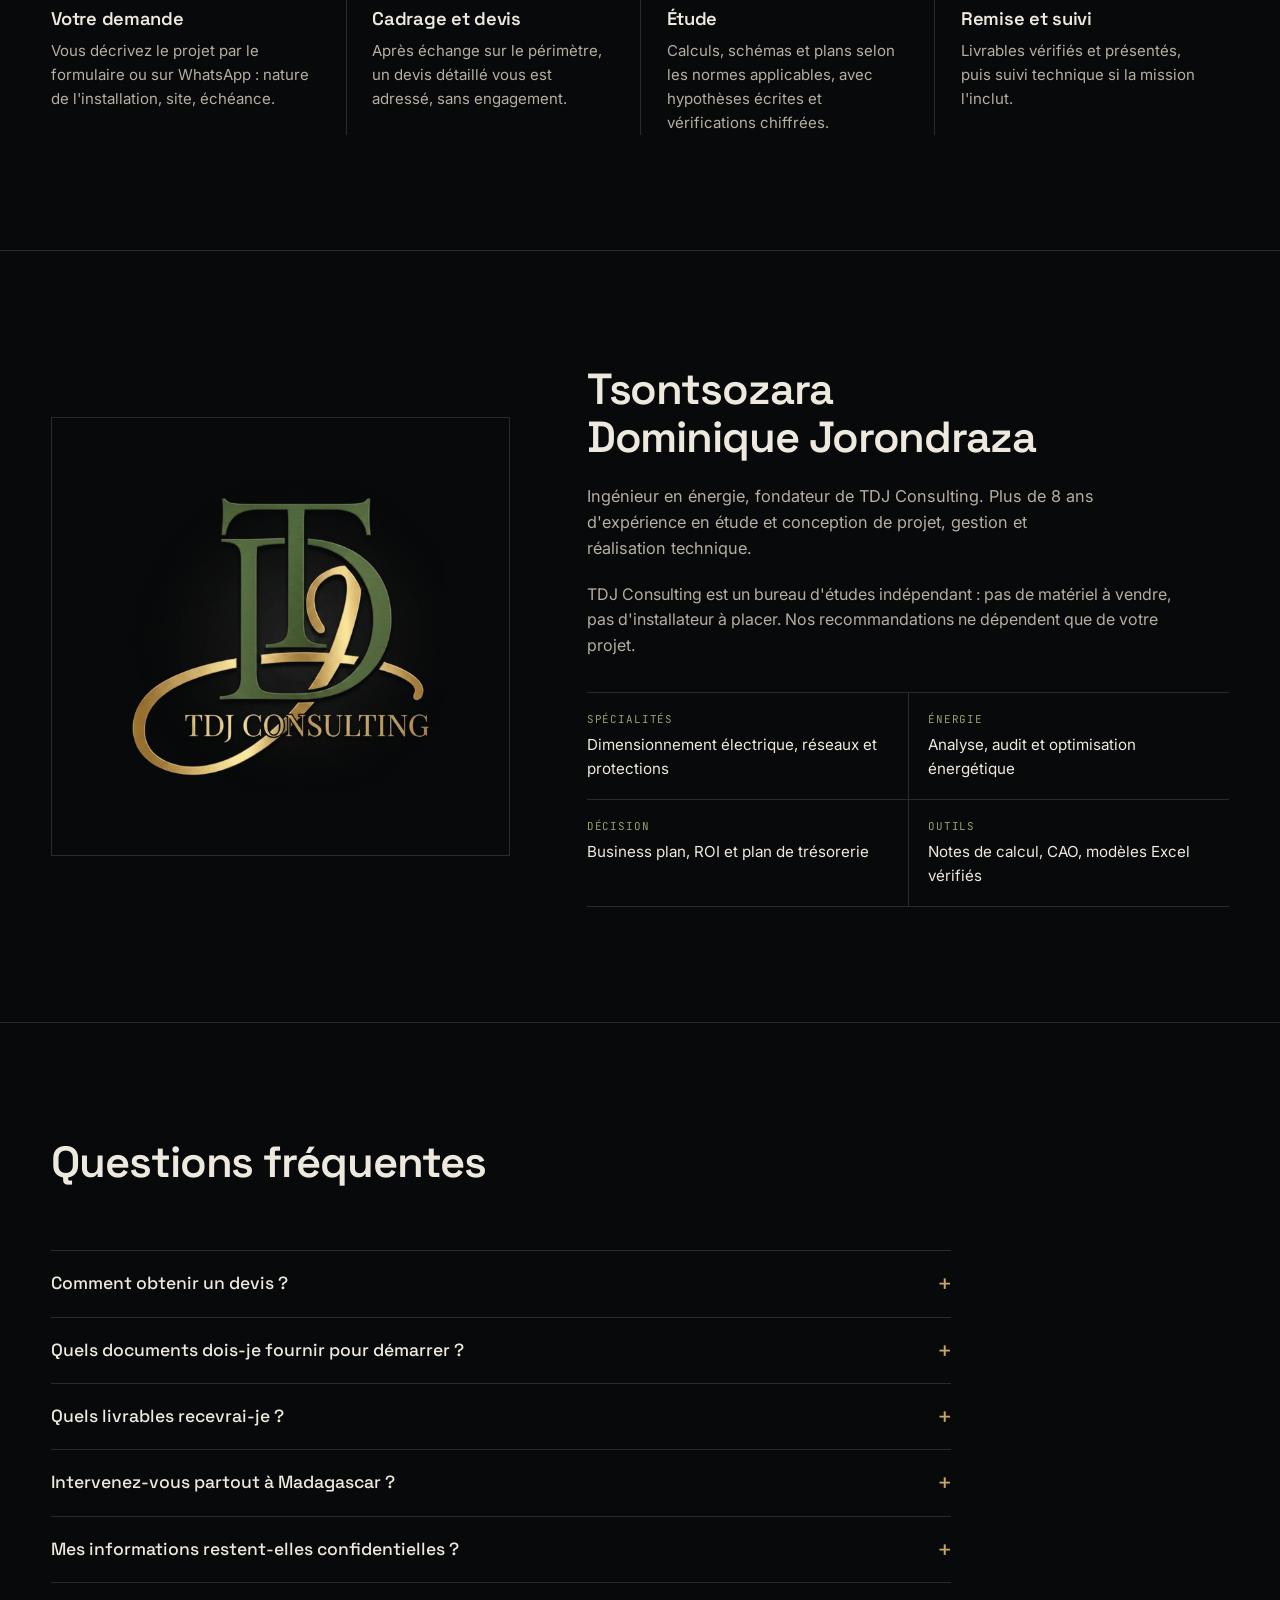
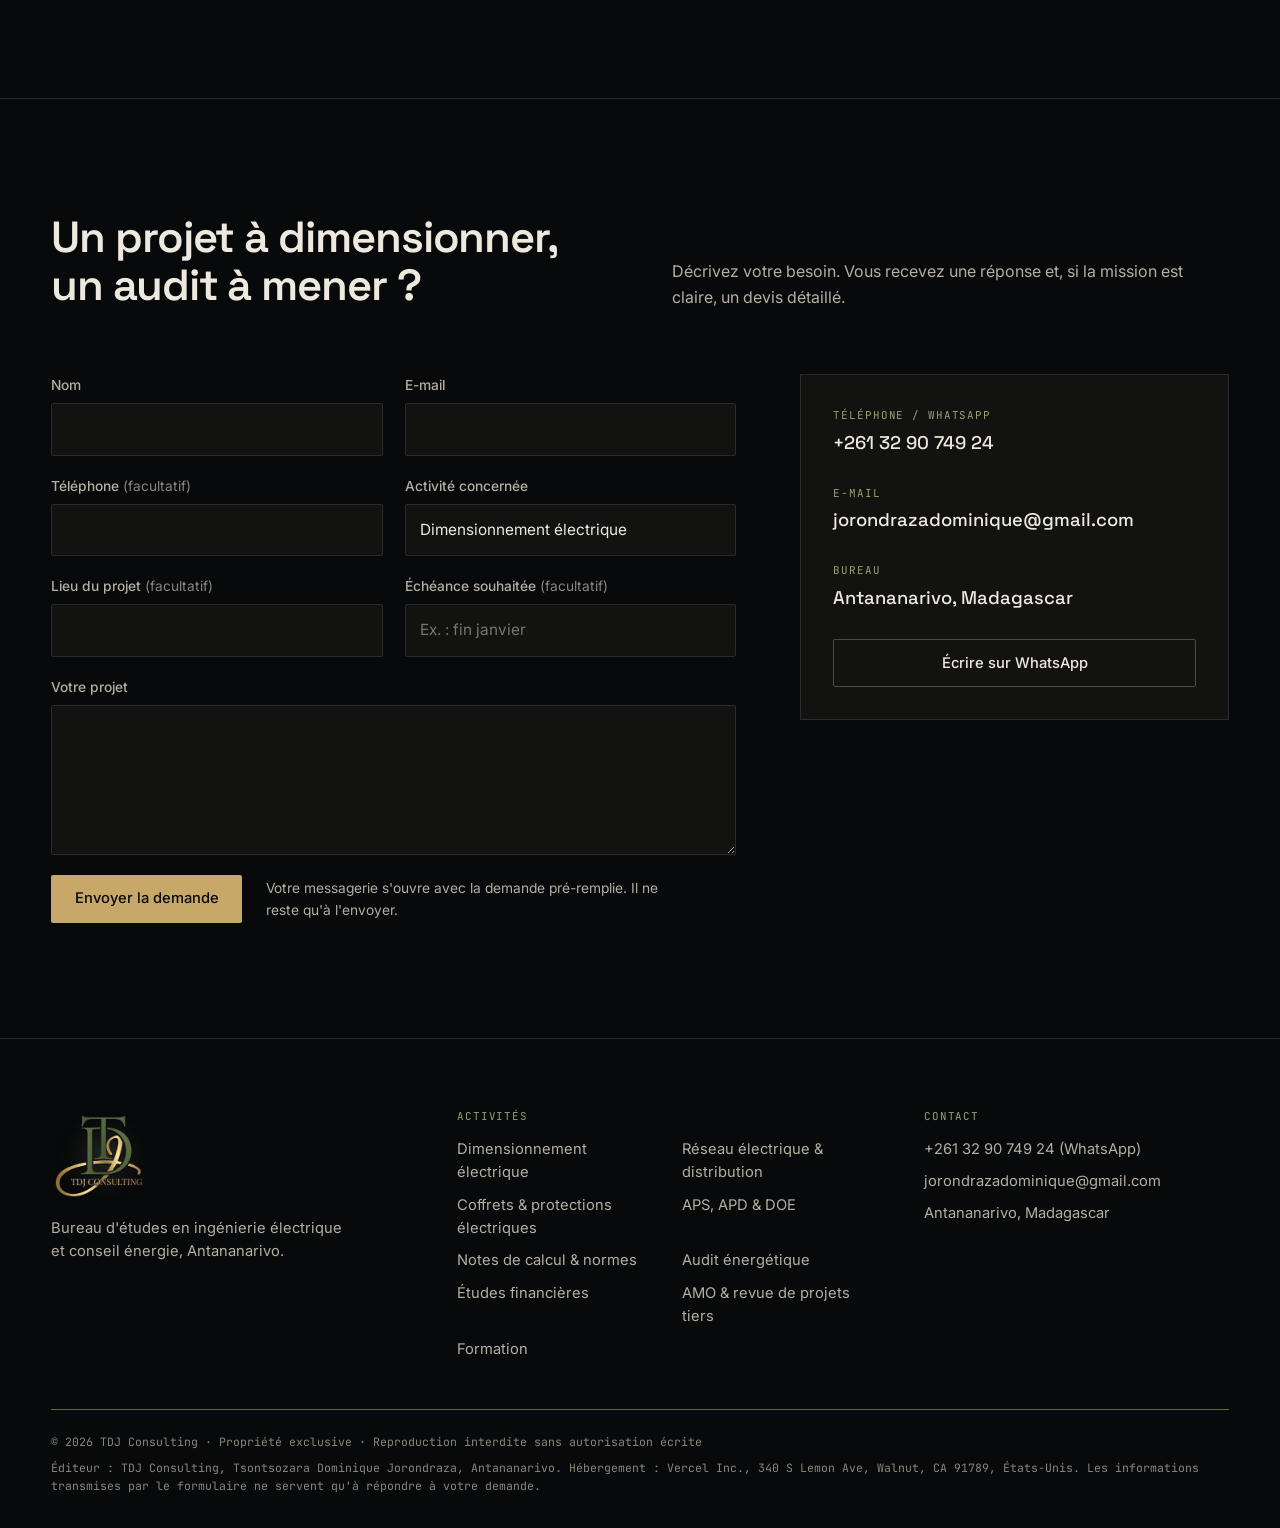
==== commit 5882a7fc: "Photos sans visage : accueil, salle TGBT, audit, AMO et formation Co-Authored-By: Claude Opus 5.5 <n" ====
--- a/index.html
+++ b/index.html
@@ -78,7 +78,7 @@
     <figure class="hero-media">
       <picture>
         <source srcset="/assets/img/hero.webp" type="image/webp">
-        <img src="/assets/img/hero.jpg" alt="Ingénieur au bureau d'études travaillant sur un schéma unifilaire et une note de calcul, vue sur Antananarivo à la tombée de la nuit" width="1536" height="864" fetchpriority="high">
+        <img src="/assets/img/hero.jpg" alt="Bureau d'études : schéma unifilaire et note de calcul à l'écran, plans sur le bureau, vue sur Antananarivo à la tombée de la nuit" width="1536" height="864" fetchpriority="high">
       </picture>
     </figure>
   </section>
@@ -207,7 +207,7 @@
 
   <section class="section secteurs" aria-labelledby="sect-title">
     <figure class="secteurs-media">
-      <img src="/assets/img/tgbt.webp" alt="Salle TGBT : rangée d'armoires basse tension et ingénieur contrôlant une armoire avec une tablette" width="1400" height="933" loading="lazy">
+      <img src="/assets/img/tgbt.webp" alt="Salle TGBT : rangée d'armoires basse tension, casque et tablette posés sur un chariot d'inspection" width="1400" height="933" loading="lazy">
     </figure>
     <div class="secteurs-copy">
       <h2 id="sect-title">Pour qui nous travaillons</h2>
